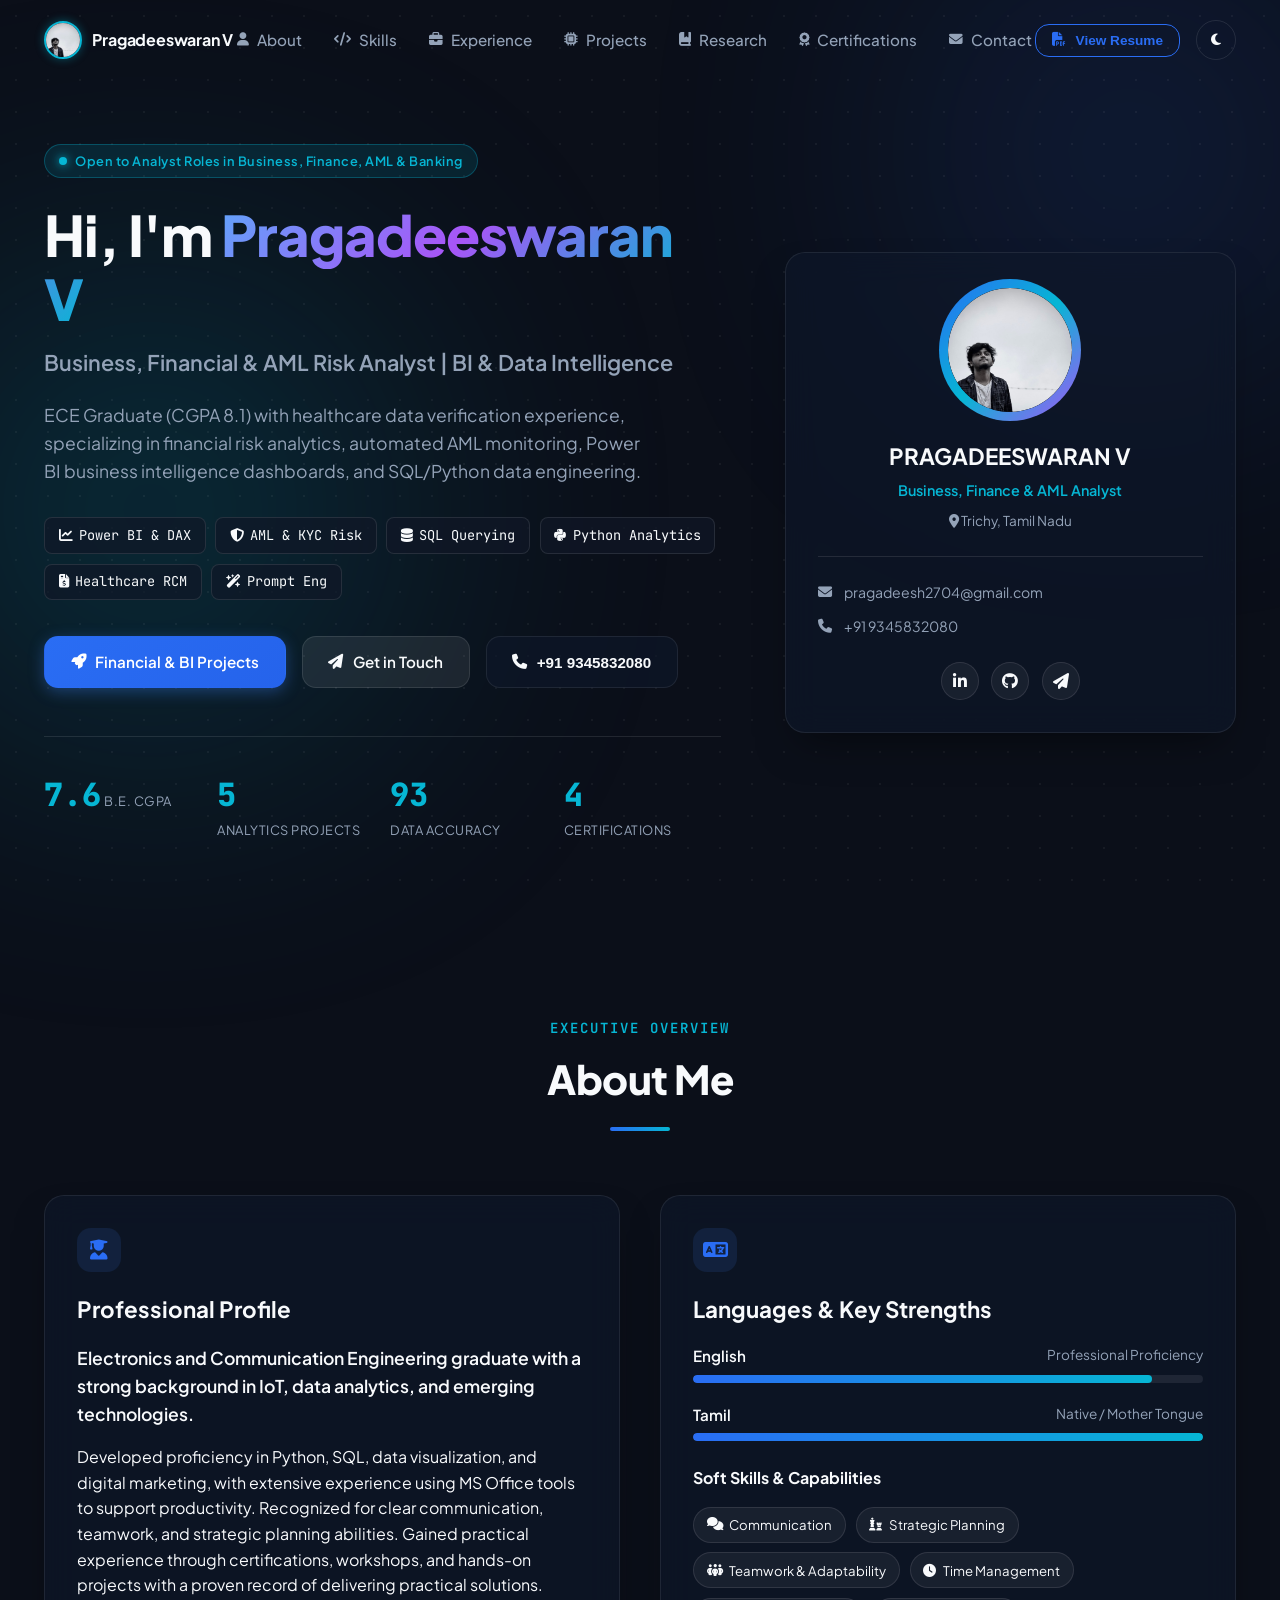
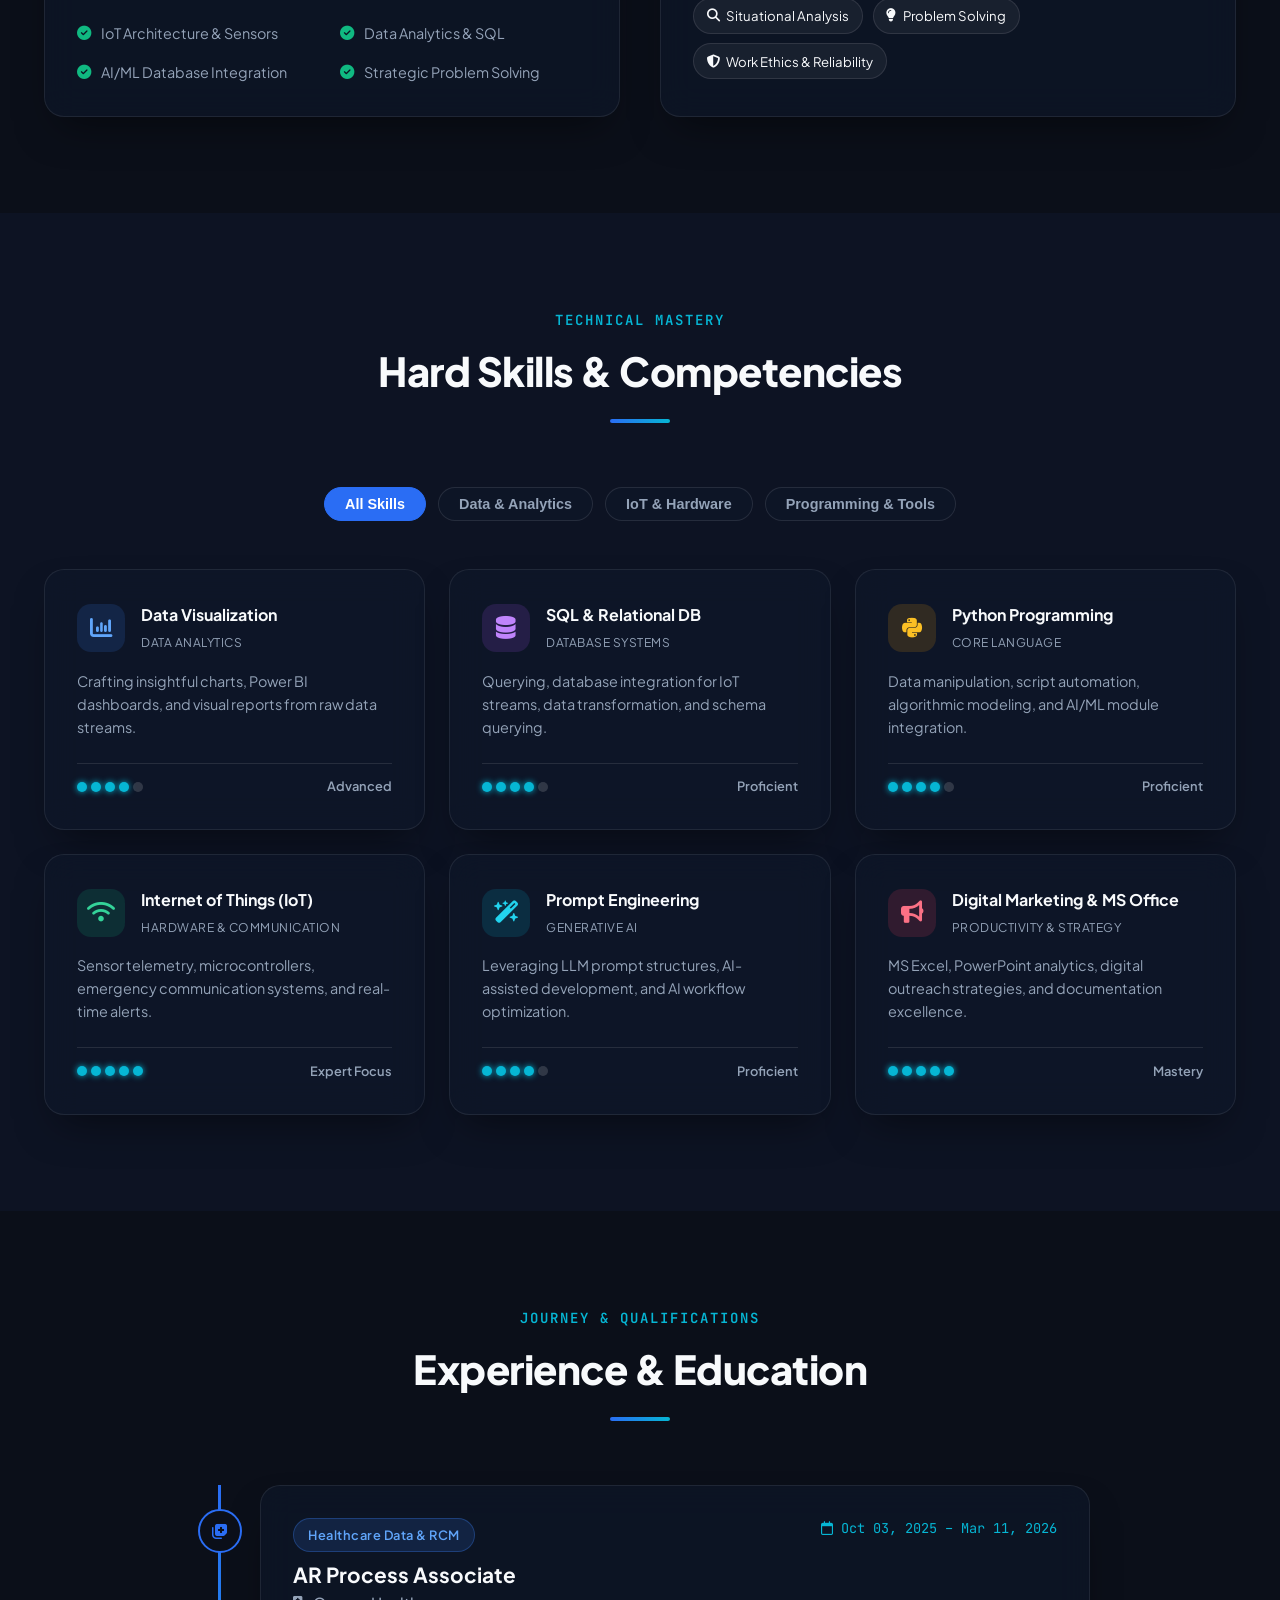
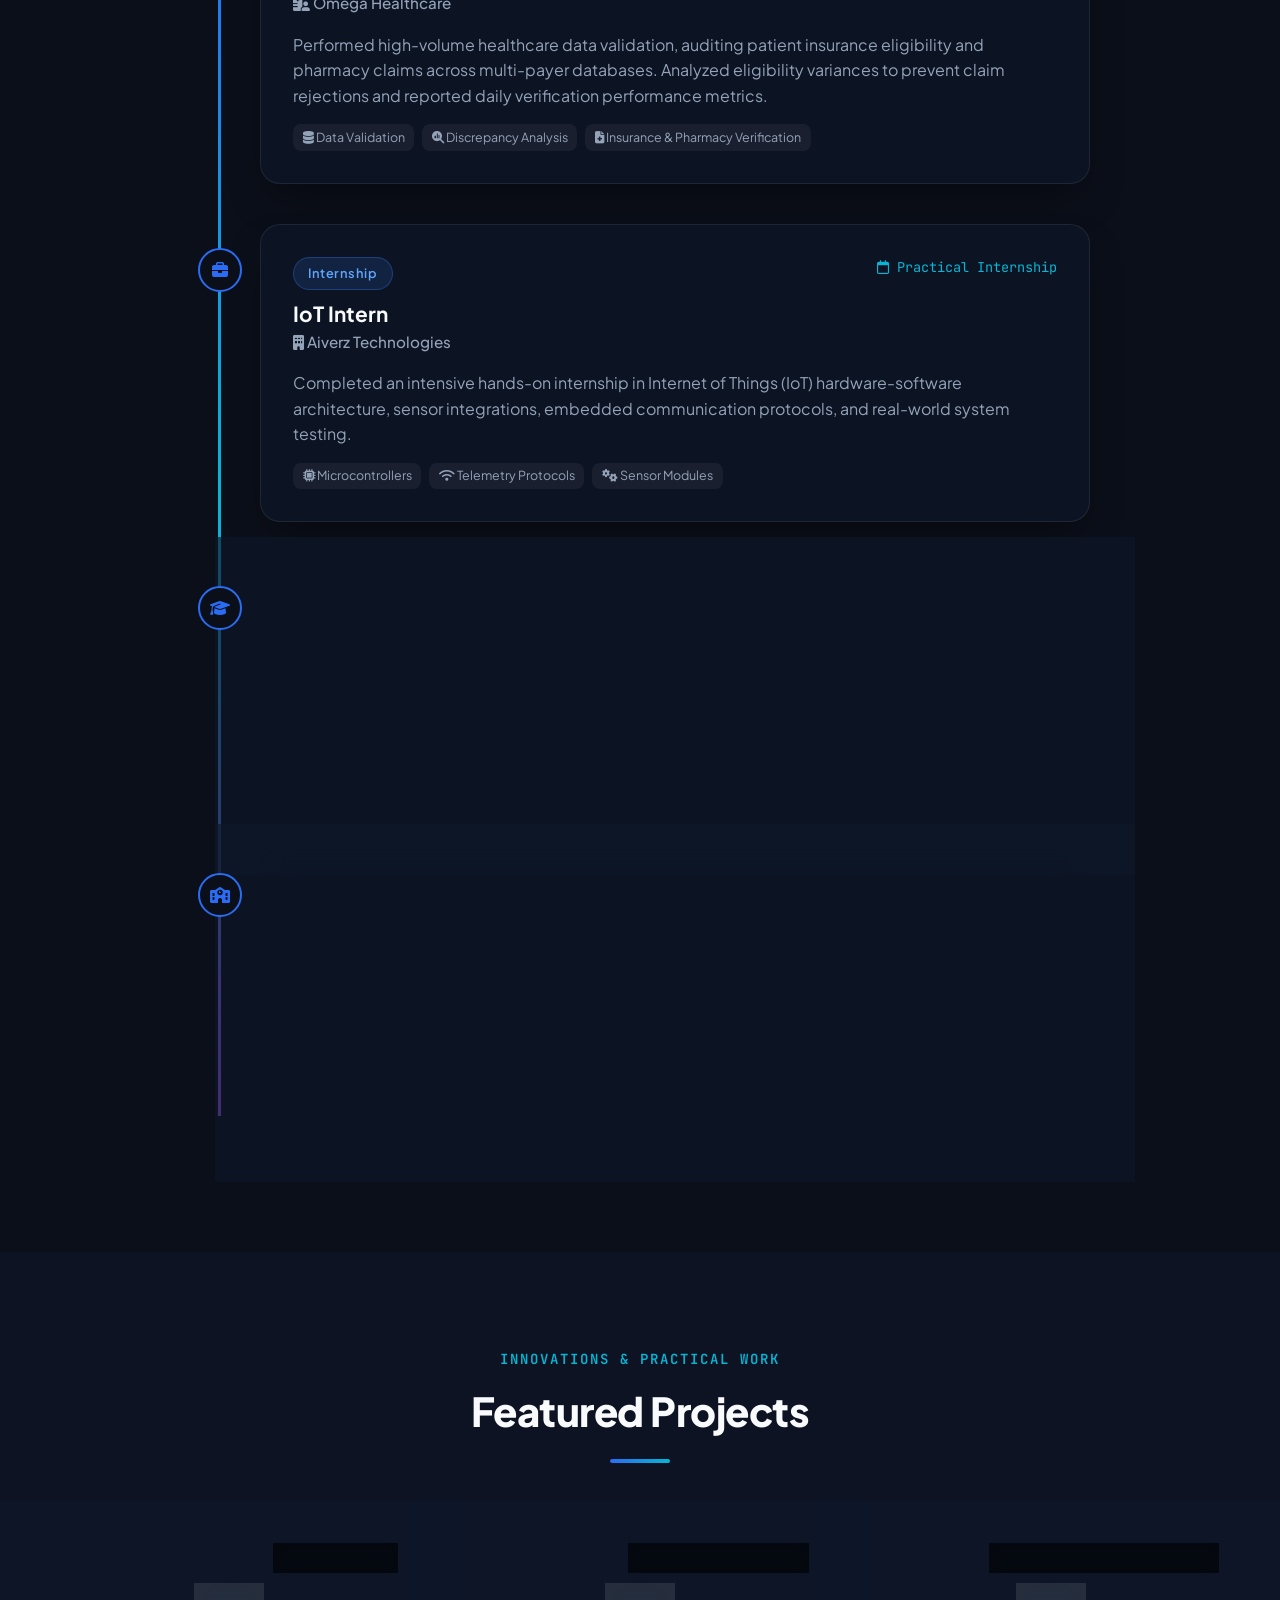
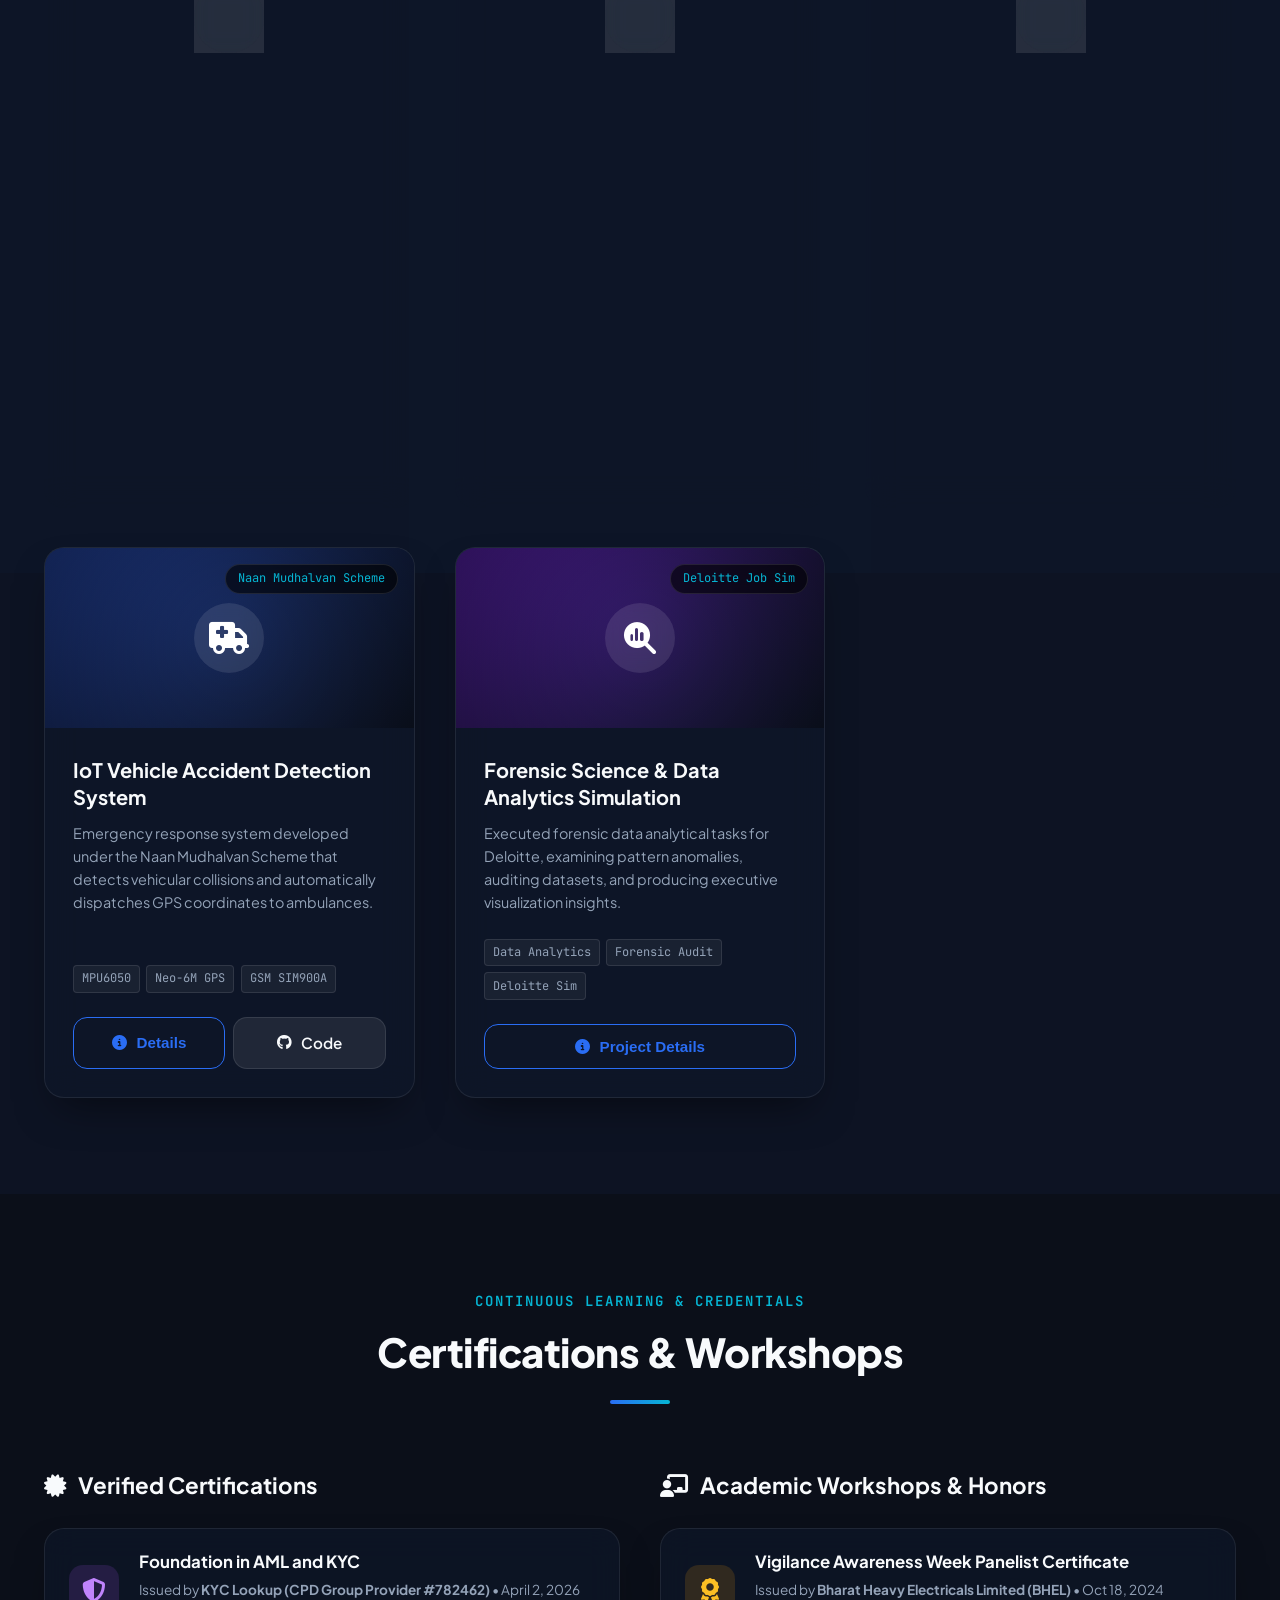
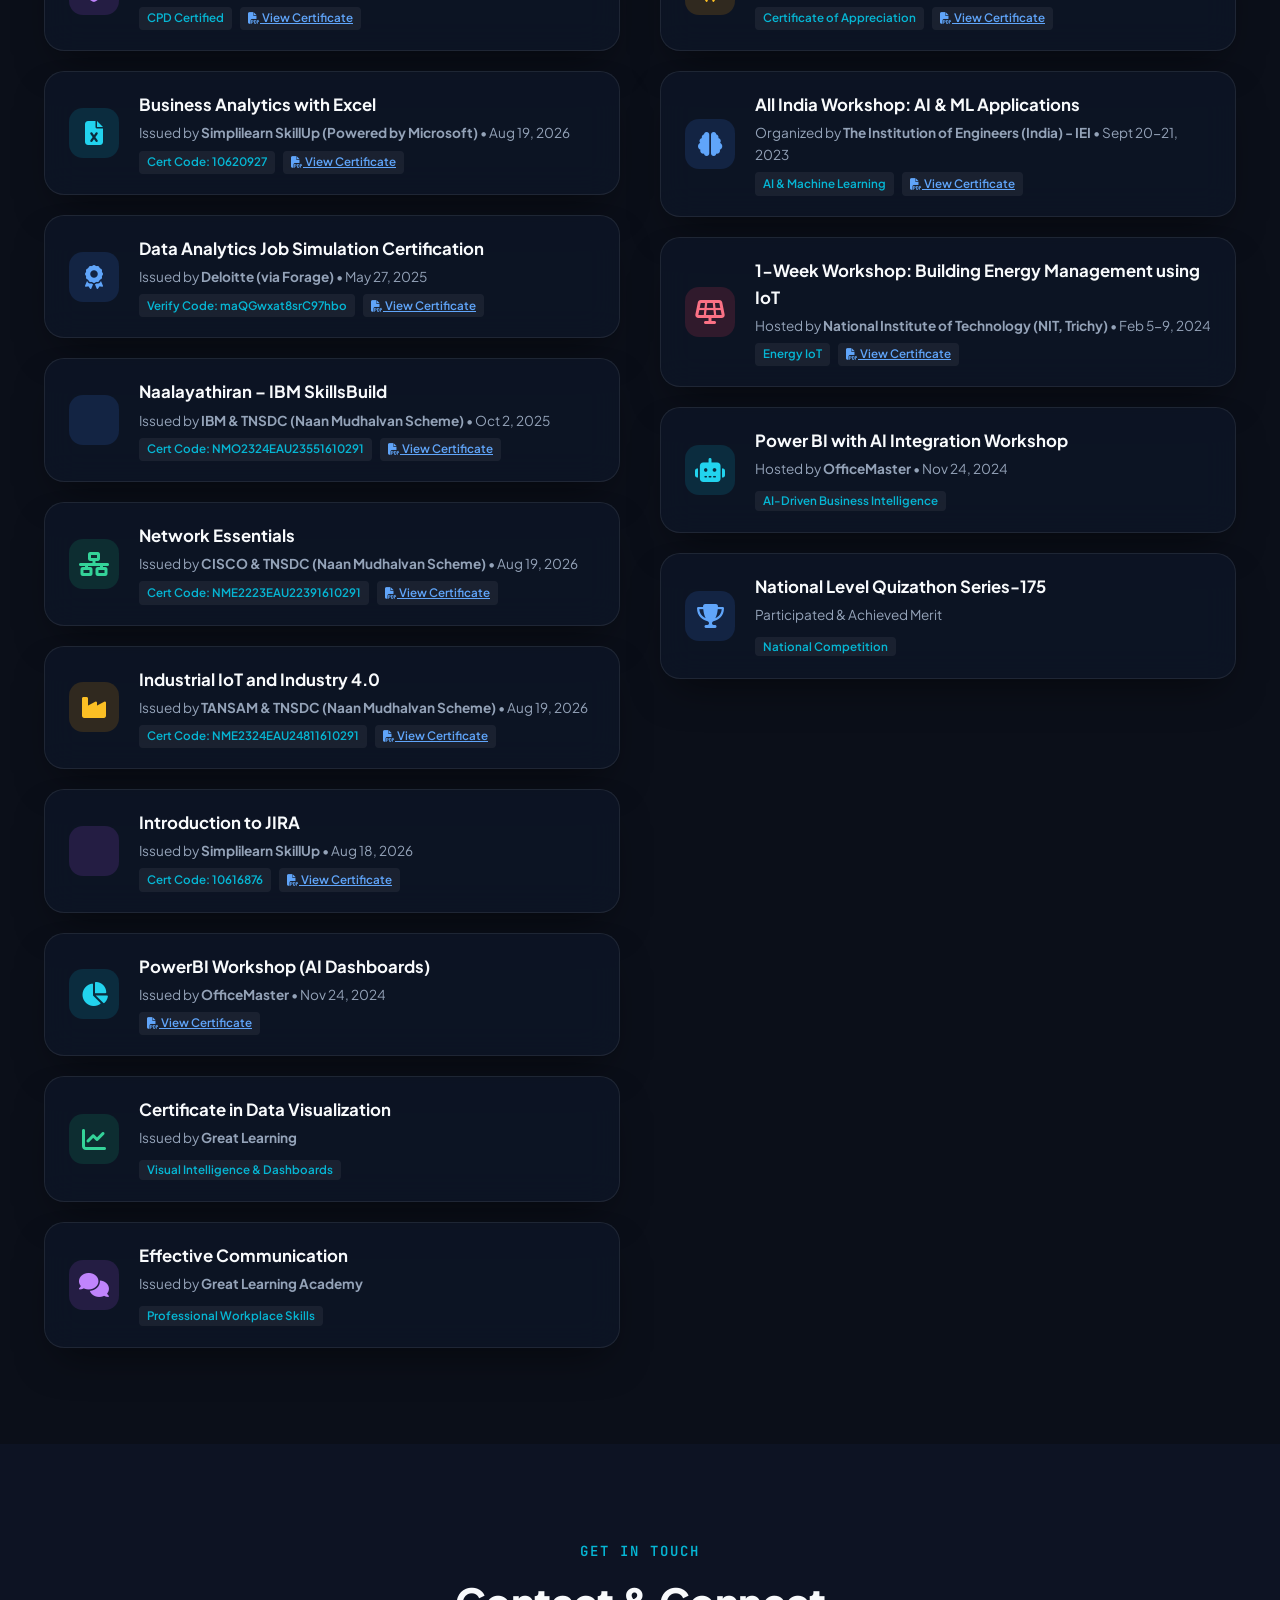
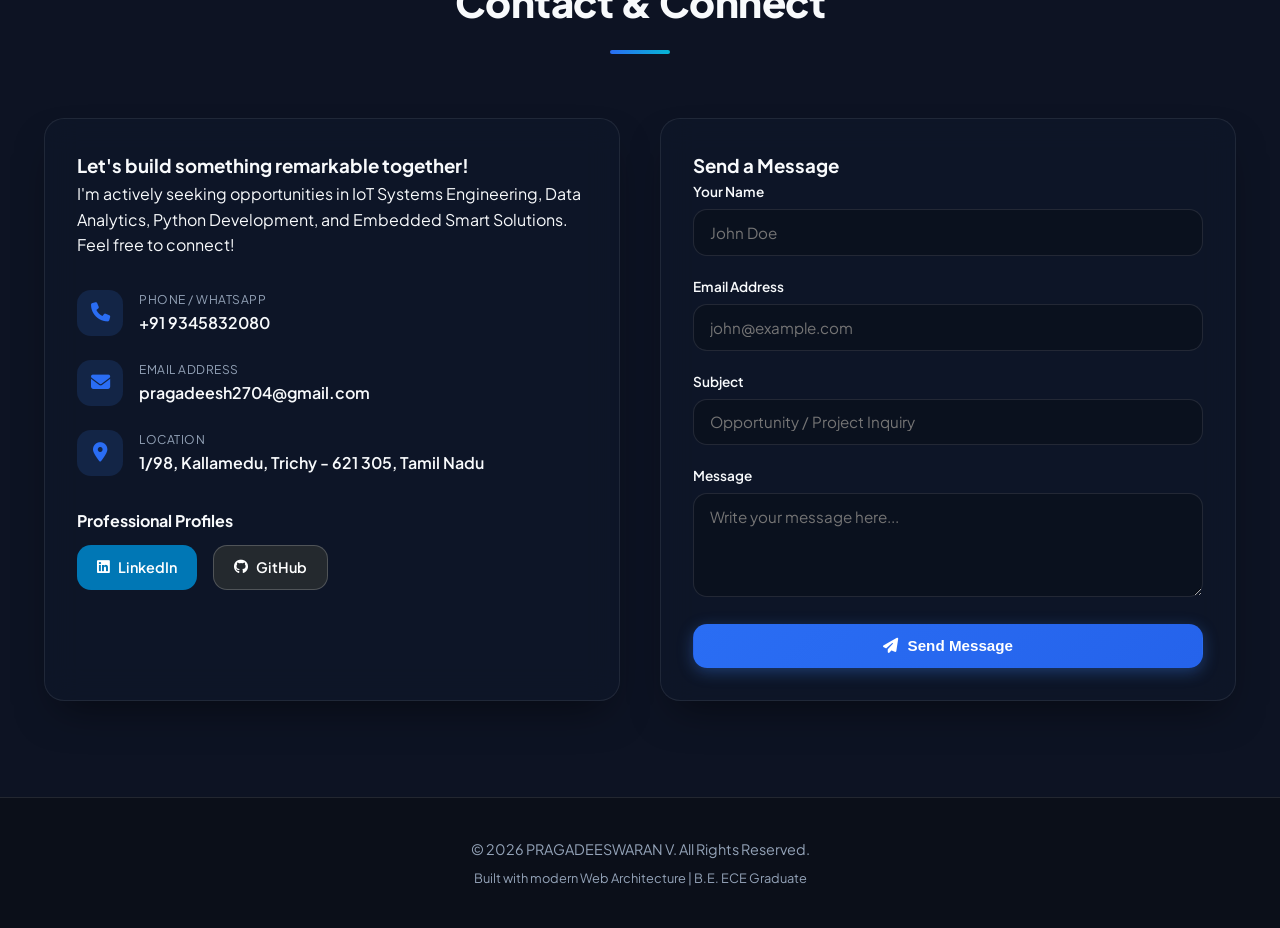
==== index.html @ 43e94b3a "Add files via upload" ====
<!DOCTYPE html>
<html lang="en">
<head>
    <meta charset="UTF-8">
    <meta name="viewport" content="width=device-width, initial-scale=1.0">
    <title>Pragadeeswaran V | ECE & IoT Specialist | Data Analytics Portfolio</title>
    <meta name="description" content="Portfolio of Pragadeeswaran V - Electronics & Communication Engineer specializing in IoT, Data Analytics, Python, and AI/ML solutions.">
    <!-- Google Fonts -->
    <link rel="preconnect" href="https://fonts.googleapis.com">
    <link rel="preconnect" href="https://fonts.gstatic.com" crossorigin>
    <link href="https://fonts.googleapis.com/css2?family=Plus+Jakarta+Sans:ital,wght@0,300;0,400;0,500;0,600;0,700;0,800;1,400&family=JetBrains+Mono:wght@400;500;600&display=swap" rel="stylesheet">
    <!-- FontAwesome Icons -->
    <link rel="stylesheet" href="https://cdnjs.cloudflare.com/ajax/libs/font-awesome/6.4.0/css/all.min.css">
    <link rel="stylesheet" href="style.css">
</head>
<body class="theme-dark">
    <!-- Ambient Background Effects -->
    <div class="bg-glow bg-glow-1"></div>
    <div class="bg-glow bg-glow-2"></div>
    <div class="bg-grid"></div>

    <!-- Navigation Bar -->
    <nav class="navbar" id="navbar">
        <div class="nav-container">
            <a href="#hero" class="nav-logo nav-profile-logo">
                <img src="profile.jpg" alt="PRAGADEESWARAN V" class="nav-avatar-img">
                <span class="nav-profile-name">Pragadeeswaran V</span>
            </a>
            <ul class="nav-links">
                <li><a href="#about" class="nav-link"><i class="fa-solid fa-user"></i> About</a></li>
                <li><a href="#skills" class="nav-link"><i class="fa-solid fa-code"></i> Skills</a></li>
                <li><a href="#experience" class="nav-link"><i class="fa-solid fa-briefcase"></i> Experience</a></li>
                <li><a href="#projects" class="nav-link"><i class="fa-solid fa-microchip"></i> Projects</a></li>
                <li><a href="#publications" class="nav-link"><i class="fa-solid fa-book-bookmark"></i> Research</a></li>
                <li><a href="#certifications" class="nav-link"><i class="fa-solid fa-award"></i> Certifications</a></li>
                <li><a href="#contact" class="nav-link"><i class="fa-solid fa-envelope"></i> Contact</a></li>
            </ul>
            <div class="nav-actions">
                <button class="btn btn-outline btn-sm" id="btn-resume-modal">
                    <i class="fa-solid fa-file-pdf"></i> View Resume
                </button>
                <button class="theme-toggle" id="theme-toggle" title="Toggle Theme">
                    <i class="fa-solid fa-moon"></i>
                </button>
            </div>
            <button class="mobile-menu-btn" id="mobile-menu-btn" aria-label="Toggle Menu">
                <i class="fa-solid fa-bars"></i>
            </button>
        </div>
    </nav>

    <!-- Mobile Drawer -->
    <div class="mobile-drawer" id="mobile-drawer">
        <ul class="mobile-nav-links">
            <li><a href="#about" class="mobile-link">About</a></li>
            <li><a href="#skills" class="mobile-link">Skills</a></li>
            <li><a href="#experience" class="mobile-link">Experience & Education</a></li>
            <li><a href="#projects" class="mobile-link">Projects</a></li>
            <li><a href="#certifications" class="mobile-link">Certifications</a></li>
            <li><a href="#contact" class="mobile-link">Contact</a></li>
        </ul>
    </div>

    <main>
        <!-- Hero Section -->
        <section id="hero" class="hero-section">
            <div class="container hero-container">
                <div class="hero-content">
                    <div class="badge hero-badge">
                        <span class="pulse-dot"></span> Open to Analyst Roles in Business, Finance, AML & Banking
                    </div>
                    <h1 class="hero-title">
                        Hi, I'm <span class="gradient-text">Pragadeeswaran V</span>
                    </h1>
                    <h2 class="hero-subtitle">
                        Business, Financial & AML Risk Analyst | BI & Data Intelligence
                    </h2>
                    <p class="hero-description">
                        ECE Graduate (CGPA 8.1) with healthcare data verification experience, specializing in financial risk analytics, automated AML monitoring, Power BI business intelligence dashboards, and SQL/Python data engineering.
                    </p>
                    
                    <div class="hero-tags">
                        <span class="tag"><i class="fa-solid fa-chart-line"></i> Power BI & DAX</span>
                        <span class="tag"><i class="fa-solid fa-shield-halved"></i> AML & KYC Risk</span>
                        <span class="tag"><i class="fa-solid fa-database"></i> SQL Querying</span>
                        <span class="tag"><i class="fa-brands fa-python"></i> Python Analytics</span>
                        <span class="tag"><i class="fa-solid fa-file-invoice-dollar"></i> Healthcare RCM</span>
                        <span class="tag"><i class="fa-solid fa-wand-magic-sparkles"></i> Prompt Eng</span>
                    </div>

                    <div class="hero-buttons">
                        <a href="#projects" class="btn btn-primary">
                            <i class="fa-solid fa-rocket"></i> Financial & BI Projects
                        </a>
                        <a href="#contact" class="btn btn-secondary">
                            <i class="fa-solid fa-paper-plane"></i> Get in Touch
                        </a>
                        <button class="btn btn-glass" id="btn-quick-contact">
                            <i class="fa-solid fa-phone"></i> +91 9345832080
                        </button>
                    </div>

                    <div class="hero-stats">
                        <div class="stat-item">
                            <span class="stat-number" data-target="8.01" data-decimal="2">8.01</span>
                            <span class="stat-label">B.E. CGPA</span>
                        </div>
                        <div class="stat-card">
                            <span class="stat-number" data-target="5">5+</span>
                            <span class="stat-label">Analytics Projects</span>
                        </div>
                        <div class="stat-card">
                            <span class="stat-number" data-target="98">98%</span>
                            <span class="stat-label">Data Accuracy</span>
                        </div>
                        <div class="stat-card">
                            <span class="stat-number" data-target="4">4+</span>
                            <span class="stat-label">Certifications</span>
                        </div>
                    </div>
                </div>

                <div class="hero-visual">
                    <div class="profile-card-wrapper">
                        <div class="profile-card glass-card">
                            <div class="profile-avatar">
                                <div class="avatar-ring"></div>
                                <div class="avatar-inner">
                                    <img src="profile.jpg" alt="PRAGADEESWARAN V" class="profile-img">
                                </div>
                            </div>
                            <h3 class="profile-name">PRAGADEESWARAN V</h3>
                            <p class="profile-role">Business, Finance & AML Analyst</p>
                            <p class="profile-location"><i class="fa-solid fa-location-dot"></i> Trichy, Tamil Nadu</p>
                            
                            <div class="profile-divider"></div>
                            
                            <div class="profile-contact-list">
                                <a href="mailto:pragadeesh2704@gmail.com" class="profile-contact-item">
                                    <i class="fa-solid fa-envelope"></i> pragadeesh2704@gmail.com
                                </a>
                                <a href="tel:+919345832080" class="profile-contact-item">
                                    <i class="fa-solid fa-phone"></i> +91 9345832080
                                </a>
                            </div>

                            <div class="profile-socials">
                                <a href="https://www.linkedin.com/in/pragadeeswaran-v" target="_blank" class="social-btn" title="LinkedIn"><i class="fa-brands fa-linkedin-in"></i></a>
                                <a href="https://github.com/Pragadeeswaran2704" target="_blank" class="social-btn" title="GitHub"><i class="fa-brands fa-github"></i></a>
                                <a href="mailto:pragadeesh2704@gmail.com" class="social-btn" title="Email"><i class="fa-solid fa-paper-plane"></i></a>
                            </div>
                        </div>
                    </div>
                </div>
            </div>
        </section>

        <!-- About / Executive Summary -->
        <section id="about" class="section">
            <div class="container">
                <div class="section-header">
                    <span class="section-subtitle">Executive Overview</span>
                    <h2 class="section-title">About Me</h2>
                    <div class="section-line"></div>
                </div>

                <div class="grid grid-2 gap-lg">
                    <div class="glass-card about-card">
                        <div class="card-icon"><i class="fa-solid fa-user-graduate"></i></div>
                        <h3>Professional Profile</h3>
                        <p class="lead-text">
                            Electronics and Communication Engineering graduate with a strong background in IoT, data analytics, and emerging technologies.
                        </p>
                        <p>
                            Developed proficiency in Python, SQL, data visualization, and digital marketing, with extensive experience using MS Office tools to support productivity. Recognized for clear communication, teamwork, and strategic planning abilities. Gained practical experience through certifications, workshops, and hands-on projects with a proven record of delivering practical solutions.
                        </p>
                        <div class="highlights-grid">
                            <div class="highlight-item">
                                <i class="fa-solid fa-check-circle"></i>
                                <span>IoT Architecture & Sensors</span>
                            </div>
                            <div class="highlight-item">
                                <i class="fa-solid fa-check-circle"></i>
                                <span>Data Analytics & SQL</span>
                            </div>
                            <div class="highlight-item">
                                <i class="fa-solid fa-check-circle"></i>
                                <span>AI/ML Database Integration</span>
                            </div>
                            <div class="highlight-item">
                                <i class="fa-solid fa-check-circle"></i>
                                <span>Strategic Problem Solving</span>
                            </div>
                        </div>
                    </div>

                    <div class="glass-card languages-card">
                        <div class="card-icon"><i class="fa-solid fa-language"></i></div>
                        <h3>Languages & Key Strengths</h3>
                        
                        <div class="lang-group">
                            <div class="lang-item">
                                <div class="lang-info">
                                    <span class="lang-name">English</span>
                                    <span class="lang-level">Professional Proficiency</span>
                                </div>
                                <div class="progress-bar-bg"><div class="progress-bar-fill" style="width: 90%;"></div></div>
                            </div>
                            <div class="lang-item">
                                <div class="lang-info">
                                    <span class="lang-name">Tamil</span>
                                    <span class="lang-level">Native / Mother Tongue</span>
                                </div>
                                <div class="progress-bar-bg"><div class="progress-bar-fill" style="width: 100%;"></div></div>
                            </div>
                        </div>

                        <h4 class="mt-md">Soft Skills & Capabilities</h4>
                        <div class="soft-skills-cloud">
                            <span class="pill-badge"><i class="fa-solid fa-comments"></i> Communication</span>
                            <span class="pill-badge"><i class="fa-solid fa-chess"></i> Strategic Planning</span>
                            <span class="pill-badge"><i class="fa-solid fa-people-group"></i> Teamwork & Adaptability</span>
                            <span class="pill-badge"><i class="fa-solid fa-clock"></i> Time Management</span>
                            <span class="pill-badge"><i class="fa-solid fa-magnifying-glass"></i> Situational Analysis</span>
                            <span class="pill-badge"><i class="fa-solid fa-lightbulb"></i> Problem Solving</span>
                            <span class="pill-badge"><i class="fa-solid fa-shield-halved"></i> Work Ethics & Reliability</span>
                        </div>
                    </div>
                </div>
            </div>
        </section>

        <!-- Technical Skills Matrix -->
        <section id="skills" class="section bg-section">
            <div class="container">
                <div class="section-header">
                    <span class="section-subtitle">Technical Mastery</span>
                    <h2 class="section-title">Hard Skills & Competencies</h2>
                    <div class="section-line"></div>
                </div>

                <div class="skills-filter-bar">
                    <button class="skill-filter-btn active" data-filter="all">All Skills</button>
                    <button class="skill-filter-btn" data-filter="data">Data & Analytics</button>
                    <button class="skill-filter-btn" data-filter="iot">IoT & Hardware</button>
                    <button class="skill-filter-btn" data-filter="tech">Programming & Tools</button>
                </div>

                <div class="grid grid-3 gap-md" id="skills-grid">
                    <!-- Skill Card 1 -->
                    <div class="glass-card skill-card" data-category="data">
                        <div class="skill-head">
                            <div class="skill-icon icon-blue"><i class="fa-solid fa-chart-column"></i></div>
                            <div>
                                <h4>Data Visualization</h4>
                                <span class="skill-category">Data Analytics</span>
                            </div>
                        </div>
                        <p class="skill-desc">Crafting insightful charts, Power BI dashboards, and visual reports from raw data streams.</p>
                        <div class="skill-level">
                            <div class="level-dots">
                                <span class="dot active"></span><span class="dot active"></span><span class="dot active"></span><span class="dot active"></span><span class="dot"></span>
                            </div>
                            <span class="level-label">Advanced</span>
                        </div>
                    </div>

                    <!-- Skill Card 2 -->
                    <div class="glass-card skill-card" data-category="data">
                        <div class="skill-head">
                            <div class="skill-icon icon-purple"><i class="fa-solid fa-database"></i></div>
                            <div>
                                <h4>SQL & Relational DB</h4>
                                <span class="skill-category">Database Systems</span>
                            </div>
                        </div>
                        <p class="skill-desc">Querying, database integration for IoT streams, data transformation, and schema querying.</p>
                        <div class="skill-level">
                            <div class="level-dots">
                                <span class="dot active"></span><span class="dot active"></span><span class="dot active"></span><span class="dot active"></span><span class="dot"></span>
                            </div>
                            <span class="level-label">Proficient</span>
                        </div>
                    </div>

                    <!-- Skill Card 3 -->
                    <div class="glass-card skill-card" data-category="tech">
                        <div class="skill-head">
                            <div class="skill-icon icon-yellow"><i class="fa-brands fa-python"></i></div>
                            <div>
                                <h4>Python Programming</h4>
                                <span class="skill-category">Core Language</span>
                            </div>
                        </div>
                        <p class="skill-desc">Data manipulation, script automation, algorithmic modeling, and AI/ML module integration.</p>
                        <div class="skill-level">
                            <div class="level-dots">
                                <span class="dot active"></span><span class="dot active"></span><span class="dot active"></span><span class="dot active"></span><span class="dot"></span>
                            </div>
                            <span class="level-label">Proficient</span>
                        </div>
                    </div>

                    <!-- Skill Card 4 -->
                    <div class="glass-card skill-card" data-category="iot">
                        <div class="skill-head">
                            <div class="skill-icon icon-green"><i class="fa-solid fa-wifi"></i></div>
                            <div>
                                <h4>Internet of Things (IoT)</h4>
                                <span class="skill-category">Hardware & Communication</span>
                            </div>
                        </div>
                        <p class="skill-desc">Sensor telemetry, microcontrollers, emergency communication systems, and real-time alerts.</p>
                        <div class="skill-level">
                            <div class="level-dots">
                                <span class="dot active"></span><span class="dot active"></span><span class="dot active"></span><span class="dot active"></span><span class="dot active"></span>
                            </div>
                            <span class="level-label">Expert Focus</span>
                        </div>
                    </div>

                    <!-- Skill Card 5 -->
                    <div class="glass-card skill-card" data-category="tech">
                        <div class="skill-head">
                            <div class="skill-icon icon-cyan"><i class="fa-solid fa-wand-magic-sparkles"></i></div>
                            <div>
                                <h4>Prompt Engineering</h4>
                                <span class="skill-category">Generative AI</span>
                            </div>
                        </div>
                        <p class="skill-desc">Leveraging LLM prompt structures, AI-assisted development, and AI workflow optimization.</p>
                        <div class="skill-level">
                            <div class="level-dots">
                                <span class="dot active"></span><span class="dot active"></span><span class="dot active"></span><span class="dot active"></span><span class="dot"></span>
                            </div>
                            <span class="level-label">Proficient</span>
                        </div>
                    </div>

                    <!-- Skill Card 6 -->
                    <div class="glass-card skill-card" data-category="tech">
                        <div class="skill-head">
                            <div class="skill-icon icon-red"><i class="fa-solid fa-bullhorn"></i></div>
                            <div>
                                <h4>Digital Marketing & MS Office</h4>
                                <span class="skill-category">Productivity & Strategy</span>
                            </div>
                        </div>
                        <p class="skill-desc">MS Excel, PowerPoint analytics, digital outreach strategies, and documentation excellence.</p>
                        <div class="skill-level">
                            <div class="level-dots">
                                <span class="dot active"></span><span class="dot active"></span><span class="dot active"></span><span class="dot active"></span><span class="dot active"></span>
                            </div>
                            <span class="level-label">Mastery</span>
                        </div>
                    </div>
                </div>
            </div>
        </section>

        <!-- Experience & Education Timeline -->
        <section id="experience" class="section">
            <div class="container">
                <div class="section-header">
                    <span class="section-subtitle">Journey & Qualifications</span>
                    <h2 class="section-title">Experience & Education</h2>
                    <div class="section-line"></div>
                </div>

                <div class="timeline-wrapper">
                    <div class="timeline-track"></div>

                    <!-- Timeline Item 0: Omega Healthcare -->
                    <div class="timeline-item">
                        <div class="timeline-dot icon-work"><i class="fa-solid fa-notes-medical"></i></div>
                        <div class="timeline-content glass-card">
                            <div class="timeline-header">
                                <div>
                                    <span class="badge badge-primary">Healthcare Data & RCM</span>
                                    <h3 class="timeline-title">AR Process Associate</h3>
                                    <h4 class="timeline-org"><i class="fa-solid fa-hospital-user"></i> Omega Healthcare</h4>
                                </div>
                                <span class="timeline-date"><i class="fa-regular fa-calendar"></i> Oct 03, 2025 – Mar 11, 2026</span>
                            </div>
                            <p class="timeline-text">
                                Performed high-volume healthcare data validation, auditing patient insurance eligibility and pharmacy claims across multi-payer databases. Analyzed eligibility variances to prevent claim rejections and reported daily verification performance metrics.
                            </p>
                            <div class="timeline-tags">
                                <span><i class="fa-solid fa-database"></i> Data Validation</span>
                                <span><i class="fa-solid fa-magnifying-glass-chart"></i> Discrepancy Analysis</span>
                                <span><i class="fa-solid fa-file-medical"></i> Insurance & Pharmacy Verification</span>
                            </div>
                        </div>
                    </div>

                    <!-- Timeline Item 1 -->
                    <div class="timeline-item">
                        <div class="timeline-dot icon-work"><i class="fa-solid fa-briefcase"></i></div>
                        <div class="timeline-content glass-card">
                            <div class="timeline-header">
                                <div>
                                    <span class="badge badge-primary">Internship</span>
                                    <h3 class="timeline-title">IoT Intern</h3>
                                    <h4 class="timeline-org"><i class="fa-solid fa-building"></i> Aiverz Technologies</h4>
                                </div>
                                <span class="timeline-date"><i class="fa-regular fa-calendar"></i> Practical Internship</span>
                            </div>
                            <p class="timeline-text">
                                Completed an intensive hands-on internship in Internet of Things (IoT) hardware-software architecture, sensor integrations, embedded communication protocols, and real-world system testing.
                            </p>
                            <div class="timeline-tags">
                                <span><i class="fa-solid fa-microchip"></i> Microcontrollers</span>
                                <span><i class="fa-solid fa-wifi"></i> Telemetry Protocols</span>
                                <span><i class="fa-solid fa-gears"></i> Sensor Modules</span>
                            </div>
                        </div>
                    </div>

                    <!-- Timeline Item 2 -->
                    <div class="timeline-item">
                        <div class="timeline-dot icon-edu"><i class="fa-solid fa-graduation-cap"></i></div>
                        <div class="timeline-content glass-card">
                            <div class="timeline-header">
                                <div>
                                    <span class="badge badge-success">B.E. Degree (CGPA 8.1)</span>
                                    <h3 class="timeline-title">B.E. Electronics & Communication Engineering</h3>
                                    <h4 class="timeline-org"><i class="fa-solid fa-university"></i> M.I.E.T. Engineering College, Trichy</h4>
                                </div>
                                <span class="timeline-date"><i class="fa-regular fa-calendar"></i> 2021 – 2025</span>
                            </div>
                            <p class="timeline-text">
                                Graduated with a strong academic standing of <strong>CGPA 8.1</strong>. Specialized in signals & systems, IoT design, digital data analytics, embedded systems, and communication engineering.
                            </p>
                        </div>
                    </div>

                    <!-- Timeline Item 3 -->
                    <div class="timeline-item">
                        <div class="timeline-dot icon-edu"><i class="fa-solid fa-school"></i></div>
                        <div class="timeline-content glass-card">
                            <div class="timeline-header">
                                <div>
                                    <span class="badge badge-info">Secondary Education</span>
                                    <h3 class="timeline-title">Higher Secondary & SSLC</h3>
                                    <h4 class="timeline-org"><i class="fa-solid fa-school-flag"></i> Vidiyal Matric. Hr. Sec. School</h4>
                                </div>
                                <span class="timeline-date"><i class="fa-regular fa-calendar"></i> Schooling</span>
                            </div>
                            <div class="score-grid">
                                <div class="score-box">
                                    <span class="score-val">90%</span>
                                    <span class="score-lbl">SSLC (10th)</span>
                                </div>
                                <div class="score-box">
                                    <span class="score-val">72.6%</span>
                                    <span class="score-lbl">HSC (12th)</span>
                                </div>
                            </div>
                        </div>
                    </div>
                </div>
            </div>
        </section>

        <!-- Featured Projects Section -->
        <section id="projects" class="section bg-section">
            <div class="container">
                <div class="section-header">
                    <span class="section-subtitle">Innovations & Practical Work</span>
                    <h2 class="section-title">Featured Projects</h2>
                    <div class="section-line"></div>
                </div>

                <div class="grid grid-3 gap-lg">
                    <!-- Project 1: Power BI Retail Sales -->
                    <div class="glass-card project-card">
                        <div class="project-banner project-bg-1">
                            <div class="project-overlay"></div>
                            <span class="project-tag">Power BI + DAX</span>
                            <div class="project-icon-wrapper">
                                <i class="fa-solid fa-chart-line"></i>
                            </div>
                        </div>
                        <div class="project-body">
                            <h3 class="project-title">Retail Sales & Business Intelligence Dashboard</h3>
                            <p class="project-desc">
                                Comprehensive Power BI dashboard analyzing retail performance, profit/loss metrics, and customer purchasing behavior using DAX calculations, Power Query ETL, and AI-assisted insights.
                            </p>
                            <div class="project-tech-stack">
                                <span>Power BI</span>
                                <span>DAX</span>
                                <span>Power Query</span>
                                <span>AI Prompt Eng</span>
                            </div>
                            <div style="display: flex; gap: 0.5rem;">
                                <button class="btn btn-outline btn-full btn-project-detail" data-project="4">
                                    <i class="fa-solid fa-circle-info"></i> Details
                                </button>
                                <a href="https://github.com/Pragadeeswaran2704/Retail-Analysis" target="_blank" class="btn btn-secondary btn-full">
                                    <i class="fa-brands fa-github"></i> Code
                                </a>
                            </div>
                        </div>
                    </div>

                    <!-- Project 2: React Financial Risk AML/KYC -->
                    <div class="glass-card project-card">
                        <div class="project-banner project-bg-2">
                            <div class="project-overlay"></div>
                            <span class="project-tag">React + Risk Analytics</span>
                            <div class="project-icon-wrapper">
                                <i class="fa-solid fa-shield-halved"></i>
                            </div>
                        </div>
                        <div class="project-body">
                            <h3 class="project-title">Loan Portfolio Analytics, AML & KYC Risk Dashboard</h3>
                            <p class="project-desc">
                                Financial risk web app simulating lending portfolio monitoring, Non-Performing Loan (NPL) tracking, rule-based AML alert generation, and weighted KYC risk scoring.
                            </p>
                            <div class="project-tech-stack">
                                <span>React.js</span>
                                <span>Recharts</span>
                                <span>AML Monitoring</span>
                                <span>KYC Risk Scoring</span>
                            </div>
                            <div style="display: flex; gap: 0.5rem;">
                                <button class="btn btn-outline btn-full btn-project-detail" data-project="5">
                                    <i class="fa-solid fa-circle-info"></i> Details
                                </button>
                                <a href="https://lending-risk-analytics.vercel.app" target="_blank" class="btn btn-primary btn-full">
                                    <i class="fa-solid fa-arrow-up-right-from-square"></i> Live App
                                </a>
                            </div>
                        </div>
                    </div>

                    <!-- Project 3: IoT Geo Hazard -->
                    <div class="glass-card project-card">
                        <div class="project-banner project-bg-3">
                            <div class="project-overlay"></div>
                            <span class="project-tag">Raspberry Pi 4 + LoRaWAN + AI</span>
                            <div class="project-icon-wrapper">
                                <i class="fa-solid fa-mountain-sun"></i>
                            </div>
                        </div>
                        <div class="project-body">
                            <h3 class="project-title">Smart Geo-Hazard Precaution System (IoT, AI & LoRaWAN)</h3>
                            <p class="project-desc">
                                Solar-powered off-grid landslide warning system built on Raspberry Pi 4, Scikit-learn Random Forest ML (92.86% accuracy), LoRa SX1278 telemetry, and Twilio SMS/SMTP alerts.
                            </p>
                            <div class="project-tech-stack">
                                <span>Raspberry Pi 4</span>
                                <span>Random Forest (92.86%)</span>
                                <span>LoRa SX1278</span>
                                <span>Twilio & SMTP</span>
                            </div>
                            <button class="btn btn-outline btn-full btn-project-detail" data-project="1">
                                <i class="fa-solid fa-circle-info"></i> Project Details
                            </button>
                        </div>
                    </div>

                    <!-- Project 4: Accident Detection -->
                    <div class="glass-card project-card">
                        <div class="project-banner project-bg-1">
                            <div class="project-overlay"></div>
                            <span class="project-tag">Naan Mudhalvan Scheme</span>
                            <div class="project-icon-wrapper">
                                <i class="fa-solid fa-truck-medical"></i>
                            </div>
                        </div>
                        <div class="project-body">
                            <h3 class="project-title">IoT Vehicle Accident Detection System</h3>
                            <p class="project-desc">
                                Emergency response system developed under the Naan Mudhalvan Scheme that detects vehicular collisions and automatically dispatches GPS coordinates to ambulances.
                            </p>
                            <div class="project-tech-stack">
                                <span>MPU6050</span>
                                <span>Neo-6M GPS</span>
                                <span>GSM SIM900A</span>
                            </div>
                            <div style="display: flex; gap: 0.5rem;">
                                <button class="btn btn-outline btn-full btn-project-detail" data-project="2">
                                    <i class="fa-solid fa-circle-info"></i> Details
                                </button>
                                <a href="https://github.com/Pragadeeswaran2704/IoT-Project-" target="_blank" class="btn btn-secondary btn-full">
                                    <i class="fa-brands fa-github"></i> Code
                                </a>
                            </div>
                        </div>
                    </div>

                    <!-- Project 5: Deloitte Job Sim -->
                    <div class="glass-card project-card">
                        <div class="project-banner project-bg-2">
                            <div class="project-overlay"></div>
                            <span class="project-tag">Deloitte Job Sim</span>
                            <div class="project-icon-wrapper">
                                <i class="fa-solid fa-magnifying-glass-chart"></i>
                            </div>
                        </div>
                        <div class="project-body">
                            <h3 class="project-title">Forensic Science & Data Analytics Simulation</h3>
                            <p class="project-desc">
                                Executed forensic data analytical tasks for Deloitte, examining pattern anomalies, auditing datasets, and producing executive visualization insights.
                            </p>
                            <div class="project-tech-stack">
                                <span>Data Analytics</span>
                                <span>Forensic Audit</span>
                                <span>Deloitte Sim</span>
                            </div>
                            <button class="btn btn-outline btn-full btn-project-detail" data-project="3">
                                <i class="fa-solid fa-circle-info"></i> Project Details
                            </button>
                        </div>
                    </div>
                </div>
            </div>
        </section>

        <!-- Certifications & Academic Activities -->
        <section id="certifications" class="section">
            <div class="container">
                <div class="section-header">
                    <span class="section-subtitle">Continuous Learning & Credentials</span>
                    <h2 class="section-title">Certifications & Workshops</h2>
                    <div class="section-line"></div>
                </div>

                <div class="grid grid-2 gap-lg">
                    <!-- Certifications Block -->
                    <div>
                        <h3 class="block-title"><i class="fa-solid fa-certificate"></i> Verified Certifications</h3>
                        <div class="cert-list">
                            <div class="glass-card cert-item">
                                <div class="cert-icon icon-purple"><i class="fa-solid fa-shield-halved"></i></div>
                                <div class="cert-info">
                                    <h4>Foundation in AML and KYC</h4>
                                    <p class="cert-issuer">Issued by <strong>KYC Lookup (CPD Group Provider #782462)</strong> • April 2, 2026</p>
                                    <div style="display: flex; gap: 0.5rem; flex-wrap: wrap; margin-top: 0.4rem;">
                                        <span class="cert-badge">CPD Certified</span>
                                        <a href="aml_kyc_cert.pdf" target="_blank" class="cert-badge" style="color: #60a5fa; text-decoration: underline;"><i class="fa-solid fa-file-pdf"></i> View Certificate</a>
                                    </div>
                                </div>
                            </div>

                            <div class="glass-card cert-item">
                                <div class="cert-icon icon-cyan"><i class="fa-solid fa-file-excel"></i></div>
                                <div class="cert-info">
                                    <h4>Business Analytics with Excel</h4>
                                    <p class="cert-issuer">Issued by <strong>Simplilearn SkillUp (Powered by Microsoft)</strong> • Aug 19, 2026</p>
                                    <div style="display: flex; gap: 0.5rem; flex-wrap: wrap; margin-top: 0.4rem;">
                                        <span class="cert-badge">Cert Code: 10620927</span>
                                        <a href="excel_analytics_certificate.pdf" target="_blank" class="cert-badge" style="color: #60a5fa; text-decoration: underline;"><i class="fa-solid fa-file-pdf"></i> View Certificate</a>
                                    </div>
                                </div>
                            </div>

                            <div class="glass-card cert-item">
                                <div class="cert-icon icon-blue"><i class="fa-solid fa-award"></i></div>
                                <div class="cert-info">
                                    <h4>Data Analytics Job Simulation Certification</h4>
                                    <p class="cert-issuer">Issued by <strong>Deloitte (via Forage)</strong> • May 27, 2025</p>
                                    <div style="display: flex; gap: 0.5rem; flex-wrap: wrap; margin-top: 0.4rem;">
                                        <span class="cert-badge">Verify Code: maQGwxat8srC97hbo</span>
                                        <a href="deloitte_certificate.pdf" target="_blank" class="cert-badge" style="color: #60a5fa; text-decoration: underline;"><i class="fa-solid fa-file-pdf"></i> View Certificate</a>
                                    </div>
                                </div>
                            </div>

                            <div class="glass-card cert-item">
                                <div class="cert-icon icon-blue"><i class="fa-brands fa-ibm"></i></div>
                                <div class="cert-info">
                                    <h4>Naalayathiran – IBM SkillsBuild</h4>
                                    <p class="cert-issuer">Issued by <strong>IBM & TNSDC (Naan Mudhalvan Scheme)</strong> • Oct 2, 2025</p>
                                    <div style="display: flex; gap: 0.5rem; flex-wrap: wrap; margin-top: 0.4rem;">
                                        <span class="cert-badge">Cert Code: NMO2324EAU23551610291</span>
                                        <a href="ibm_skillsbuild_cert.pdf" target="_blank" class="cert-badge" style="color: #60a5fa; text-decoration: underline;"><i class="fa-solid fa-file-pdf"></i> View Certificate</a>
                                    </div>
                                </div>
                            </div>

                            <div class="glass-card cert-item">
                                <div class="cert-icon icon-green"><i class="fa-solid fa-network-wired"></i></div>
                                <div class="cert-info">
                                    <h4>Network Essentials</h4>
                                    <p class="cert-issuer">Issued by <strong>CISCO & TNSDC (Naan Mudhalvan Scheme)</strong> • Aug 19, 2026</p>
                                    <div style="display: flex; gap: 0.5rem; flex-wrap: wrap; margin-top: 0.4rem;">
                                        <span class="cert-badge">Cert Code: NME2223EAU22391610291</span>
                                        <a href="cisco_network_cert.pdf" target="_blank" class="cert-badge" style="color: #60a5fa; text-decoration: underline;"><i class="fa-solid fa-file-pdf"></i> View Certificate</a>
                                    </div>
                                </div>
                            </div>

                            <div class="glass-card cert-item">
                                <div class="cert-icon icon-yellow"><i class="fa-solid fa-industry"></i></div>
                                <div class="cert-info">
                                    <h4>Industrial IoT and Industry 4.0</h4>
                                    <p class="cert-issuer">Issued by <strong>TANSAM & TNSDC (Naan Mudhalvan Scheme)</strong> • Aug 19, 2026</p>
                                    <div style="display: flex; gap: 0.5rem; flex-wrap: wrap; margin-top: 0.4rem;">
                                        <span class="cert-badge">Cert Code: NME2324EAU24811610291</span>
                                        <a href="tansam_iiot_cert.pdf" target="_blank" class="cert-badge" style="color: #60a5fa; text-decoration: underline;"><i class="fa-solid fa-file-pdf"></i> View Certificate</a>
                                    </div>
                                </div>
                            </div>

                            <div class="glass-card cert-item">
                                <div class="cert-icon icon-purple"><i class="fa-solid fa-kanban"></i></div>
                                <div class="cert-info">
                                    <h4>Introduction to JIRA</h4>
                                    <p class="cert-issuer">Issued by <strong>Simplilearn SkillUp</strong> • Aug 18, 2026</p>
                                    <div style="display: flex; gap: 0.5rem; flex-wrap: wrap; margin-top: 0.4rem;">
                                        <span class="cert-badge">Cert Code: 10616876</span>
                                        <a href="jira_certificate.pdf" target="_blank" class="cert-badge" style="color: #60a5fa; text-decoration: underline;"><i class="fa-solid fa-file-pdf"></i> View Certificate</a>
                                    </div>
                                </div>
                            </div>

                            <div class="glass-card cert-item">
                                <div class="cert-icon icon-cyan"><i class="fa-solid fa-chart-pie"></i></div>
                                <div class="cert-info">
                                    <h4>PowerBI Workshop (AI Dashboards)</h4>
                                    <p class="cert-issuer">Issued by <strong>OfficeMaster</strong> • Nov 24, 2024</p>
                                    <div style="display: flex; gap: 0.5rem; flex-wrap: wrap; margin-top: 0.4rem;">
                                        <a href="officemaster_powerbi_cert.pdf" target="_blank" class="cert-badge" style="color: #60a5fa; text-decoration: underline;"><i class="fa-solid fa-file-pdf"></i> View Certificate</a>
                                    </div>
                                </div>
                            </div>

                            <div class="glass-card cert-item">
                                <div class="cert-icon icon-green"><i class="fa-solid fa-chart-line"></i></div>
                                <div class="cert-info">
                                    <h4>Certificate in Data Visualization</h4>
                                    <p class="cert-issuer">Issued by <strong>Great Learning</strong></p>
                                    <span class="cert-badge">Visual Intelligence & Dashboards</span>
                                </div>
                            </div>

                            <div class="glass-card cert-item">
                                <div class="cert-icon icon-purple"><i class="fa-solid fa-comments"></i></div>
                                <div class="cert-info">
                                    <h4>Effective Communication</h4>
                                    <p class="cert-issuer">Issued by <strong>Great Learning Academy</strong></p>
                                    <span class="cert-badge">Professional Workplace Skills</span>
                                </div>
                            </div>
                        </div>
                    </div>

                    <!-- Academic Activities & Workshops -->
                    <div>
                        <h3 class="block-title"><i class="fa-solid fa-chalkboard-user"></i> Academic Workshops & Honors</h3>
                        <div class="cert-list">
                            <div class="glass-card cert-item">
                                <div class="cert-icon icon-yellow"><i class="fa-solid fa-award"></i></div>
                                <div class="cert-info">
                                    <h4>Vigilance Awareness Week Panelist Certificate</h4>
                                    <p class="cert-issuer">Issued by <strong>Bharat Heavy Electricals Limited (BHEL)</strong> • Oct 18, 2024</p>
                                    <div style="display: flex; gap: 0.5rem; flex-wrap: wrap; margin-top: 0.4rem;">
                                        <span class="cert-badge">Certificate of Appreciation</span>
                                        <a href="academic_and_conference_certificates.pdf" target="_blank" class="cert-badge" style="color: #60a5fa; text-decoration: underline;"><i class="fa-solid fa-file-pdf"></i> View Certificate</a>
                                    </div>
                                </div>
                            </div>

                            <div class="glass-card cert-item">
                                <div class="cert-icon icon-blue"><i class="fa-solid fa-brain"></i></div>
                                <div class="cert-info">
                                    <h4>All India Workshop: AI & ML Applications</h4>
                                    <p class="cert-issuer">Organized by <strong>The Institution of Engineers (India) - IEI</strong> • Sept 20-21, 2023</p>
                                    <div style="display: flex; gap: 0.5rem; flex-wrap: wrap; margin-top: 0.4rem;">
                                        <span class="cert-badge">AI & Machine Learning</span>
                                        <a href="academic_and_conference_certificates.pdf" target="_blank" class="cert-badge" style="color: #60a5fa; text-decoration: underline;"><i class="fa-solid fa-file-pdf"></i> View Certificate</a>
                                    </div>
                                </div>
                            </div>

                            <div class="glass-card cert-item">
                                <div class="cert-icon icon-red"><i class="fa-solid fa-solar-panel"></i></div>
                                <div class="cert-info">
                                    <h4>1-Week Workshop: Building Energy Management using IoT</h4>
                                    <p class="cert-issuer">Hosted by <strong>National Institute of Technology (NIT, Trichy)</strong> • Feb 5-9, 2024</p>
                                    <div style="display: flex; gap: 0.5rem; flex-wrap: wrap; margin-top: 0.4rem;">
                                        <span class="cert-badge">Energy IoT</span>
                                        <a href="academic_and_conference_certificates.pdf" target="_blank" class="cert-badge" style="color: #60a5fa; text-decoration: underline;"><i class="fa-solid fa-file-pdf"></i> View Certificate</a>
                                    </div>
                                </div>
                            </div>

                            <div class="glass-card cert-item">
                                <div class="cert-icon icon-cyan"><i class="fa-solid fa-robot"></i></div>
                                <div class="cert-info">
                                    <h4>Power BI with AI Integration Workshop</h4>
                                    <p class="cert-issuer">Hosted by <strong>OfficeMaster</strong> • Nov 24, 2024</p>
                                    <span class="cert-badge">AI-Driven Business Intelligence</span>
                                </div>
                            </div>

                            <div class="glass-card cert-item">
                                <div class="cert-icon icon-blue"><i class="fa-solid fa-trophy"></i></div>
                                <div class="cert-info">
                                    <h4>National Level Quizathon Series-175</h4>
                                    <p class="cert-issuer">Participated & Achieved Merit</p>
                                    <span class="cert-badge">National Competition</span>
                                </div>
                            </div>
                        </div>
                    </div>
                </div>
            </div>
        </section>

        <!-- Contact Section -->
        <section id="contact" class="section bg-section">
            <div class="container">
                <div class="section-header">
                    <span class="section-subtitle">Get in Touch</span>
                    <h2 class="section-title">Contact & Connect</h2>
                    <div class="section-line"></div>
                </div>

                <div class="grid grid-2 gap-lg">
                    <div class="glass-card contact-info-card">
                        <h3>Let's build something remarkable together!</h3>
                        <p class="mb-lg">
                            I'm actively seeking opportunities in IoT Systems Engineering, Data Analytics, Python Development, and Embedded Smart Solutions. Feel free to connect!
                        </p>

                        <div class="contact-details">
                            <div class="contact-detail-item">
                                <div class="c-icon"><i class="fa-solid fa-phone"></i></div>
                                <div>
                                    <span class="c-label">Phone / WhatsApp</span>
                                    <a href="tel:+919345832080" class="c-value">+91 9345832080</a>
                                </div>
                            </div>

                            <div class="contact-detail-item">
                                <div class="c-icon"><i class="fa-solid fa-envelope"></i></div>
                                <div>
                                    <span class="c-label">Email Address</span>
                                    <a href="mailto:pragadeesh2704@gmail.com" class="c-value">pragadeesh2704@gmail.com</a>
                                </div>
                            </div>

                            <div class="contact-detail-item">
                                <div class="c-icon"><i class="fa-solid fa-location-dot"></i></div>
                                <div>
                                    <span class="c-label">Location</span>
                                    <span class="c-value">1/98, Kallamedu, Trichy - 621 305, Tamil Nadu</span>
                                </div>
                            </div>
                        </div>

                        <div class="social-links-wrapper">
                            <h4>Professional Profiles</h4>
                            <div class="social-pills">
                                <a href="https://www.linkedin.com/in/pragadeeswaran-v" target="_blank" class="social-pill linkedin">
                                    <i class="fa-brands fa-linkedin"></i> LinkedIn
                                </a>
                                <a href="https://github.com/Pragadeeswaran2704" target="_blank" class="social-pill github">
                                    <i class="fa-brands fa-github"></i> GitHub
                                </a>
                            </div>
                        </div>
                    </div>

                    <div class="glass-card contact-form-card">
                        <h3>Send a Message</h3>
                        <form id="contact-form" action="https://api.web3forms.com/submit" method="POST">
                            <input type="hidden" name="access_key" value="YOUR_WEB3FORMS_ACCESS_KEY">
                            <div class="form-group">
                                <label for="name">Your Name</label>
                                <input type="text" name="name" id="name" required placeholder="John Doe">
                            </div>
                            <div class="form-group">
                                <label for="email">Email Address</label>
                                <input type="email" name="email" id="email" required placeholder="john@example.com">
                            </div>
                            <div class="form-group">
                                <label for="subject">Subject</label>
                                <input type="text" name="subject" id="subject" required placeholder="Opportunity / Project Inquiry">
                            </div>
                            <div class="form-group">
                                <label for="message">Message</label>
                                <textarea name="message" id="message" rows="4" required placeholder="Write your message here..."></textarea>
                            </div>
                            <button type="submit" class="btn btn-primary btn-full">
                                <i class="fa-solid fa-paper-plane"></i> Send Message
                            </button>
                        </form>
                    </div>
                </div>
            </div>
        </section>
    </main>

    <!-- Footer -->
    <footer class="footer">
        <div class="container footer-container">
            <p>&copy; 2026 PRAGADEESWARAN V. All Rights Reserved.</p>
            <p class="footer-credit">Built with modern Web Architecture | B.E. ECE Graduate</p>
        </div>
    </footer>

    <!-- Resume Modal -->
    <div class="modal" id="resume-modal">
        <div class="modal-backdrop" id="modal-backdrop"></div>
        <div class="modal-content glass-card">
            <button class="modal-close" id="modal-close"><i class="fa-solid fa-xmark"></i></button>
            <div class="modal-header">
                <h2><i class="fa-solid fa-file-pdf"></i> Resume Preview - PRAGADEESWARAN V</h2>
                <div class="modal-actions">
                    <button class="btn btn-sm btn-primary" onclick="window.print()"><i class="fa-solid fa-print"></i> Print / Save PDF</button>
                </div>
            </div>
            <div class="modal-body printable-resume">
                <div class="resume-paper">
                    <div class="resume-header">
                        <h1>PRAGADEESWARAN V</h1>
                        <p class="resume-address">1/98, Kallamedu, Trichy-621 305.</p>
                        <p class="resume-contacts">
                            <span><i class="fa-solid fa-phone"></i> +91 9345832080</span> | 
                            <span><i class="fa-solid fa-envelope"></i> pragadeesh2704@gmail.com</span> | 
                            <span><i class="fa-solid fa-globe"></i> <a href="https://pragadeeswaran-v.vercel.app/" target="_blank" style="color: inherit; text-decoration: underline; font-weight: 600;">Portfolio</a></span> | 
                            <span><i class="fa-brands fa-linkedin"></i> <a href="https://www.linkedin.com/in/pragadeeswaran-v" target="_blank" style="color: inherit; text-decoration: underline; font-weight: 600;">LinkedIn</a></span> | 
                            <span><i class="fa-brands fa-github"></i> <a href="https://github.com/Pragadeeswaran2704" target="_blank" style="color: inherit; text-decoration: underline; font-weight: 600;">GitHub</a></span>
                        </p>
                    </div>

                    <div class="resume-section">
                        <h3>EXECUTIVE SUMMARY</h3>
                        <p>Electronics and Communication Engineering graduate with a strong background in IoT, data analytics, and emerging technologies. Developed proficiency in Python, SQL, data visualization, and digital marketing, with extensive experience using MS Office tools to support productivity. Recognized for clear communication, teamwork, and strategic planning abilities. Gained practical experience through certifications, workshops, and hands-on projects, with a proven record of delivering practical solutions and contributing effectively in dynamic, growth-oriented environments.</p>
                    </div>

                    <div class="resume-two-col">
                        <div class="resume-col">
                            <div class="resume-section">
                                <h3>HARD SKILLS</h3>
                                <ul>
                                    <li>Data Visualization</li>
                                    <li>SQL</li>
                                    <li>MS Office Suite</li>
                                    <li>Digital Marketing</li>
                                    <li>Python</li>
                                    <li>Internet of Things</li>
                                    <li>Prompt Engineering</li>
                                </ul>
                            </div>

                            <div class="resume-section">
                                <h3>ACADEMIC BACKGROUND</h3>
                                <p><strong>Vidiyal Matric. Hr. Sec. School</strong><br>SSLC - 90% | HSC - 72.6%</p>
                                <p><strong>M.I.E.T. ENGINEERING COLLEGE (2021-2025)</strong><br>B.E. (Electronics and Communication Engineering)<br>CGPA – 8.01 / 10</p>
                            </div>

                            <div class="resume-section">
                                <h3>EXPERIENCE</h3>
                                <p><strong>AR Process Associate (Data & Insurance Verification)</strong> | Omega Healthcare<br><em>Oct 03, 2025 – Mar 11, 2026</em></p>
                                <ul>
                                    <li>Executed high-volume healthcare data validation, auditing patient insurance coverage and pharmacy claims across multi-payer databases.</li>
                                    <li>Analyzed eligibility discrepancies and claim variance patterns to minimize claim rejections and ensure data integrity.</li>
                                </ul>
                                <p><strong>IoT Systems Intern</strong> | Aiverz Technologies (2024)</p>
                                <ul>
                                    <li>Completed an Internship on Internet of Things hardware-software telemetry and microcontroller systems.</li>
                                </ul>
                                <div class="resume-section">
                                <h3>CERTIFICATIONS & WORKSHOPS</h3>
                                <ul>
                                    <li><strong>Business Analytics with Excel</strong> – Simplilearn (Microsoft) | Code: 10620927 (Aug 2026)</li>
                                    <li><strong>Introduction to JIRA</strong> – Simplilearn SkillUp | Code: 10616876 (Aug 2026)</li>
                                    <li><strong>Data Analytics Job Simulation</strong> – Deloitte (via Forage, May 2025)</li>
                                    <li><strong>Certificate in Data Visualization</strong> – Great Learning</li>
                                    <li><strong>Certificate in Effective Communication</strong> – Great Learning Academy</li>
                                    <li><strong>Power BI with AI Integration Workshop</strong> – Office Master</li>
                                </ul>
                            </div>        </div>
                        </div>

                        <div class="resume-col">
                            <div class="resume-section">
                                <h3>SOFT SKILLS</h3>
                                <ul>
                                    <li>Communication</li>
                                    <li>Strategic Planning</li>
                                    <li>Teamwork & Adaptability</li>
                                    <li>Time Management</li>
                                    <li>Situational Analysis</li>
                                    <li>Problem Solving</li>
                                    <li>Work Ethics & Reliability</li>
                                </ul>
                            </div>

                            <div class="resume-section">
                                <h3>PROJECTS</h3>
                                <ol>
                                    <li>Completed practical tasks in: Data Analysis Forensic Science by Deloitte.</li>
                                    <li>An IoT based vehicle accident detection system to communicate ambulance, hospitals or any emergency under the Naan Mudhalvan Scheme.</li>
                                    <li>IoT based Smart Geo-Hazard Precaution system using AIML with database integration.</li>
                                </ol>
                            </div>

                            <div class="resume-section">
                                <h3>ACADEMIC ACTIVITIES</h3>
                                <ul>
                                    <li>Attended a one-week workshop on "Building Energy Management using IoT" at NIT, Trichy.</li>
                                    <li>Attended a workshop on Power BI with AI integration by Office Master.</li>
                                    <li>Participated in National level Quizathon series-175.</li>
                                </ul>
                            </div>

                            <div class="resume-section">
                                <h3>LANGUAGES</h3>
                                <ul>
                                    <li>Tamil</li>
                                    <li>English</li>
                                </ul>
                            </div>
                        </div>
                    </div>
                </div>
            </div>
        </div>
    </section>

    <!-- Research & Publications Section -->
    <section id="publications" class="section">
        <div class="container">
            <div class="section-header">
                <span class="section-subtitle">Academic & Conference Research</span>
                <h2 class="section-title">Research Publications</h2>
                <div class="section-line"></div>
            </div>

            <div class="grid grid-1 gap-lg">
                <div class="glass-card" style="padding: 1.8rem; border-left: 4px solid var(--accent-cyan);">
                    <div style="display: flex; justify-content: space-between; align-items: flex-start; flex-wrap: wrap; gap: 0.5rem; margin-bottom: 0.75rem;">
                        <h3 style="font-size: 1.15rem; color: var(--text-main); font-weight: 700;">
                            <i class="fa-solid fa-book-bookmark" style="color: var(--accent-cyan); margin-right: 0.5rem;"></i>
                            Smart Geo-Hazard Precaution System using IoT and LoRaWAN
                        </h3>
                        <span class="project-tag" style="background: rgba(6, 182, 212, 0.15); color: var(--accent-cyan);">International Publication</span>
                    </div>
                    <p style="color: var(--text-muted); font-size: 0.95rem; margin-bottom: 1rem; line-height: 1.6;">
                        Published in the proceedings of the <strong>United International Conference on Technologies, Research, Product Developments and Space Science (UICONTRPDS-25)</strong>, in collaboration with <strong>ISRO Space Tutor Centre</strong> & <strong>SEGi University & Colleges, Malaysia</strong>.
                    </p>
                    <div style="display: flex; gap: 0.75rem; flex-wrap: wrap; align-items: center;">
                        <span class="cert-badge">ISBN: 978-8192098401</span>
                        <span class="cert-badge">Paper ID: UICON25064</span>
                        <span class="cert-badge">Date: May 28, 2025</span>
                        <a href="academic_and_conference_certificates.pdf" target="_blank" class="cert-badge" style="color: #60a5fa; text-decoration: underline;"><i class="fa-solid fa-file-pdf"></i> View Conference Certificate</a>
                    </div>
                </div>

                <div class="glass-card" style="padding: 1.8rem; border-left: 4px solid #60a5fa;">
                    <div style="display: flex; justify-content: space-between; align-items: flex-start; flex-wrap: wrap; gap: 0.5rem; margin-bottom: 0.75rem;">
                        <h3 style="font-size: 1.15rem; color: var(--text-main); font-weight: 700;">
                            <i class="fa-solid fa-microphone-lines" style="color: #60a5fa; margin-right: 0.5rem;"></i>
                            Air Quality and Emergency Safety in Public Restrooms using IoT
                        </h3>
                        <span class="project-tag" style="background: rgba(96, 165, 250, 0.15); color: #60a5fa;">National Conference</span>
                    </div>
                    <p style="color: var(--text-muted); font-size: 0.95rem; margin-bottom: 1rem; line-height: 1.6;">
                        Presented research paper at the <strong>7th National Conference on Emerging Trends in Communication and Networking (ETCAN'24)</strong>, Kongunadu College of Engineering and Technology.
                    </p>
                    <div style="display: flex; gap: 0.75rem; flex-wrap: wrap; align-items: center;">
                        <span class="cert-badge">Date: April 06, 2024</span>
                        <a href="academic_and_conference_certificates.pdf" target="_blank" class="cert-badge" style="color: #60a5fa; text-decoration: underline;"><i class="fa-solid fa-file-pdf"></i> View Certificate</a>
                    </div>
                </div>
            </div>
        </div>
    </section>

    <!-- Project Detail Modal -->
    <div class="modal" id="project-modal">
        <div class="modal-backdrop" id="p-modal-backdrop"></div>
        <div class="modal-content glass-card">
            <button class="modal-close" id="p-modal-close"><i class="fa-solid fa-xmark"></i></button>
            <div class="modal-body" id="project-modal-body">
                <!-- Injected dynamically -->
            </div>
        </div>
    </div>

    <script src="app.js"></script>
</body>
</html>
---- style.css ----
/* ==========================================================================
   Design System & Custom Properties
   ========================================================================== */
:root {
    /* Color Palette */
    --primary-hue: 220;
    --primary: hsl(var(--primary-hue), 90%, 56%);
    --primary-hover: hsl(var(--primary-hue), 90%, 64%);
    --primary-glow: rgba(59, 130, 246, 0.35);

    --accent-cyan: #06b6d4;
    --accent-purple: #a855f7;
    --accent-emerald: #10b981;
    --accent-amber: #f59e0b;
    --accent-rose: #f43f5e;

    /* Dark Mode Defaults */
    --bg-dark: #0b0f19;
    --bg-card: rgba(17, 24, 39, 0.7);
    --bg-card-hover: rgba(30, 41, 59, 0.8);
    --bg-section-alt: rgba(15, 23, 42, 0.6);
    --border-color: rgba(255, 255, 255, 0.1);
    --border-color-glow: rgba(59, 130, 246, 0.4);

    --text-main: #f8fafc;
    --text-muted: #94a3b8;
    --text-dim: #64748b;

    /* Glassmorphism Effects */
    --glass-bg: rgba(15, 23, 42, 0.65);
    --glass-border: 1px solid rgba(255, 255, 255, 0.08);
    --glass-blur: blur(16px);
    --glass-shadow: 0 20px 40px -15px rgba(0, 0, 0, 0.5);

    /* Typography */
    --font-sans: 'Plus Jakarta Sans', -apple-system, BlinkMacSystemFont, sans-serif;
    --font-mono: 'JetBrains Mono', monospace;

    /* Spacing & Layout */
    --container-max: 1240px;
    --radius-sm: 8px;
    --radius-md: 14px;
    --radius-lg: 20px;
    --radius-full: 9999px;

    /* Transitions */
    --transition-fast: 0.2s cubic-bezier(0.4, 0, 0.2, 1);
    --transition-normal: 0.35s cubic-bezier(0.4, 0, 0.2, 1);
}

/* Light Theme Variables */
body.theme-light {
    --bg-dark: #f8fafc;
    --bg-card: rgba(255, 255, 255, 0.85);
    --bg-card-hover: rgba(255, 255, 255, 0.98);
    --bg-section-alt: #f1f5f9;
    --border-color: rgba(0, 0, 0, 0.08);
    --border-color-glow: rgba(37, 99, 235, 0.3);

    --text-main: #0f172a;
    --text-muted: #475569;
    --text-dim: #64748b;

    --glass-bg: rgba(255, 255, 255, 0.75);
    --glass-border: 1px solid rgba(0, 0, 0, 0.08);
    --glass-shadow: 0 20px 40px -15px rgba(0, 0, 0, 0.08);
}

/* Reset & Core Setup */
*, *::before, *::after {
    box-sizing: border-box;
    margin: 0;
    padding: 0;
}

html {
    scroll-behavior: smooth;
    font-size: 16px;
}

body {
    font-family: var(--font-sans);
    background-color: var(--bg-dark);
    color: var(--text-main);
    line-height: 1.6;
    overflow-x: hidden;
    transition: background-color var(--transition-normal), color var(--transition-normal);
}

/* Background Ambient Glows */
.bg-glow {
    position: fixed;
    border-radius: 50%;
    filter: blur(140px);
    z-index: -2;
    pointer-events: none;
    opacity: 0.4;
}

.bg-glow-1 {
    width: 500px;
    height: 500px;
    background: radial-gradient(circle, var(--primary) 0%, rgba(168, 85, 247, 0) 70%);
    top: -100px;
    right: -100px;
}

.bg-glow-2 {
    width: 600px;
    height: 600px;
    background: radial-gradient(circle, var(--accent-cyan) 0%, rgba(6, 182, 212, 0) 70%);
    bottom: 10%;
    left: -150px;
}

.bg-grid {
    position: fixed;
    inset: 0;
    background-image: radial-gradient(rgba(255, 255, 255, 0.05) 1px, transparent 1px);
    background-size: 32px 32px;
    z-index: -1;
    pointer-events: none;
}

body.theme-light .bg-grid {
    background-image: radial-gradient(rgba(0, 0, 0, 0.04) 1px, transparent 1px);
}

/* Common Layout Utilities */
.container {
    max-width: var(--container-max);
    margin: 0 auto;
    padding: 0 1.5rem;
}

.section {
    padding: 6rem 0;
    position: relative;
}

.bg-section {
    background-color: var(--bg-section-alt);
}

.grid {
    display: grid;
}

.grid-2 { grid-template-columns: repeat(2, 1fr); }
.grid-3 { grid-template-columns: repeat(3, 1fr); }
.grid-4 { grid-template-columns: repeat(4, 1fr); }

.gap-sm { gap: 1rem; }
.gap-md { gap: 1.5rem; }
.gap-lg { gap: 2.5rem; }

.mt-md { margin-top: 1.5rem; }
.mb-lg { margin-bottom: 2rem; }

/* Section Header */
.section-header {
    text-align: center;
    max-width: 700px;
    margin: 0 auto 4rem auto;
}

.section-subtitle {
    font-family: var(--font-mono);
    font-size: 0.875rem;
    color: var(--accent-cyan);
    text-transform: uppercase;
    letter-spacing: 2px;
    font-weight: 600;
    display: block;
    margin-bottom: 0.5rem;
}

.section-title {
    font-size: 2.5rem;
    font-weight: 800;
    letter-spacing: -0.5px;
    color: var(--text-main);
}

.section-line {
    width: 60px;
    height: 4px;
    background: linear-gradient(90deg, var(--primary), var(--accent-cyan));
    margin: 1rem auto 0 auto;
    border-radius: var(--radius-full);
}

/* Glassmorphism Card */
.glass-card {
    background: var(--glass-bg);
    backdrop-filter: var(--glass-blur);
    -webkit-backdrop-filter: var(--glass-blur);
    border: var(--glass-border);
    border-radius: var(--radius-lg);
    box-shadow: var(--glass-shadow);
    padding: 2rem;
    transition: transform var(--transition-normal), border-color var(--transition-normal), box-shadow var(--transition-normal);
}

.glass-card:hover {
    border-color: var(--border-color-glow);
    transform: translateY(-4px);
}

/* Typography Helpers */
.gradient-text {
    background: linear-gradient(135deg, #60a5fa 0%, #a855f7 50%, #06b6d4 100%);
    -webkit-background-clip: text;
    -webkit-text-fill-color: transparent;
}

/* Navigation Bar */
.navbar {
    position: fixed;
    top: 0;
    left: 0;
    right: 0;
    z-index: 100;
    padding: 1.25rem 0;
    transition: padding var(--transition-fast), background var(--transition-fast);
}

.navbar.scrolled {
    padding: 0.75rem 0;
    background: var(--glass-bg);
    backdrop-filter: var(--glass-blur);
    border-bottom: var(--glass-border);
}

.nav-container {
    max-width: var(--container-max);
    margin: 0 auto;
    padding: 0 1.5rem;
    display: flex;
    align-items: center;
    justify-content: space-between;
}

.nav-logo {
    font-family: var(--font-sans);
    font-size: 1.1rem;
    font-weight: 700;
    color: var(--text-main);
    text-decoration: none;
    display: flex;
    align-items: center;
    gap: 0.65rem;
}

.nav-avatar-img {
    width: 38px;
    height: 38px;
    border-radius: 50%;
    object-fit: cover;
    object-position: center top;
    border: 2px solid var(--accent-cyan);
    box-shadow: 0 0 10px rgba(6, 182, 212, 0.4);
    transition: transform var(--transition-fast), box-shadow var(--transition-fast);
}

.nav-avatar-img:hover {
    transform: scale(1.08);
    box-shadow: 0 0 15px rgba(6, 182, 212, 0.7);
}

.nav-profile-name {
    font-size: 1rem;
    font-weight: 700;
    color: var(--text-main);
    letter-spacing: -0.2px;
}

.logo-accent {
    color: var(--accent-cyan);
}

.nav-links {
    display: flex;
    list-style: none;
    gap: 2rem;
}

.nav-link {
    color: var(--text-muted);
    text-decoration: none;
    font-size: 0.95rem;
    font-weight: 500;
    transition: color var(--transition-fast);
    display: flex;
    align-items: center;
    gap: 0.5rem;
}

.nav-link i {
    font-size: 0.85rem;
}

.nav-link:hover, .nav-link.active {
    color: var(--primary);
}

.nav-actions {
    display: flex;
    align-items: center;
    gap: 1rem;
}

.theme-toggle {
    background: transparent;
    border: var(--border-color) 1px solid;
    color: var(--text-main);
    width: 40px;
    height: 40px;
    border-radius: 50%;
    cursor: pointer;
    display: flex;
    align-items: center;
    justify-content: center;
    transition: all var(--transition-fast);
}

.theme-toggle:hover {
    border-color: var(--primary);
    color: var(--primary);
    transform: rotate(15deg);
}

.mobile-menu-btn {
    display: none;
    background: none;
    border: none;
    color: var(--text-main);
    font-size: 1.5rem;
    cursor: pointer;
}

/* Mobile Drawer */
.mobile-drawer {
    position: fixed;
    top: 70px;
    left: 0;
    right: 0;
    background: var(--bg-dark);
    border-bottom: var(--border-color) 1px solid;
    padding: 1.5rem;
    display: none;
    z-index: 99;
}

.mobile-drawer.open {
    display: block;
}

.mobile-nav-links {
    list-style: none;
    display: flex;
    flex-direction: column;
    gap: 1rem;
}

.mobile-link {
    color: var(--text-main);
    text-decoration: none;
    font-size: 1.1rem;
    font-weight: 600;

}

/* Buttons */
.btn {
    display: inline-flex;
    align-items: center;
    justify-content: center;
    gap: 0.6rem;
    padding: 0.8rem 1.6rem;
    border-radius: var(--radius-md);
    font-weight: 600;
    font-size: 0.95rem;
    cursor: pointer;
    text-decoration: none;
    transition: all var(--transition-fast);
    border: 1px solid transparent;
}

.btn-sm {
    padding: 0.5rem 1rem;
    font-size: 0.85rem;
}

.btn-full {
    width: 100%;
}

.btn-primary {
    background: linear-gradient(135deg, var(--primary) 0%, #2563eb 100%);
    color: #ffffff;
    box-shadow: 0 4px 15px var(--primary-glow);
}

.btn-primary:hover {
    transform: translateY(-2px);
    box-shadow: 0 8px 25px var(--primary-glow);
}

.btn-secondary {
    background: rgba(255, 255, 255, 0.08);
    color: var(--text-main);
    border: var(--border-color) 1px solid;
}

.btn-secondary:hover {
    background: rgba(255, 255, 255, 0.15);
    border-color: var(--text-muted);
}

.btn-outline {
    background: transparent;
    border: var(--primary) 1px solid;
    color: var(--primary);
}

.btn-outline:hover {
    background: var(--primary);
    color: #ffffff;
}

.btn-glass {
    background: var(--glass-bg);
    border: var(--glass-border);
    color: var(--text-main);
}

/* Badge System */
.badge {
    display: inline-flex;
    align-items: center;
    gap: 0.5rem;
    padding: 0.35rem 0.9rem;
    border-radius: var(--radius-full);
    font-size: 0.8rem;
    font-weight: 600;
    letter-spacing: 0.5px;
}

.hero-badge {
    background: rgba(6, 182, 212, 0.12);
    border: 1px solid rgba(6, 182, 212, 0.3);
    color: var(--accent-cyan);
    margin-bottom: 1.5rem;
}

.pulse-dot {
    width: 8px;
    height: 8px;
    background-color: var(--accent-cyan);
    border-radius: 50%;
    box-shadow: 0 0 10px var(--accent-cyan);
    animation: pulse 1.8s infinite;
}

@keyframes pulse {
    0% { transform: scale(0.95); box-shadow: 0 0 0 0 rgba(6, 182, 212, 0.7); }
    70% { transform: scale(1); box-shadow: 0 0 0 10px rgba(6, 182, 212, 0); }
    100% { transform: scale(0.95); box-shadow: 0 0 0 0 rgba(6, 182, 212, 0); }
}

.badge-primary { background: rgba(59, 130, 246, 0.15); color: #60a5fa; border: 1px solid rgba(59, 130, 246, 0.3); }
.badge-success { background: rgba(16, 185, 129, 0.15); color: #34d399; border: 1px solid rgba(16, 185, 129, 0.3); }
.badge-info { background: rgba(168, 85, 247, 0.15); color: #c084fc; border: 1px solid rgba(168, 85, 247, 0.3); }
.badge-warning { background: rgba(245, 158, 11, 0.15); color: #fbbf24; border: 1px solid rgba(245, 158, 11, 0.3); }

/* Hero Section */
.hero-section {
    padding-top: 9rem;
    padding-bottom: 5rem;
    min-height: 90vh;
    display: flex;
    align-items: center;
}

.hero-container {
    display: grid;
    grid-template-columns: 1.2fr 0.8fr;
    gap: 4rem;
    align-items: center;
}

.hero-title {
    font-size: 3.5rem;
    font-weight: 800;
    line-height: 1.15;
    letter-spacing: -1px;
    margin-bottom: 1rem;
}

.hero-subtitle {
    font-size: 1.35rem;
    color: var(--text-muted);
    font-weight: 600;
    margin-bottom: 1.25rem;
}

.hero-description {
    font-size: 1.1rem;
    color: var(--text-muted);
    margin-bottom: 2rem;
    max-width: 600px;
}

.hero-tags {
    display: flex;
    flex-wrap: wrap;
    gap: 0.6rem;
    margin-bottom: 2.25rem;
}

.tag {
    background: var(--bg-card);
    border: var(--border-color) 1px solid;
    padding: 0.4rem 0.85rem;
    border-radius: var(--radius-sm);
    font-size: 0.85rem;
    font-family: var(--font-mono);
    color: var(--text-main);
    display: inline-flex;
    align-items: center;
    gap: 0.4rem;
}

.hero-buttons {
    display: flex;
    flex-wrap: wrap;
    gap: 1rem;
    margin-bottom: 3rem;
}

.hero-stats {
    display: grid;
    grid-template-columns: repeat(4, 1fr);
    gap: 1rem;
    padding-top: 2rem;
    border-top: var(--border-color) 1px solid;
}

.stat-card {
    display: flex;
    flex-direction: column;
}

.stat-number {
    font-size: 2rem;
    font-weight: 800;
    color: var(--accent-cyan);
    font-family: var(--font-mono);
}

.stat-label {
    font-size: 0.8rem;
    color: var(--text-muted);
    text-transform: uppercase;
    letter-spacing: 0.5px;
}

/* Profile Visual Card */
.profile-card {
    text-align: center;
    position: relative;
    overflow: hidden;
}

.profile-avatar {
    position: relative;
    width: 130px;
    height: 130px;
    margin: 0 auto 1.5rem auto;
}

.avatar-ring {
    position: absolute;
    inset: -6px;
    border-radius: 50%;
    background: linear-gradient(135deg, var(--primary), var(--accent-cyan), var(--accent-purple));
    animation: rotate 6s linear infinite;
}

@keyframes rotate {
    100% { transform: rotate(360deg); }
}

.avatar-inner {
    position: absolute;
    inset: 3px;
    background: var(--bg-dark);
    border-radius: 50%;
    display: flex;
    align-items: center;
    justify-content: center;
    z-index: 1;
    overflow: hidden;
}

.profile-img {
    width: 100%;
    height: 100%;
    object-fit: cover;
    object-position: center top;
    border-radius: 50%;
}

.avatar-initials {
    font-size: 2.5rem;
    font-weight: 800;
    font-family: var(--font-mono);
    background: linear-gradient(135deg, var(--primary), var(--accent-cyan));
    -webkit-background-clip: text;
    -webkit-text-fill-color: transparent;
}

.profile-name {
    font-size: 1.4rem;
    font-weight: 700;
    margin-bottom: 0.25rem;
}

.profile-role {
    font-size: 0.9rem;
    color: var(--accent-cyan);
    font-weight: 600;
    margin-bottom: 0.5rem;
}

.profile-location {
    font-size: 0.85rem;
    color: var(--text-muted);
}

.profile-divider {
    height: 1px;
    background: var(--border-color);
    margin: 1.5rem 0;
}

.profile-contact-list {
    display: flex;
    flex-direction: column;
    gap: 0.75rem;
    margin-bottom: 1.5rem;
    text-align: left;
}

.profile-contact-item {
    color: var(--text-muted);
    text-decoration: none;
    font-size: 0.88rem;
    display: flex;
    align-items: center;
    gap: 0.75rem;
    transition: color var(--transition-fast);
}

.profile-contact-item:hover {
    color: var(--primary);
}

.profile-socials {
    display: flex;
    justify-content: center;
    gap: 0.8rem;
}

.social-btn {
    width: 38px;
    height: 38px;
    border-radius: 50%;
    background: rgba(255, 255, 255, 0.05);
    border: var(--border-color) 1px solid;
    color: var(--text-main);
    display: flex;
    align-items: center;
    justify-content: center;
    text-decoration: none;
    transition: all var(--transition-fast);
}

.social-btn:hover {
    background: var(--primary);
    border-color: var(--primary);
    color: #ffffff;
    transform: translateY(-3px);
}

/* About Section Card */
.about-card h3, .languages-card h3 {
    font-size: 1.4rem;
    margin-bottom: 1rem;
}

.card-icon {
    width: 44px;
    height: 44px;
    border-radius: var(--radius-md);
    background: rgba(59, 130, 246, 0.12);
    color: var(--primary);
    display: flex;
    align-items: center;
    justify-content: center;
    font-size: 1.25rem;
    margin-bottom: 1.25rem;
}

.lead-text {
    font-size: 1.1rem;
    font-weight: 600;
    color: var(--text-main);
    margin-bottom: 1rem;
}

.highlights-grid {
    display: grid;
    grid-template-columns: repeat(2, 1fr);
    gap: 1rem;
    margin-top: 1.5rem;
}

.highlight-item {
    display: flex;
    align-items: center;
    gap: 0.6rem;
    font-size: 0.9rem;
    color: var(--text-muted);
}

.highlight-item i {
    color: var(--accent-emerald);
}

/* Languages Progress */
.lang-group {
    display: flex;
    flex-direction: column;
    gap: 1.25rem;
}

.lang-info {
    display: flex;
    justify-content: space-between;
    font-size: 0.95rem;
    margin-bottom: 0.4rem;
}

.lang-name { font-weight: 600; }
.lang-level { color: var(--text-muted); font-size: 0.85rem; }

.progress-bar-bg {
    width: 100%;
    height: 8px;
    background: rgba(255, 255, 255, 0.08);
    border-radius: var(--radius-full);
    overflow: hidden;
}

.progress-bar-fill {
    height: 100%;
    background: linear-gradient(90deg, var(--primary), var(--accent-cyan));
    border-radius: var(--radius-full);
}

.soft-skills-cloud {
    display: flex;
    flex-wrap: wrap;
    gap: 0.6rem;
    margin-top: 1rem;
}

.pill-badge {
    background: rgba(255, 255, 255, 0.05);
    border: var(--border-color) 1px solid;
    padding: 0.4rem 0.8rem;
    border-radius: var(--radius-full);
    font-size: 0.825rem;
    color: var(--text-main);
    display: inline-flex;
    align-items: center;
    gap: 0.4rem;
}

/* Skills Section & Filter */
.skills-filter-bar {
    display: flex;
    justify-content: center;
    gap: 0.75rem;
    margin-bottom: 3rem;
    flex-wrap: wrap;
}

.skill-filter-btn {
    background: var(--glass-bg);
    border: var(--border-color) 1px solid;
    color: var(--text-muted);
    padding: 0.5rem 1.25rem;
    border-radius: var(--radius-full);
    font-size: 0.9rem;
    font-weight: 600;
    cursor: pointer;
    transition: all var(--transition-fast);
}

.skill-filter-btn:hover, .skill-filter-btn.active {
    background: var(--primary);
    color: #ffffff;
    border-color: var(--primary);
}

.skill-card {
    display: flex;
    flex-direction: column;
    justify-content: space-between;
}

.skill-head {
    display: flex;
    align-items: center;
    gap: 1rem;
    margin-bottom: 1rem;
}

.skill-icon {
    width: 48px;
    height: 48px;
    border-radius: var(--radius-md);
    display: flex;
    align-items: center;
    justify-content: center;
    font-size: 1.4rem;
}

.icon-blue { background: rgba(59, 130, 246, 0.15); color: #60a5fa; }
.icon-purple { background: rgba(168, 85, 247, 0.15); color: #c084fc; }
.icon-yellow { background: rgba(245, 158, 11, 0.15); color: #fbbf24; }
.icon-green { background: rgba(16, 185, 129, 0.15); color: #34d399; }
.icon-cyan { background: rgba(6, 182, 212, 0.15); color: #22d3ee; }
.icon-red { background: rgba(244, 63, 94, 0.15); color: #fb7185; }

.skill-category {
    font-size: 0.75rem;
    color: var(--text-muted);
    text-transform: uppercase;
    letter-spacing: 0.5px;
}

.skill-desc {
    font-size: 0.9rem;
    color: var(--text-muted);
    margin-bottom: 1.5rem;
}

.skill-level {
    display: flex;
    align-items: center;
    justify-content: space-between;
    padding-top: 0.8rem;
    border-top: var(--border-color) 1px solid;
}

.level-dots {
    display: flex;
    gap: 4px;
}

.level-dots .dot {
    width: 10px;
    height: 10px;
    border-radius: 50%;
    background: rgba(255, 255, 255, 0.15);
}

.level-dots .dot.active {
    background: var(--accent-cyan);
    box-shadow: 0 0 6px var(--accent-cyan);
}

.level-label {
    font-size: 0.8rem;
    font-weight: 600;
    color: var(--text-muted);
}

/* Timeline Layout */
.timeline-wrapper {
    position: relative;
    max-width: 900px;
    margin: 0 auto;
}

.timeline-track {
    position: absolute;
    top: 0;
    bottom: 0;
    left: 28px;
    width: 3px;
    background: linear-gradient(180deg, var(--primary) 0%, var(--accent-cyan) 50%, var(--accent-purple) 100%);
}

.timeline-item {
    position: relative;
    padding-left: 70px;
    margin-bottom: 2.5rem;
}

.timeline-dot {
    position: absolute;
    left: 8px;
    top: 24px;
    width: 44px;
    height: 44px;
    border-radius: 50%;
    background: var(--bg-dark);
    border: 2px solid var(--primary);
    display: flex;
    align-items: center;
    justify-content: center;
    color: var(--primary);
    z-index: 2;
}

.timeline-header {
    display: flex;
    justify-content: space-between;
    align-items: flex-start;
    margin-bottom: 1rem;
    flex-wrap: wrap;
    gap: 0.5rem;
}

.timeline-title {
    font-size: 1.3rem;
    font-weight: 700;
    margin-top: 0.4rem;
}

.timeline-org {
    font-size: 0.95rem;
    color: var(--text-muted);
    font-weight: 500;
}

.timeline-date {
    font-family: var(--font-mono);
    font-size: 0.85rem;
    color: var(--accent-cyan);
}

.timeline-text {
    color: var(--text-muted);
    margin-bottom: 1rem;
}

.timeline-tags {
    display: flex;
    gap: 0.5rem;
    flex-wrap: wrap;
}

.timeline-tags span {
    font-size: 0.78rem;
    background: rgba(255, 255, 255, 0.05);
    padding: 0.2rem 0.6rem;
    border-radius: var(--radius-sm);
    color: var(--text-muted);
}

.score-grid {
    display: flex;
    gap: 1.5rem;
    margin-top: 1rem;
}

.score-box {
    background: rgba(255, 255, 255, 0.05);
    border: var(--border-color) 1px solid;
    padding: 0.75rem 1.25rem;
    border-radius: var(--radius-md);
    text-align: center;
}

.score-val {
    font-size: 1.4rem;
    font-weight: 800;
    color: var(--accent-cyan);
    display: block;
}

.score-lbl {
    font-size: 0.75rem;
    color: var(--text-muted);
}

/* Projects Cards */
.project-card {
    padding: 0;
    overflow: hidden;
    display: flex;
    flex-direction: column;
}

.project-banner {
    height: 180px;
    position: relative;
    display: flex;
    align-items: center;
    justify-content: center;
}

.project-bg-1 { background: linear-gradient(135deg, #1e3a8a 0%, #0f172a 100%); }
.project-bg-2 { background: linear-gradient(135deg, #4c1d95 0%, #0f172a 100%); }
.project-bg-3 { background: linear-gradient(135deg, #065f46 0%, #0f172a 100%); }

.project-overlay {
    position: absolute;
    inset: 0;
    background: radial-gradient(circle at center, transparent 0%, rgba(0,0,0,0.4) 100%);
}

.project-tag {
    position: absolute;
    top: 1rem;
    right: 1rem;
    background: rgba(0, 0, 0, 0.6);
    backdrop-filter: blur(8px);
    color: var(--accent-cyan);
    font-size: 0.75rem;
    font-family: var(--font-mono);
    padding: 0.25rem 0.75rem;
    border-radius: var(--radius-full);
    border: 1px solid rgba(255,255,255,0.1);
}

.project-icon-wrapper {
    width: 70px;
    height: 70px;
    border-radius: 50%;
    background: rgba(255, 255, 255, 0.1);
    backdrop-filter: blur(10px);
    display: flex;
    align-items: center;
    justify-content: center;
    font-size: 2rem;
    color: #ffffff;
    z-index: 1;
}

.project-body {
    padding: 1.75rem;
    display: flex;
    flex-direction: column;
    flex-grow: 1;
}

.project-title {
    font-size: 1.25rem;
    font-weight: 700;
    margin-bottom: 0.75rem;
    line-height: 1.35;
}

.project-desc {
    font-size: 0.9rem;
    color: var(--text-muted);
    margin-bottom: 1.5rem;
    flex-grow: 1;
}

.project-tech-stack {
    display: flex;
    flex-wrap: wrap;
    gap: 0.4rem;
    margin-bottom: 1.5rem;
}

.project-tech-stack span {
    font-size: 0.75rem;
    font-family: var(--font-mono);
    background: rgba(255, 255, 255, 0.05);
    border: var(--border-color) 1px solid;
    padding: 0.2rem 0.5rem;
    border-radius: 4px;
    color: var(--text-muted);
}

/* Certifications & Workshops List */
.block-title {
    font-size: 1.4rem;
    margin-bottom: 1.5rem;
    display: flex;
    align-items: center;
    gap: 0.75rem;
}

.cert-list {
    display: flex;
    flex-direction: column;
    gap: 1.25rem;
}

.cert-item {
    display: flex;
    align-items: center;
    gap: 1.25rem;
    padding: 1.25rem 1.5rem;
}

.cert-icon {
    width: 50px;
    height: 50px;
    border-radius: var(--radius-md);
    display: flex;
    align-items: center;
    justify-content: center;
    font-size: 1.5rem;
    flex-shrink: 0;
}

.cert-info h4 {
    font-size: 1.05rem;
    font-weight: 700;
    margin-bottom: 0.2rem;
}

.cert-issuer {
    font-size: 0.85rem;
    color: var(--text-muted);
    margin-bottom: 0.4rem;
}

.cert-badge {
    font-size: 0.725rem;
    font-weight: 600;
    background: rgba(255, 255, 255, 0.06);
    padding: 0.15rem 0.5rem;
    border-radius: 4px;
    color: var(--accent-cyan);
}

/* Contact Details */
.contact-details {
    display: flex;
    flex-direction: column;
    gap: 1.5rem;
    margin-bottom: 2rem;
}

.contact-detail-item {
    display: flex;
    align-items: center;
    gap: 1rem;
}

.c-icon {
    width: 46px;
    height: 46px;
    border-radius: var(--radius-md);
    background: rgba(59, 130, 246, 0.15);
    color: var(--primary);
    display: flex;
    align-items: center;
    justify-content: center;
    font-size: 1.2rem;
}

.c-label {
    display: block;
    font-size: 0.75rem;
    text-transform: uppercase;
    color: var(--text-muted);
    letter-spacing: 0.5px;
}

.c-value {
    font-size: 1rem;
    font-weight: 600;
    color: var(--text-main);
    text-decoration: none;
}

.c-value:hover {
    color: var(--primary);
}

.social-pills {
    display: flex;
    gap: 1rem;
    margin-top: 0.75rem;
}

.social-pill {
    padding: 0.6rem 1.25rem;
    border-radius: var(--radius-md);
    text-decoration: none;
    font-weight: 600;
    font-size: 0.9rem;
    display: inline-flex;
    align-items: center;
    gap: 0.5rem;
    transition: transform var(--transition-fast);
}

.social-pill.linkedin { background: #0077b5; color: #ffffff; }
.social-pill.github { background: #24292e; color: #ffffff; border: 1px solid rgba(255,255,255,0.2); }

.social-pill:hover { transform: translateY(-2px); }

/* Contact Form */
.form-group {
    margin-bottom: 1.25rem;
}

.form-group label {
    display: block;
    font-size: 0.85rem;
    font-weight: 600;
    margin-bottom: 0.4rem;
    color: var(--text-main);
}

.form-group input, .form-group textarea {
    width: 100%;
    padding: 0.8rem 1rem;
    border-radius: var(--radius-md);
    background: rgba(0, 0, 0, 0.2);
    border: var(--border-color) 1px solid;
    color: var(--text-main);
    font-family: inherit;
    font-size: 0.95rem;
    transition: border-color var(--transition-fast);
}

body.theme-light .form-group input, body.theme-light .form-group textarea {
    background: rgba(255, 255, 255, 0.9);
}

.form-group input:focus, .form-group textarea:focus {
    outline: none;
    border-color: var(--primary);
}

/* Footer */
.footer {
    padding: 2.5rem 0;
    border-top: var(--border-color) 1px solid;
    text-align: center;
    font-size: 0.9rem;
    color: var(--text-muted);
}

.footer-credit {
    font-size: 0.8rem;
    margin-top: 0.4rem;
}

/* Modal Windows */
.modal {
    position: fixed;
    inset: 0;
    z-index: 1000;
    display: flex;
    align-items: center;
    justify-content: center;
    padding: 1.5rem;
    opacity: 0;
    pointer-events: none;
    transition: opacity var(--transition-normal);
}

.modal.active {
    opacity: 1;
    pointer-events: auto;
}

.modal-backdrop {
    position: absolute;
    inset: 0;
    background: rgba(0, 0, 0, 0.75);
    backdrop-filter: blur(8px);
}

.modal-content {
    position: relative;
    width: 100%;
    max-width: 900px;
    max-height: 90vh;
    overflow-y: auto;
    z-index: 2;
    background: var(--bg-dark);
    padding: 2.5rem;
}

.modal-close {
    position: absolute;
    top: 1.5rem;
    right: 1.5rem;
    background: none;
    border: none;
    font-size: 1.5rem;
    color: var(--text-muted);
    cursor: pointer;
}

.modal-header {
    display: flex;
    justify-content: space-between;
    align-items: center;
    margin-bottom: 1.5rem;
    padding-bottom: 1rem;
    border-bottom: var(--border-color) 1px solid;
}

.modal-header h2 {
    font-size: 1.5rem;
    display: flex;
    align-items: center;
    gap: 0.6rem;
}

/* Printable Resume Styling inside Modal */
.resume-paper {
    background: #ffffff;
    color: #111827;
    padding: 2.5rem;
    border-radius: var(--radius-md);
    box-shadow: 0 10px 30px rgba(0,0,0,0.3);
    font-size: 0.9rem;
    line-height: 1.5;
}

.resume-header {
    text-align: center;
    border-bottom: 2px solid #111827;
    padding-bottom: 1rem;
    margin-bottom: 1.5rem;
}

.resume-header h1 {
    font-size: 2rem;
    font-weight: 800;
    letter-spacing: 1px;
}

.resume-address, .resume-contacts {
    font-size: 0.85rem;
    color: #4b5563;
}

.resume-section {
    margin-bottom: 1.25rem;
}

.resume-section h3 {
    font-size: 1rem;
    border-bottom: 1px solid #d1d5db;
    padding-bottom: 0.25rem;
    margin-bottom: 0.5rem;
    letter-spacing: 0.5px;
    color: #111827;
}

.resume-section ul, .resume-section ol {
    padding-left: 1.25rem;
}

.resume-two-col {
    display: grid;
    grid-template-columns: 1fr 1fr;
    gap: 1.5rem;
}

/* Responsive Media Queries */
@media (max-width: 1024px) {
    .hero-container {
        grid-template-columns: 1fr;
        text-align: center;
    }

    .hero-description {
        margin: 0 auto 2rem auto;
    }

    .hero-tags, .hero-buttons {
        justify-content: center;
    }

    .hero-stats {
        grid-template-columns: repeat(2, 1fr);
    }

    .grid-3, .grid-4 {
        grid-template-columns: repeat(2, 1fr);
    }
}

@media (max-width: 768px) {
    .nav-links, .nav-actions .btn {
        display: none;
    }

    .mobile-menu-btn {
        display: block;
    }

    .hero-title {
        font-size: 2.5rem;
    }

    .grid-2, .grid-3 {
        grid-template-columns: 1fr;
    }

    .resume-two-col {
        grid-template-columns: 1fr;
    }

    .timeline-track {
        left: 20px;
    }

    .timeline-item {
        padding-left: 55px;
    }

    .timeline-dot {
        left: 0;
        width: 36px;
        height: 36px;
        font-size: 0.9rem;
    }
}
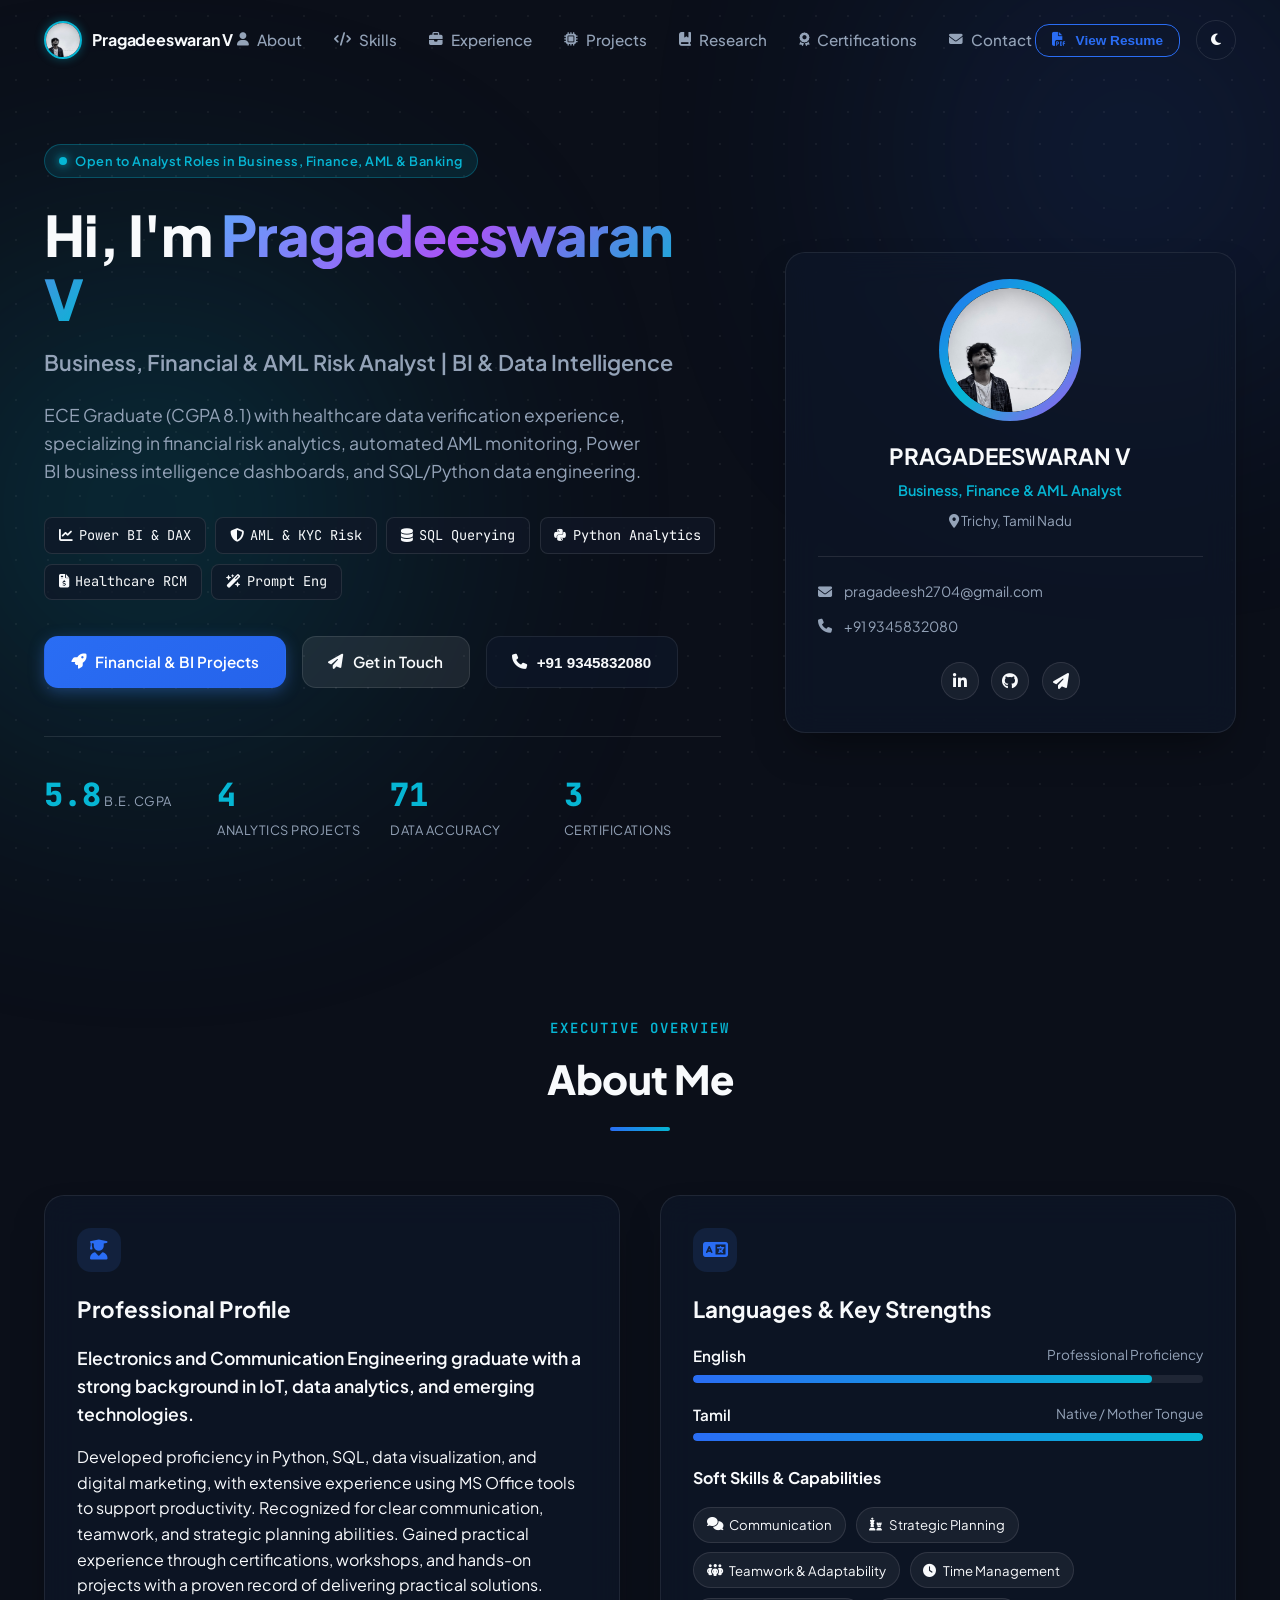
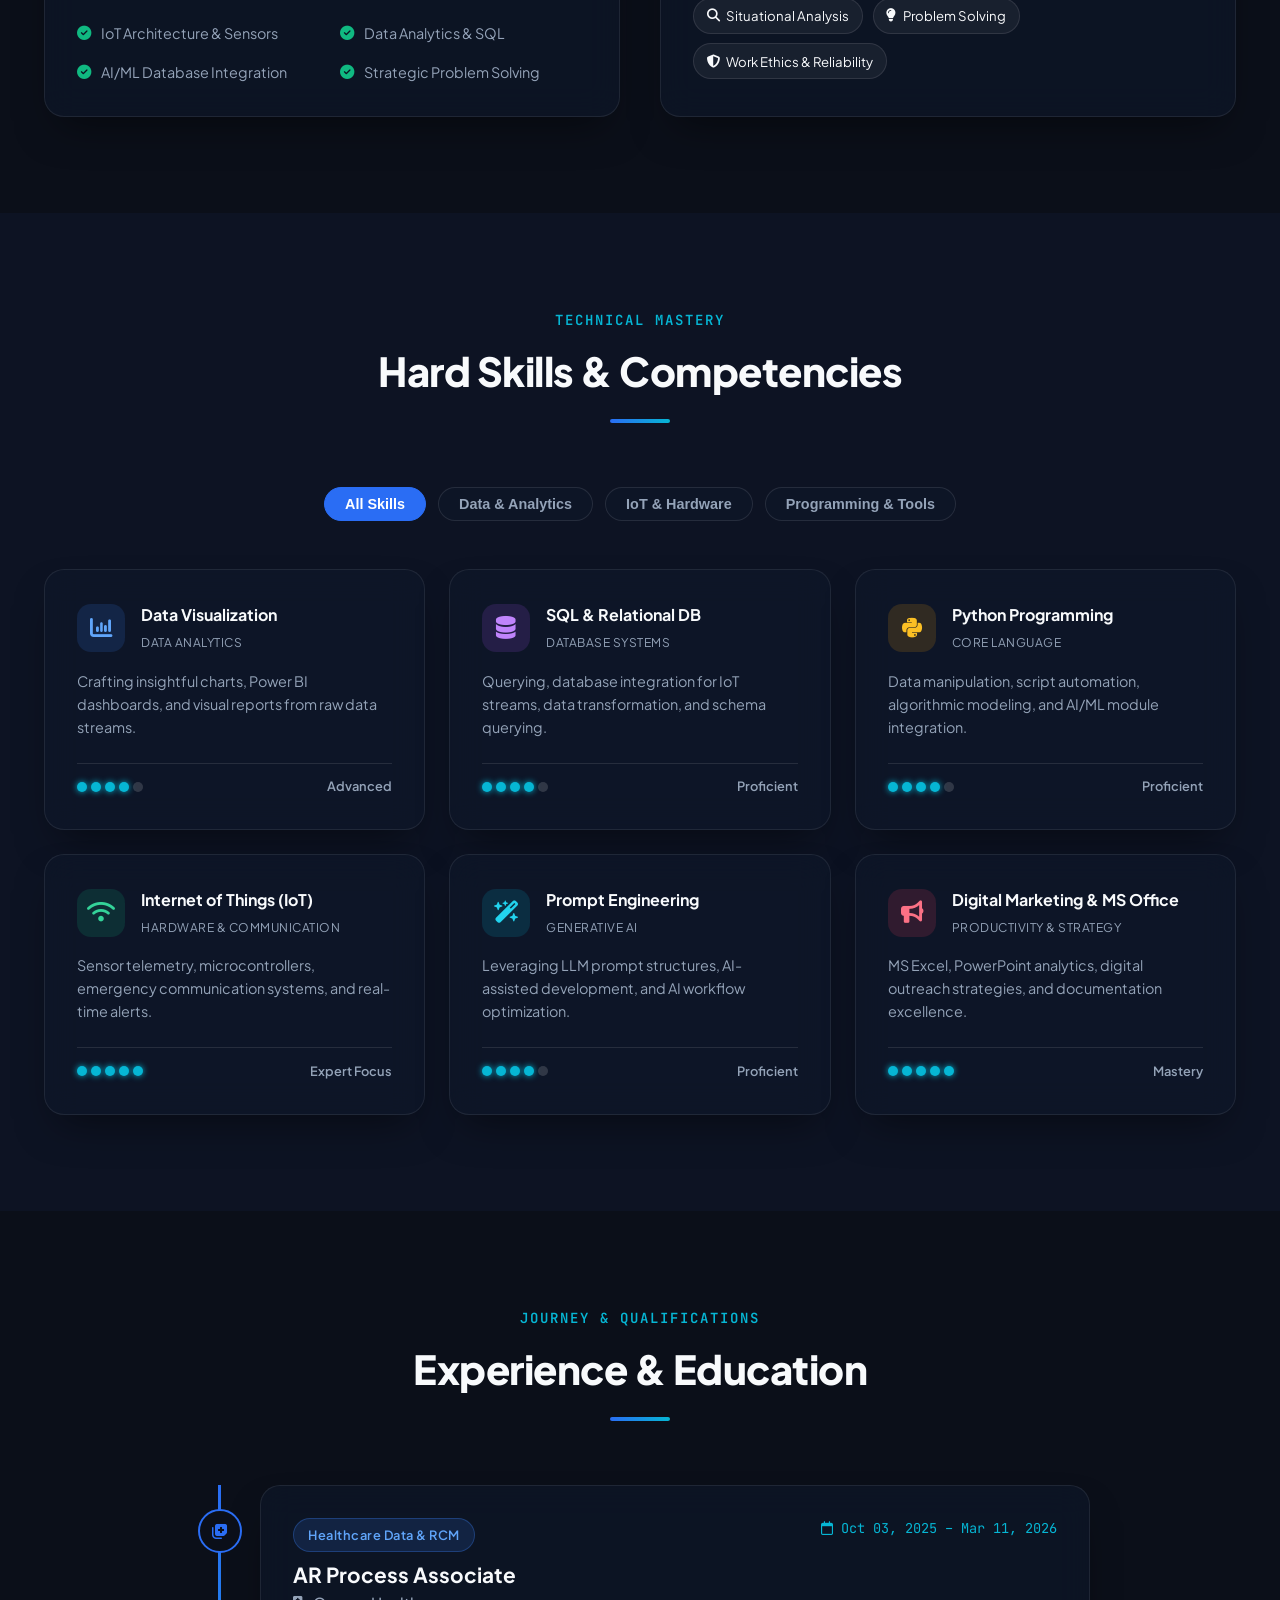
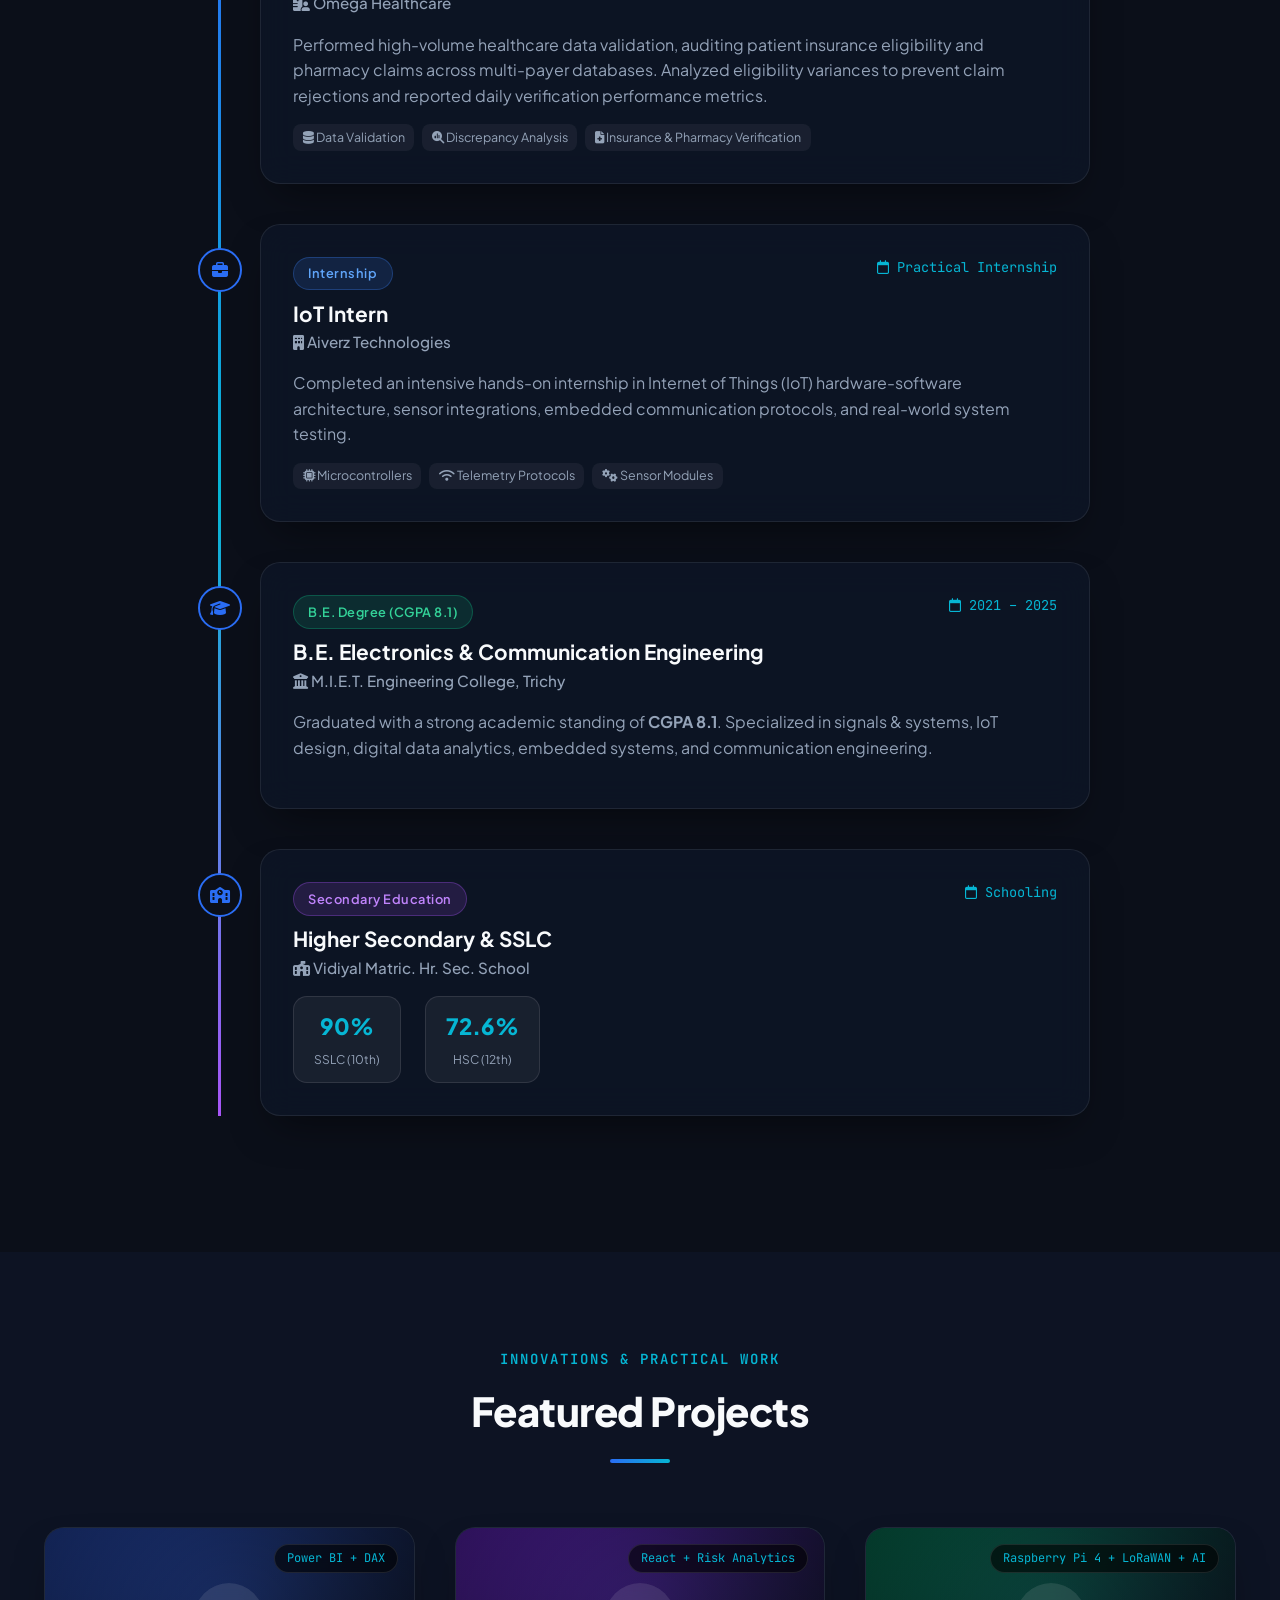
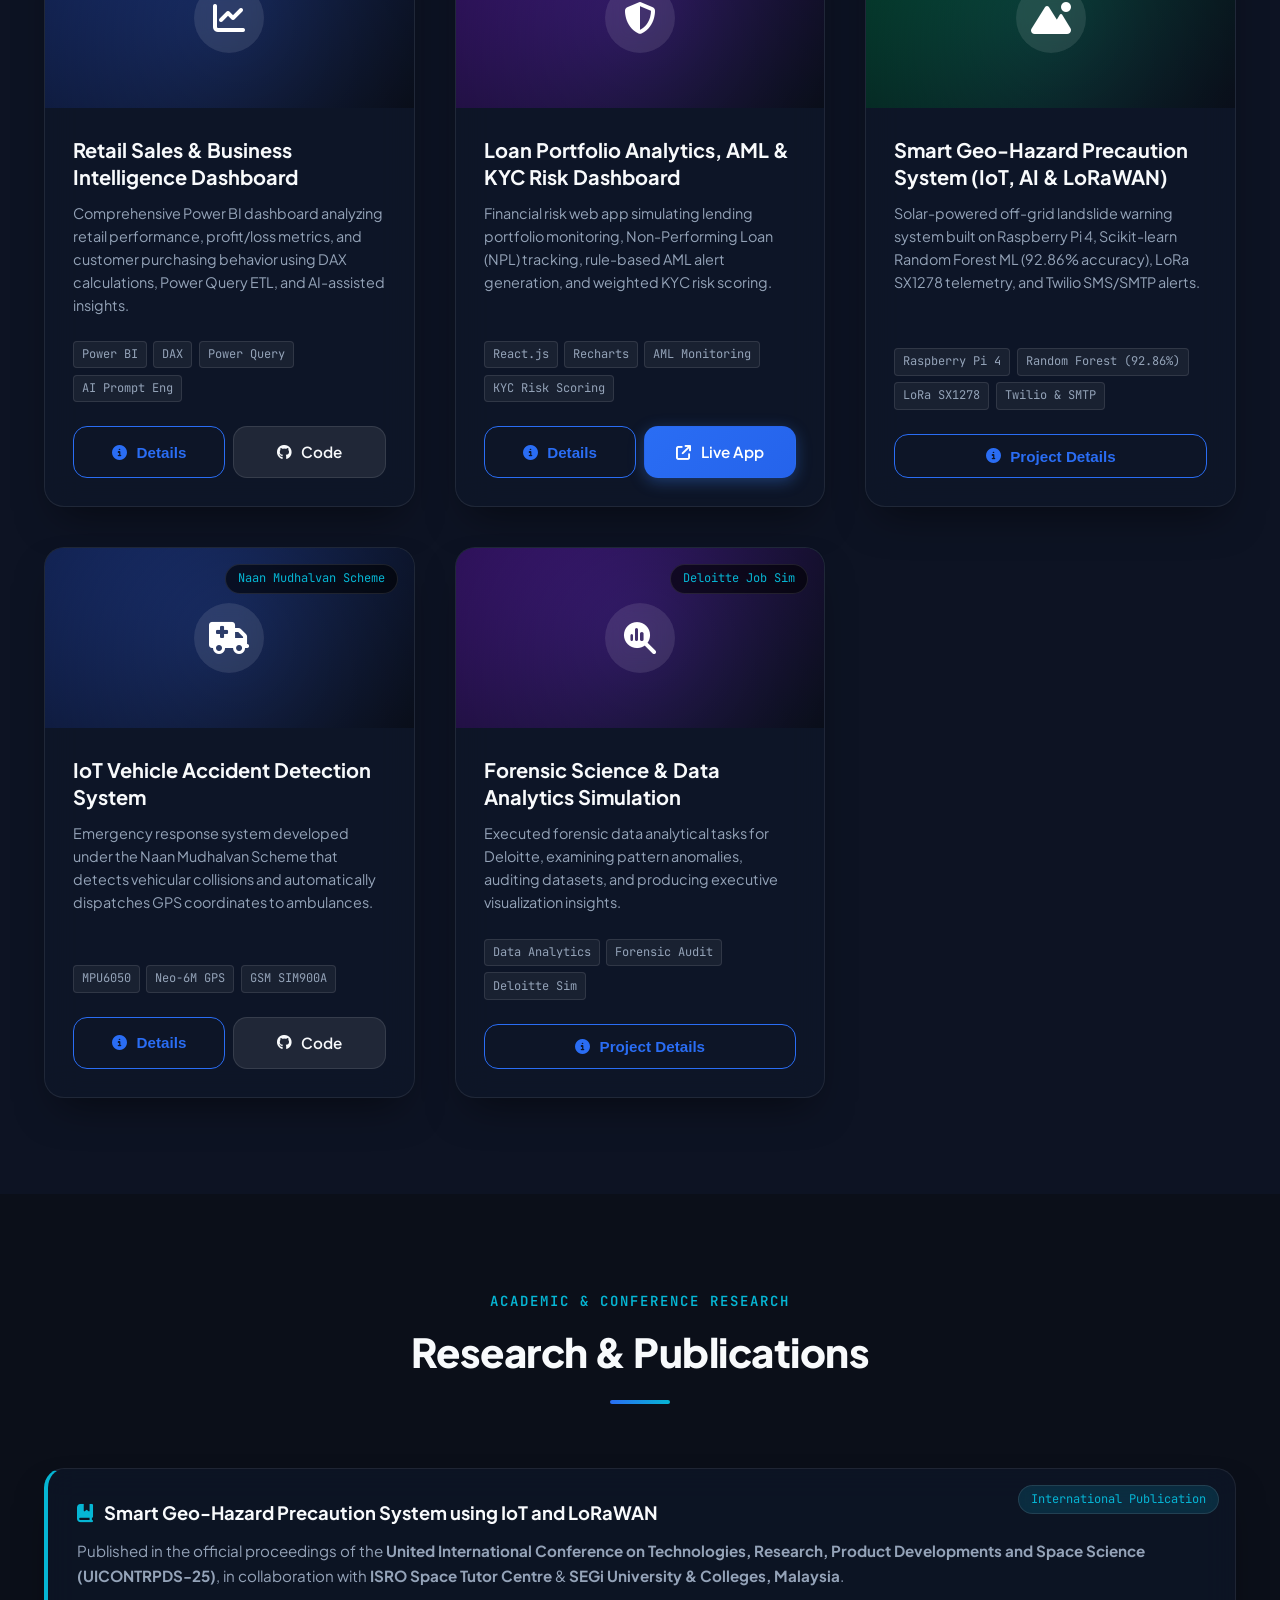
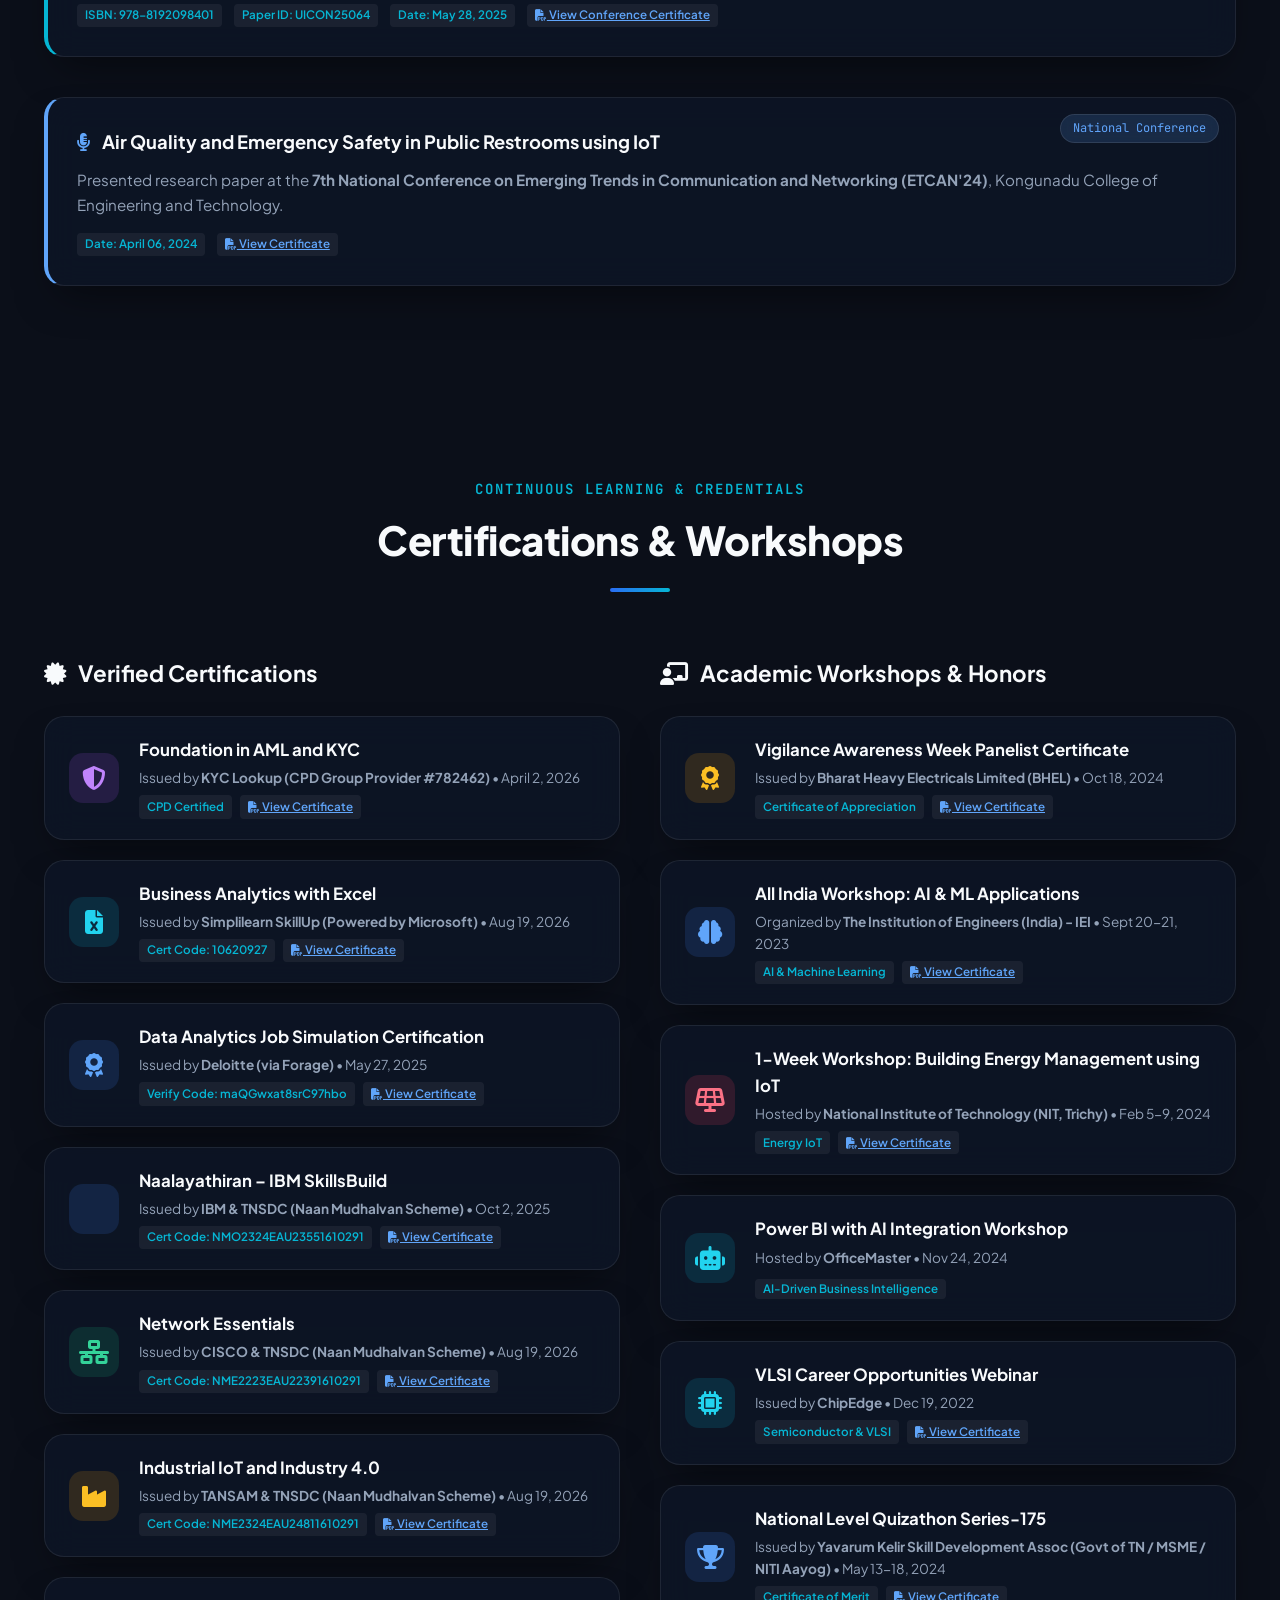
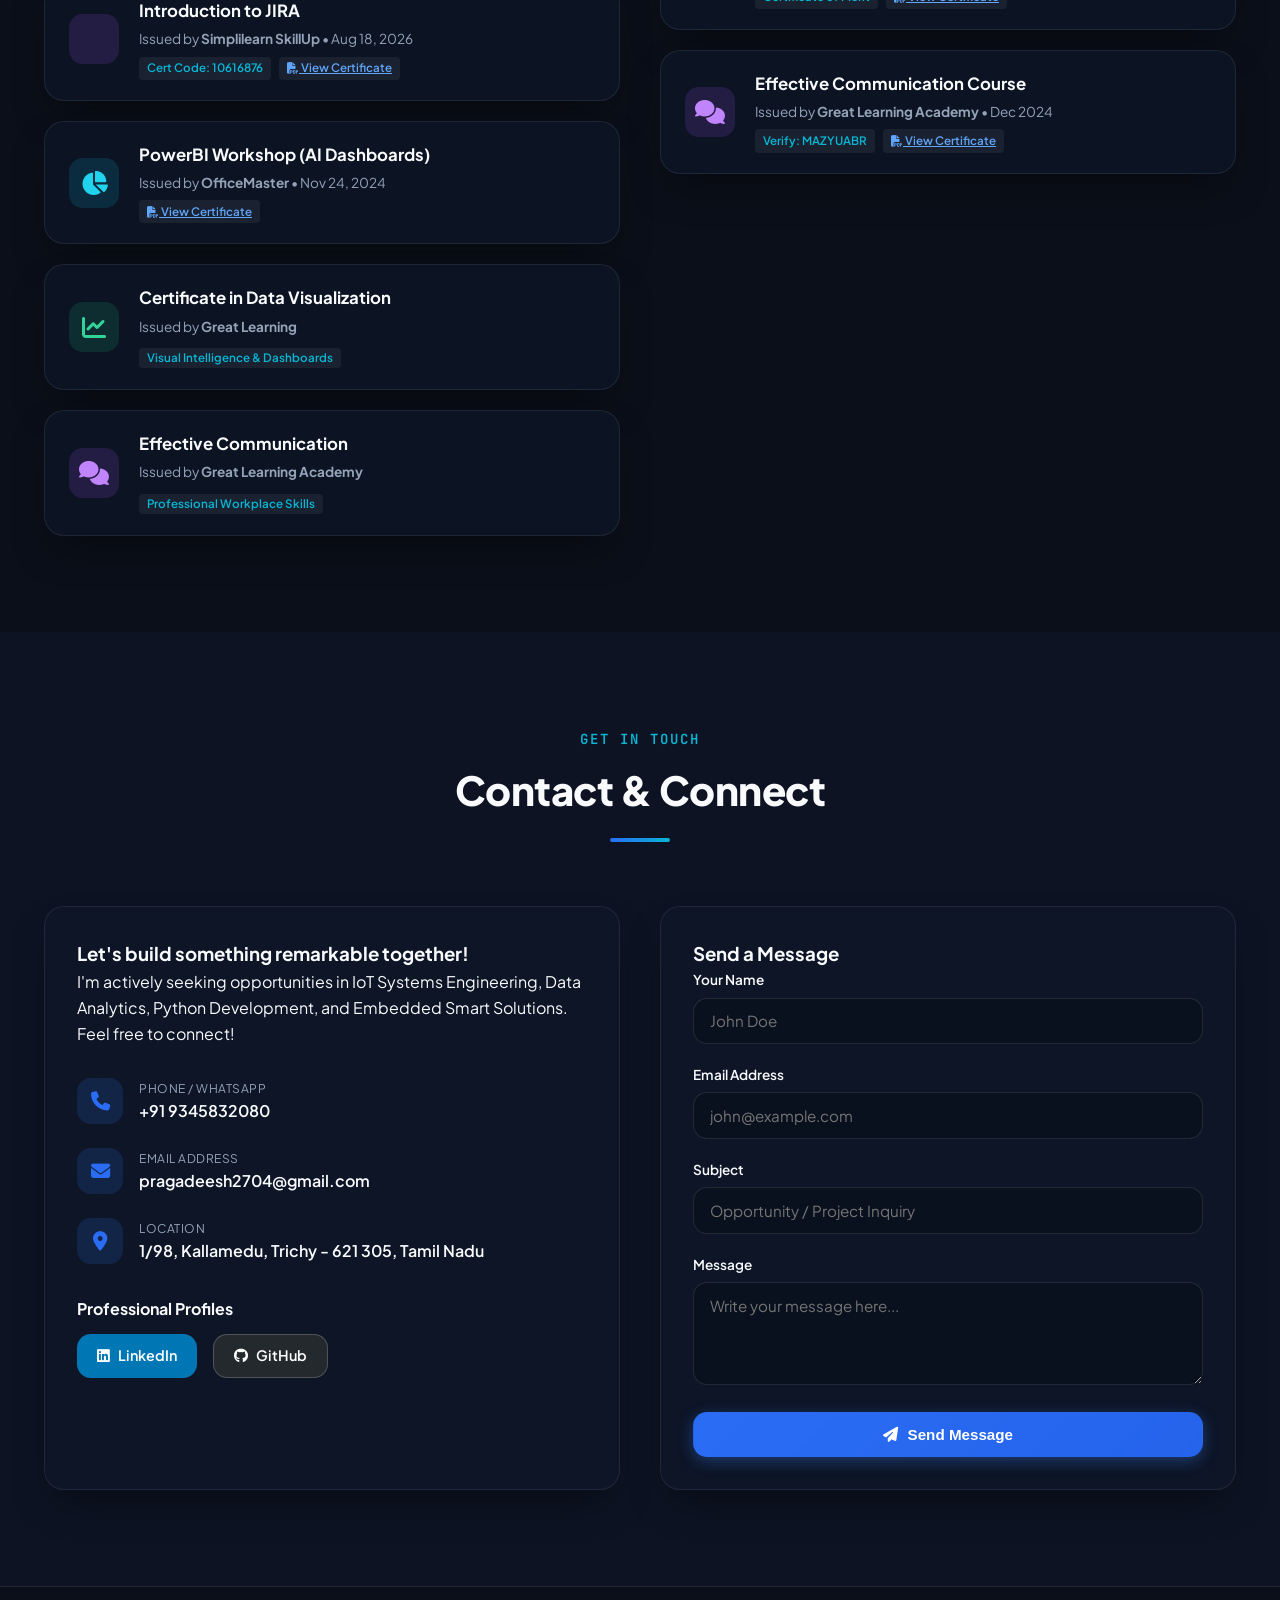
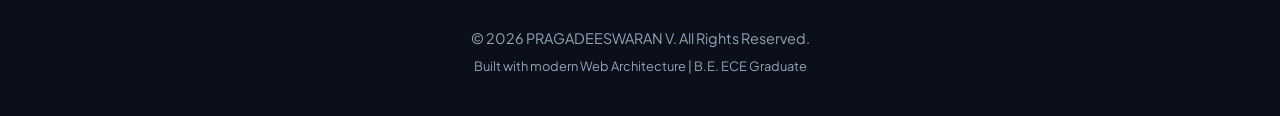
==== commit 1a38d548: "Add files via upload" ====
--- a/index.html
+++ b/index.html
@@ -618,6 +618,55 @@
             </div>
         </section>
 
+        <!-- Research & Publications Section -->
+        <section id="publications" class="section">
+            <div class="container">
+                <div class="section-header">
+                    <span class="section-subtitle">Academic & Conference Research</span>
+                    <h2 class="section-title">Research & Publications</h2>
+                    <div class="section-line"></div>
+                </div>
+
+                <div class="grid grid-1 gap-lg">
+                    <div class="glass-card" style="padding: 1.8rem; border-left: 4px solid var(--accent-cyan);">
+                        <div style="display: flex; justify-content: space-between; align-items: flex-start; flex-wrap: wrap; gap: 0.5rem; margin-bottom: 0.75rem;">
+                            <h3 style="font-size: 1.15rem; color: var(--text-main); font-weight: 700;">
+                                <i class="fa-solid fa-book-bookmark" style="color: var(--accent-cyan); margin-right: 0.5rem;"></i>
+                                Smart Geo-Hazard Precaution System using IoT and LoRaWAN
+                            </h3>
+                            <span class="project-tag" style="background: rgba(6, 182, 212, 0.15); color: var(--accent-cyan);">International Publication</span>
+                        </div>
+                        <p style="color: var(--text-muted); font-size: 0.95rem; margin-bottom: 1rem; line-height: 1.6;">
+                            Published in the official proceedings of the <strong>United International Conference on Technologies, Research, Product Developments and Space Science (UICONTRPDS-25)</strong>, in collaboration with <strong>ISRO Space Tutor Centre</strong> & <strong>SEGi University & Colleges, Malaysia</strong>.
+                        </p>
+                        <div style="display: flex; gap: 0.75rem; flex-wrap: wrap; align-items: center;">
+                            <span class="cert-badge">ISBN: 978-8192098401</span>
+                            <span class="cert-badge">Paper ID: UICON25064</span>
+                            <span class="cert-badge">Date: May 28, 2025</span>
+                            <a href="academic_and_conference_certificates.pdf" target="_blank" class="cert-badge" style="color: #60a5fa; text-decoration: underline;"><i class="fa-solid fa-file-pdf"></i> View Conference Certificate</a>
+                        </div>
+                    </div>
+
+                    <div class="glass-card" style="padding: 1.8rem; border-left: 4px solid #60a5fa;">
+                        <div style="display: flex; justify-content: space-between; align-items: flex-start; flex-wrap: wrap; gap: 0.5rem; margin-bottom: 0.75rem;">
+                            <h3 style="font-size: 1.15rem; color: var(--text-main); font-weight: 700;">
+                                <i class="fa-solid fa-microphone-lines" style="color: #60a5fa; margin-right: 0.5rem;"></i>
+                                Air Quality and Emergency Safety in Public Restrooms using IoT
+                            </h3>
+                            <span class="project-tag" style="background: rgba(96, 165, 250, 0.15); color: #60a5fa;">National Conference</span>
+                        </div>
+                        <p style="color: var(--text-muted); font-size: 0.95rem; margin-bottom: 1rem; line-height: 1.6;">
+                            Presented research paper at the <strong>7th National Conference on Emerging Trends in Communication and Networking (ETCAN'24)</strong>, Kongunadu College of Engineering and Technology.
+                        </p>
+                        <div style="display: flex; gap: 0.75rem; flex-wrap: wrap; align-items: center;">
+                            <span class="cert-badge">Date: April 06, 2024</span>
+                            <a href="academic_and_conference_certificates.pdf" target="_blank" class="cert-badge" style="color: #60a5fa; text-decoration: underline;"><i class="fa-solid fa-file-pdf"></i> View Certificate</a>
+                        </div>
+                    </div>
+                </div>
+            </div>
+        </section>
+
         <!-- Certifications & Academic Activities -->
         <section id="certifications" class="section">
             <div class="container">
@@ -797,11 +846,38 @@
                             </div>
 
                             <div class="glass-card cert-item">
+                                <div class="cert-icon icon-cyan"><i class="fa-solid fa-microchip"></i></div>
+                                <div class="cert-info">
+                                    <h4>VLSI Career Opportunities Webinar</h4>
+                                    <p class="cert-issuer">Issued by <strong>ChipEdge</strong> • Dec 19, 2022</p>
+                                    <div style="display: flex; gap: 0.5rem; flex-wrap: wrap; margin-top: 0.4rem;">
+                                        <span class="cert-badge">Semiconductor & VLSI</span>
+                                        <a href="chipedge_vlsi_cert.pdf" target="_blank" class="cert-badge" style="color: #60a5fa; text-decoration: underline;"><i class="fa-solid fa-file-pdf"></i> View Certificate</a>
+                                    </div>
+                                </div>
+                            </div>
+
+                            <div class="glass-card cert-item">
                                 <div class="cert-icon icon-blue"><i class="fa-solid fa-trophy"></i></div>
                                 <div class="cert-info">
                                     <h4>National Level Quizathon Series-175</h4>
-                                    <p class="cert-issuer">Participated & Achieved Merit</p>
-                                    <span class="cert-badge">National Competition</span>
+                                    <p class="cert-issuer">Issued by <strong>Yavarum Kelir Skill Development Assoc (Govt of TN / MSME / NITI Aayog)</strong> • May 13-18, 2024</p>
+                                    <div style="display: flex; gap: 0.5rem; flex-wrap: wrap; margin-top: 0.4rem;">
+                                        <span class="cert-badge">Certificate of Merit</span>
+                                        <a href="quizathon_cert.pdf" target="_blank" class="cert-badge" style="color: #60a5fa; text-decoration: underline;"><i class="fa-solid fa-file-pdf"></i> View Certificate</a>
+                                    </div>
+                                </div>
+                            </div>
+
+                            <div class="glass-card cert-item">
+                                <div class="cert-icon icon-purple"><i class="fa-solid fa-comments"></i></div>
+                                <div class="cert-info">
+                                    <h4>Effective Communication Course</h4>
+                                    <p class="cert-issuer">Issued by <strong>Great Learning Academy</strong> • Dec 2024</p>
+                                    <div style="display: flex; gap: 0.5rem; flex-wrap: wrap; margin-top: 0.4rem;">
+                                        <span class="cert-badge">Verify: MAZYUABR</span>
+                                        <a href="great_learning_communication_cert.pdf" target="_blank" class="cert-badge" style="color: #60a5fa; text-decoration: underline;"><i class="fa-solid fa-file-pdf"></i> View Certificate</a>
+                                    </div>
                                 </div>
                             </div>
                         </div>
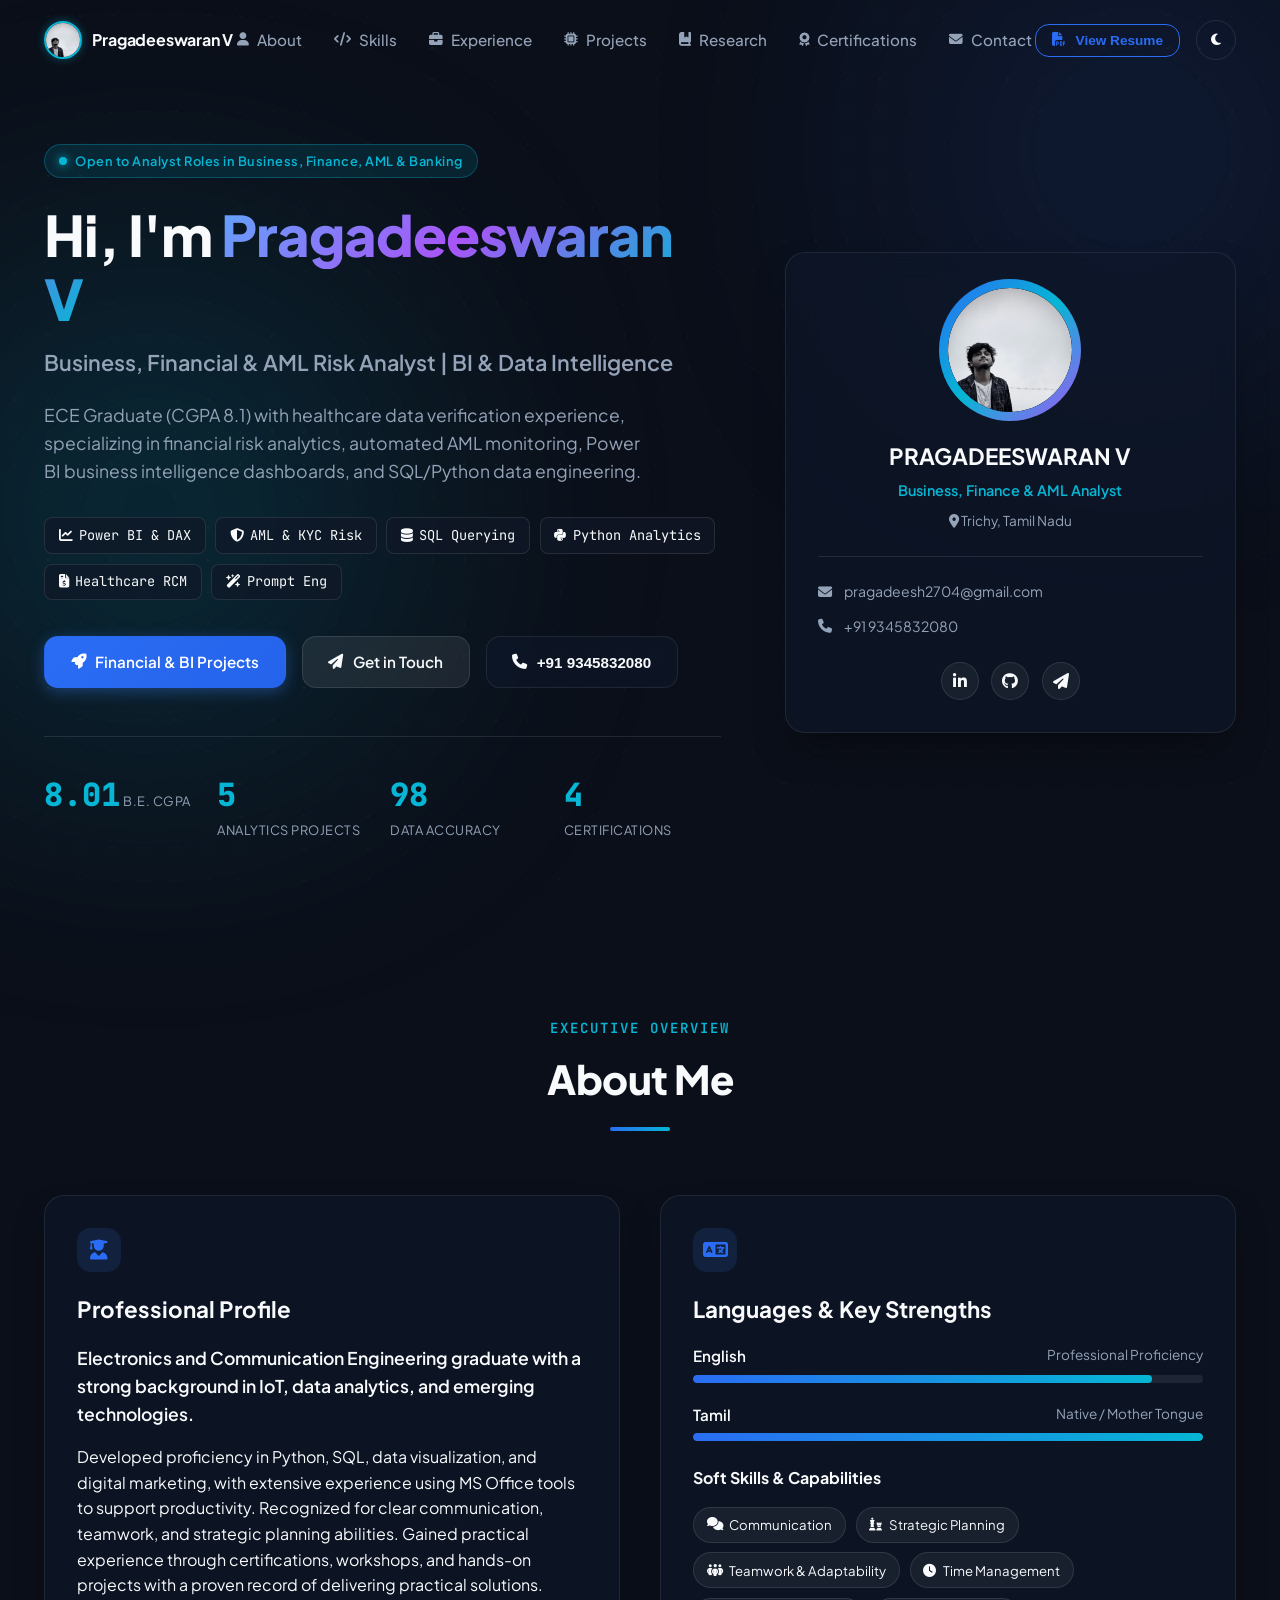
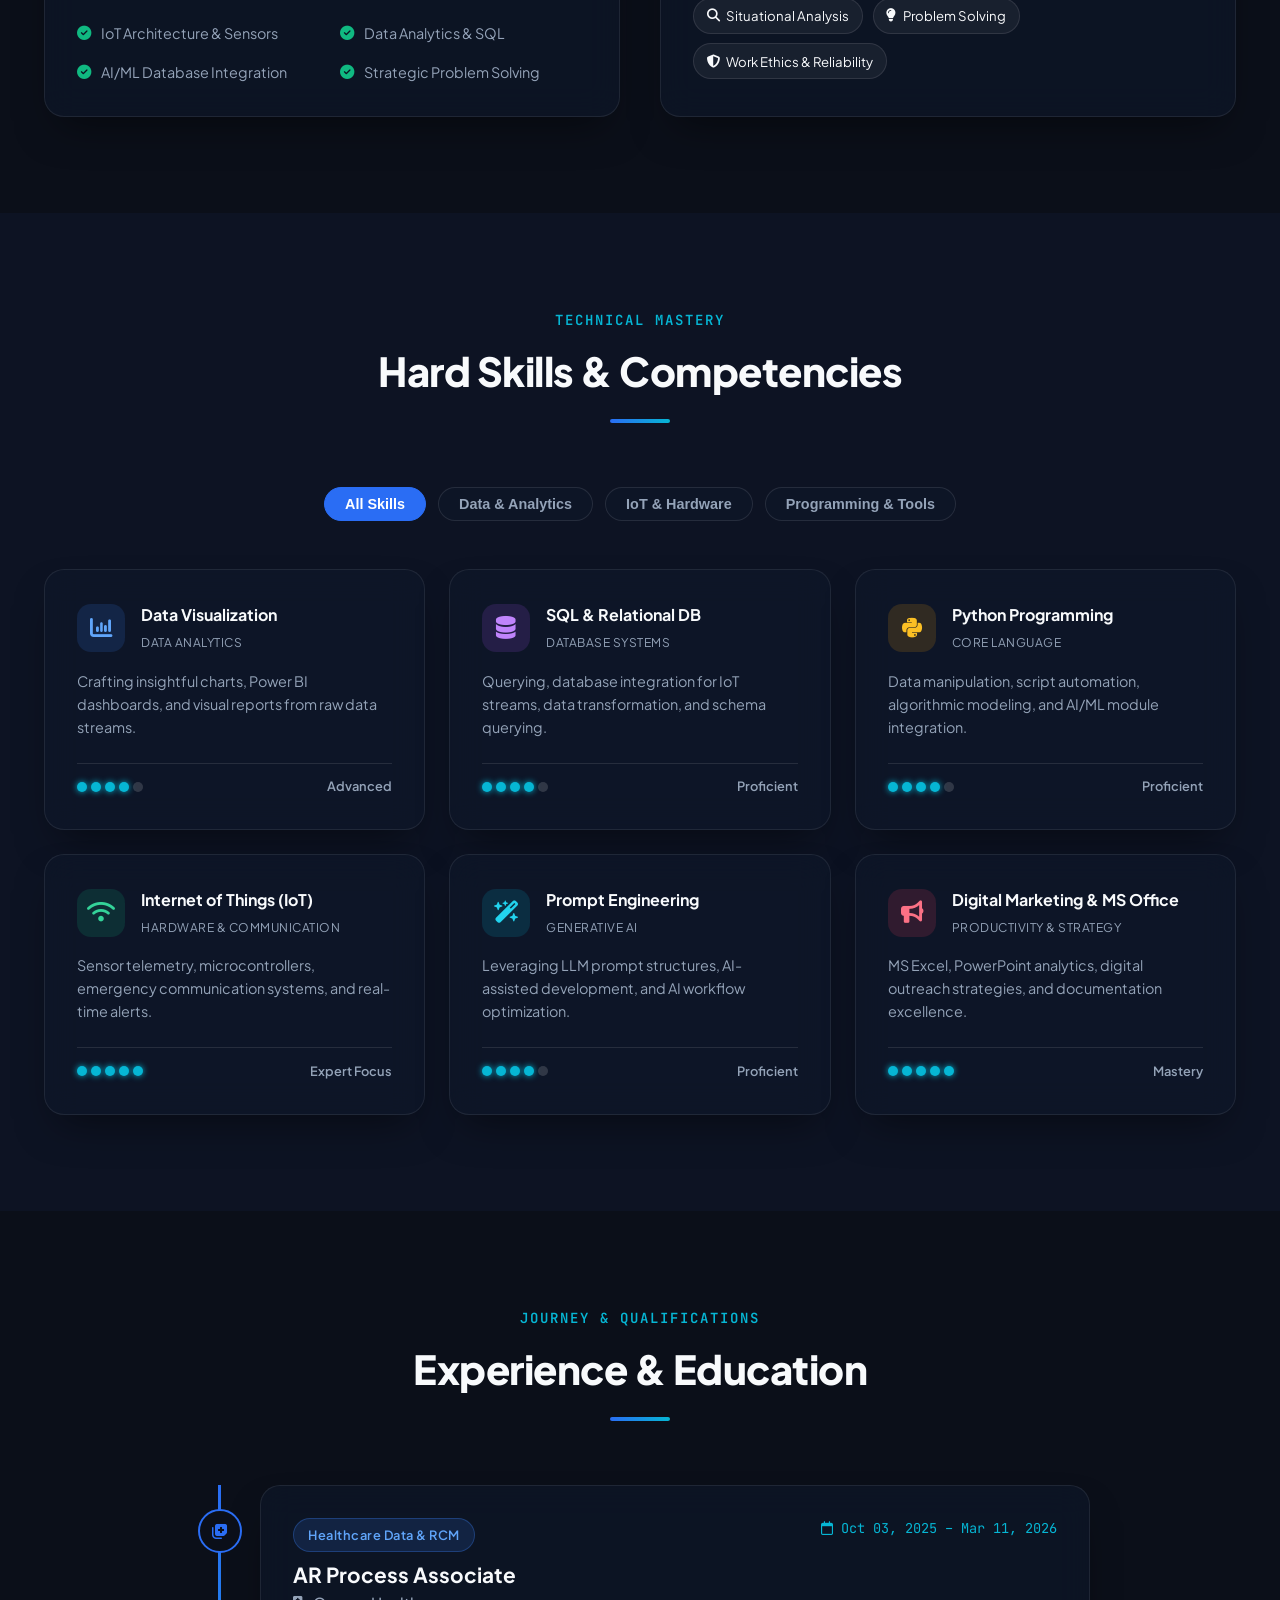
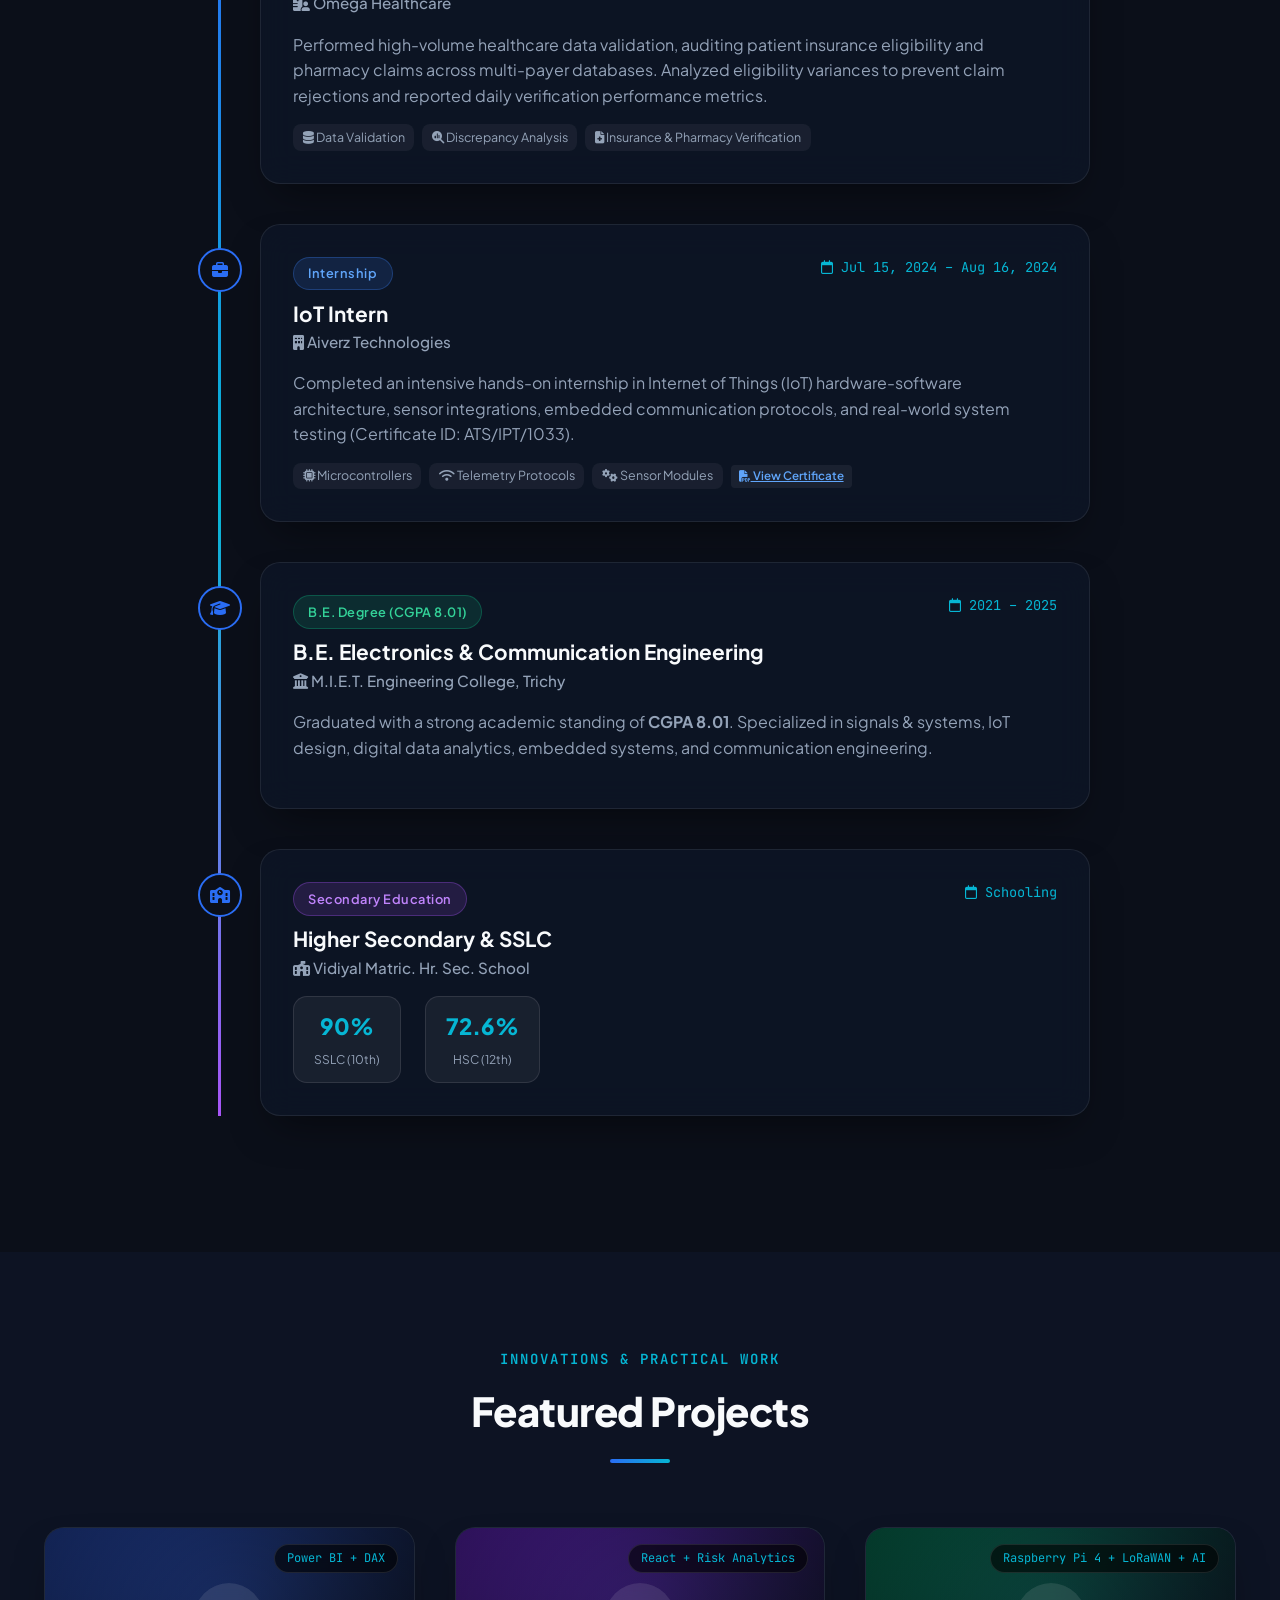
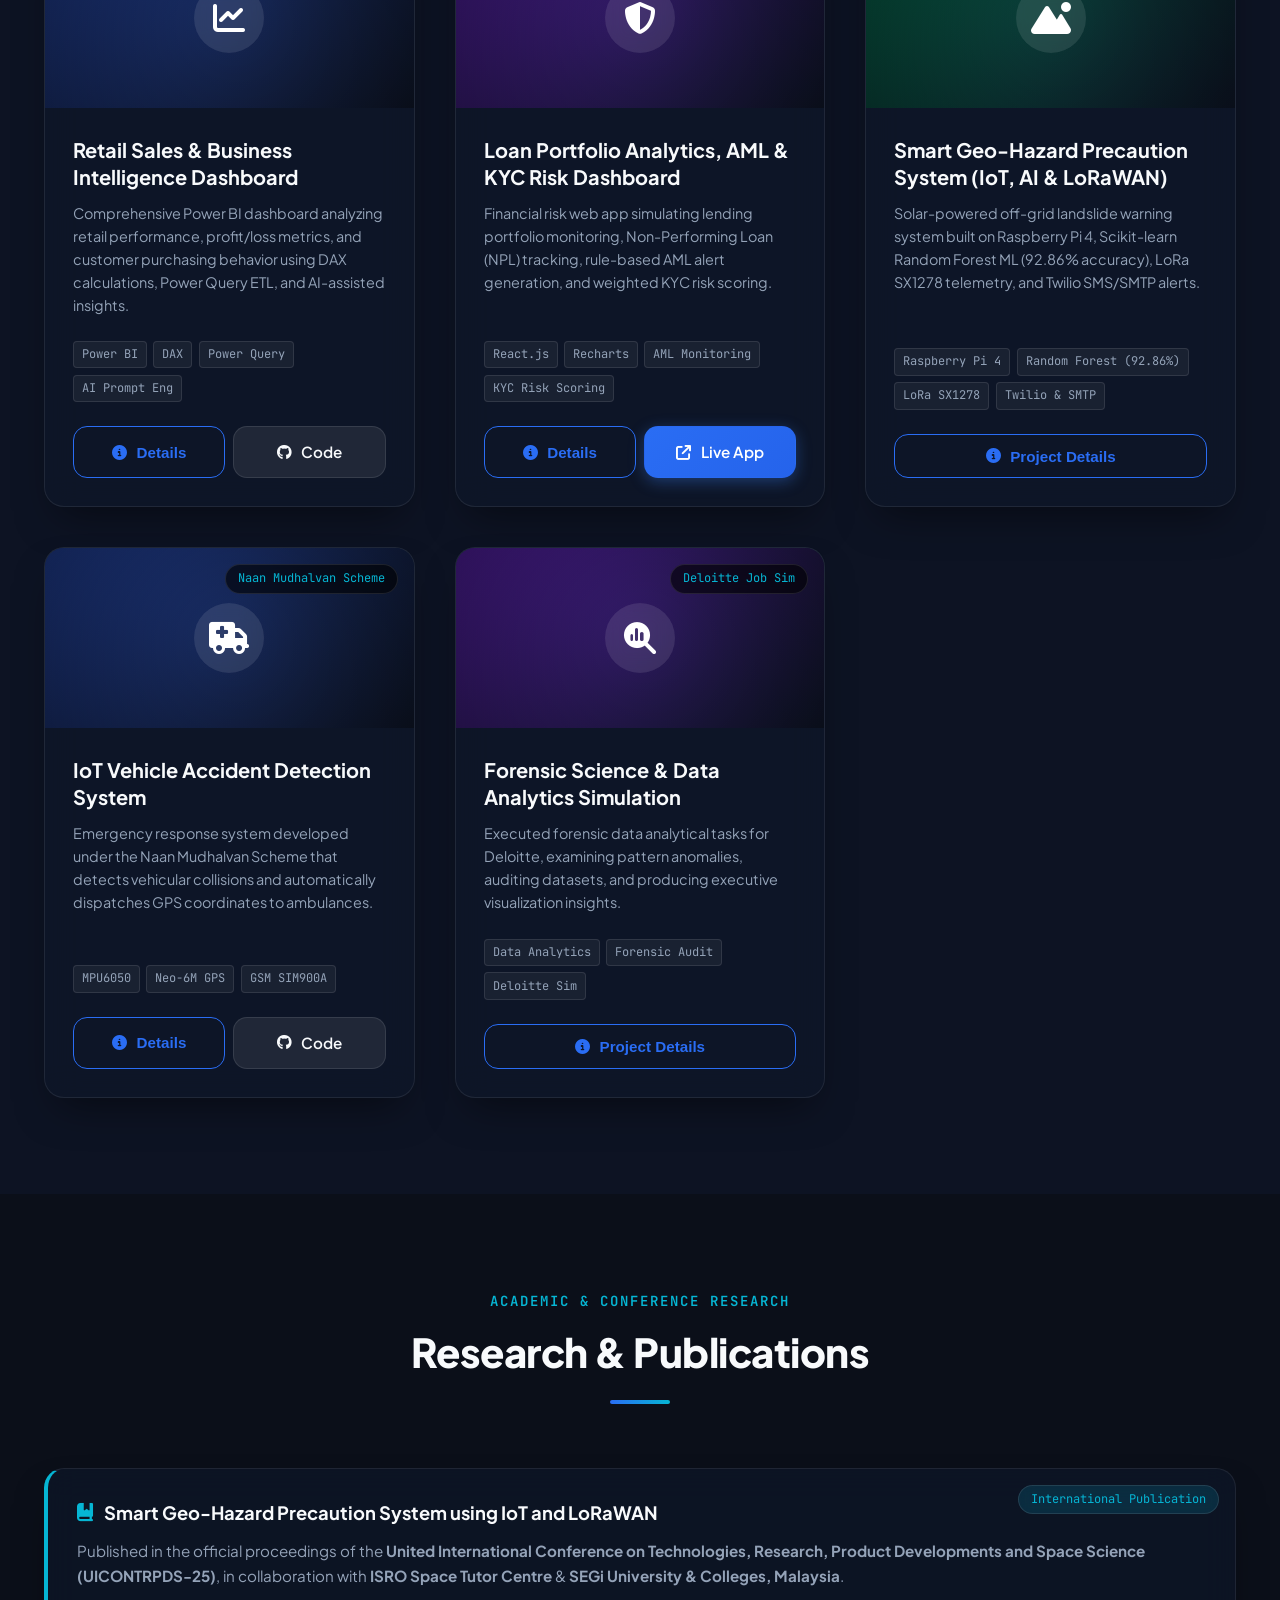
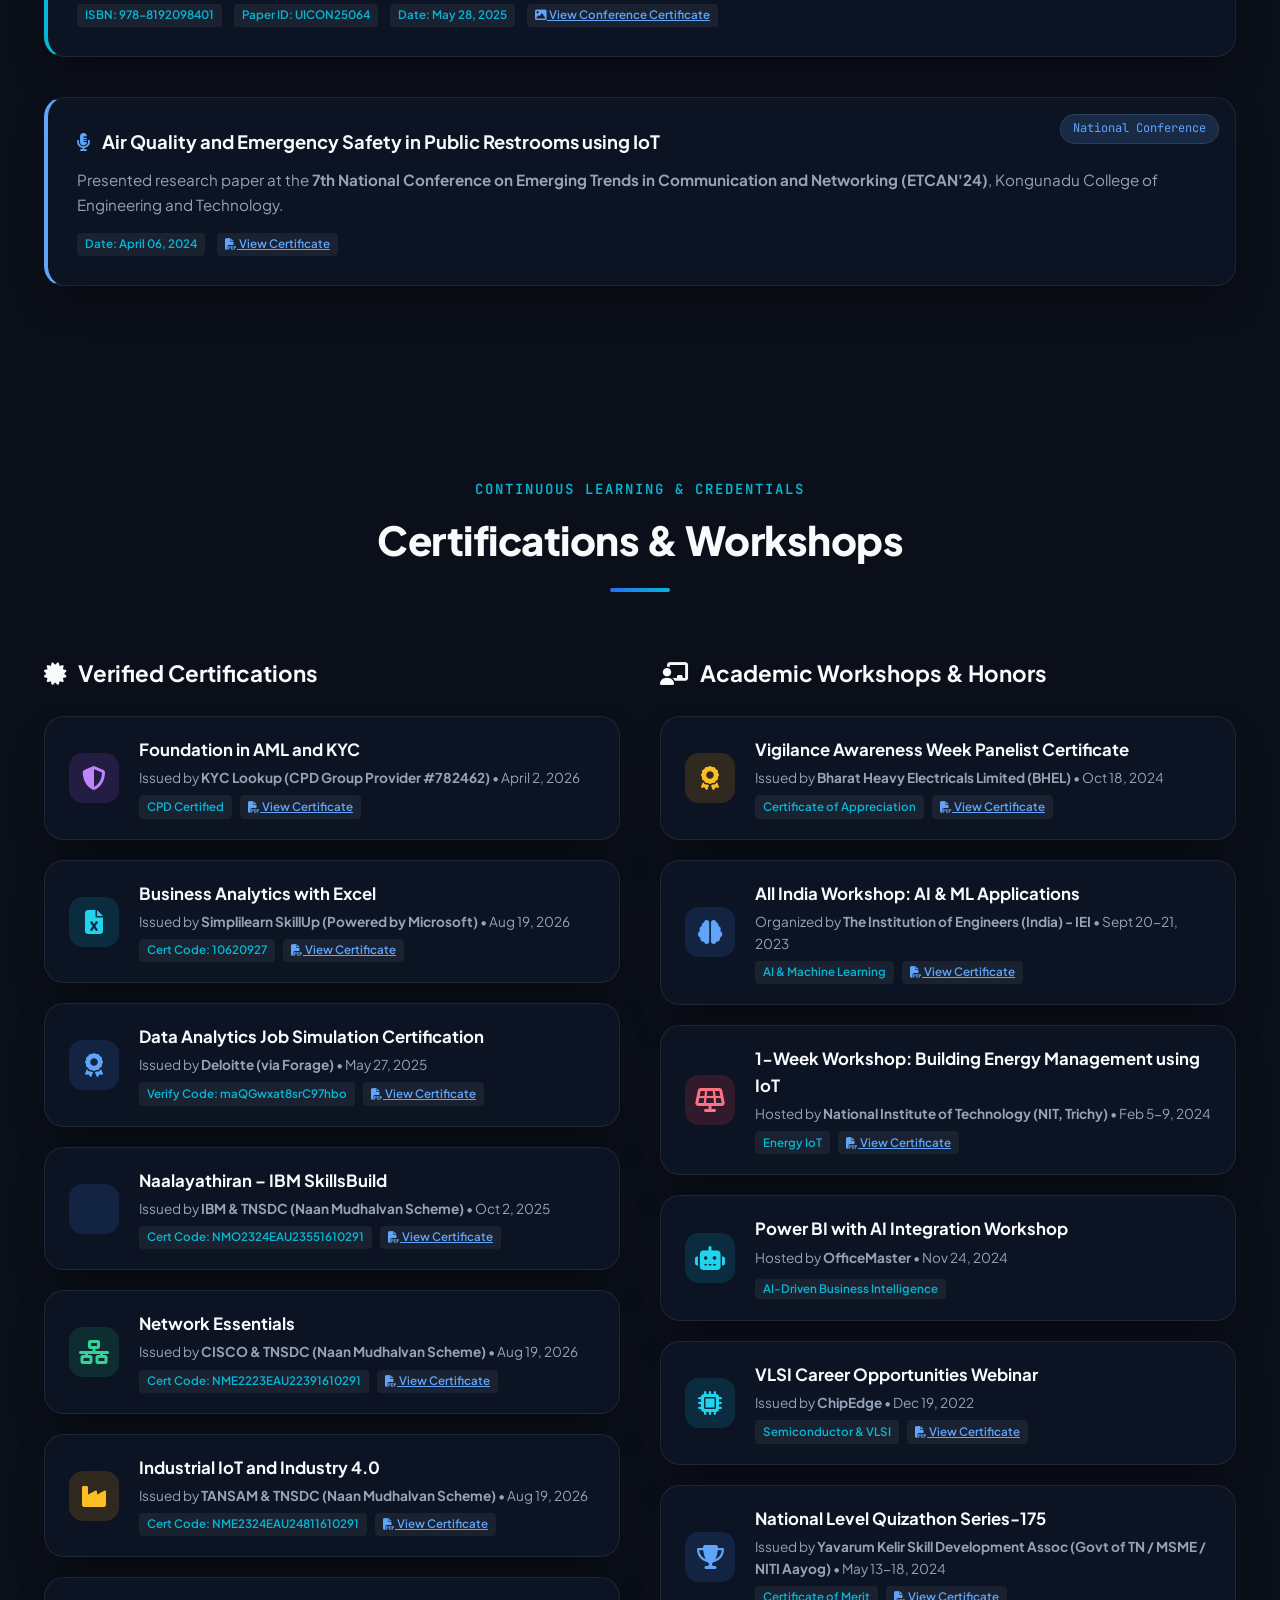
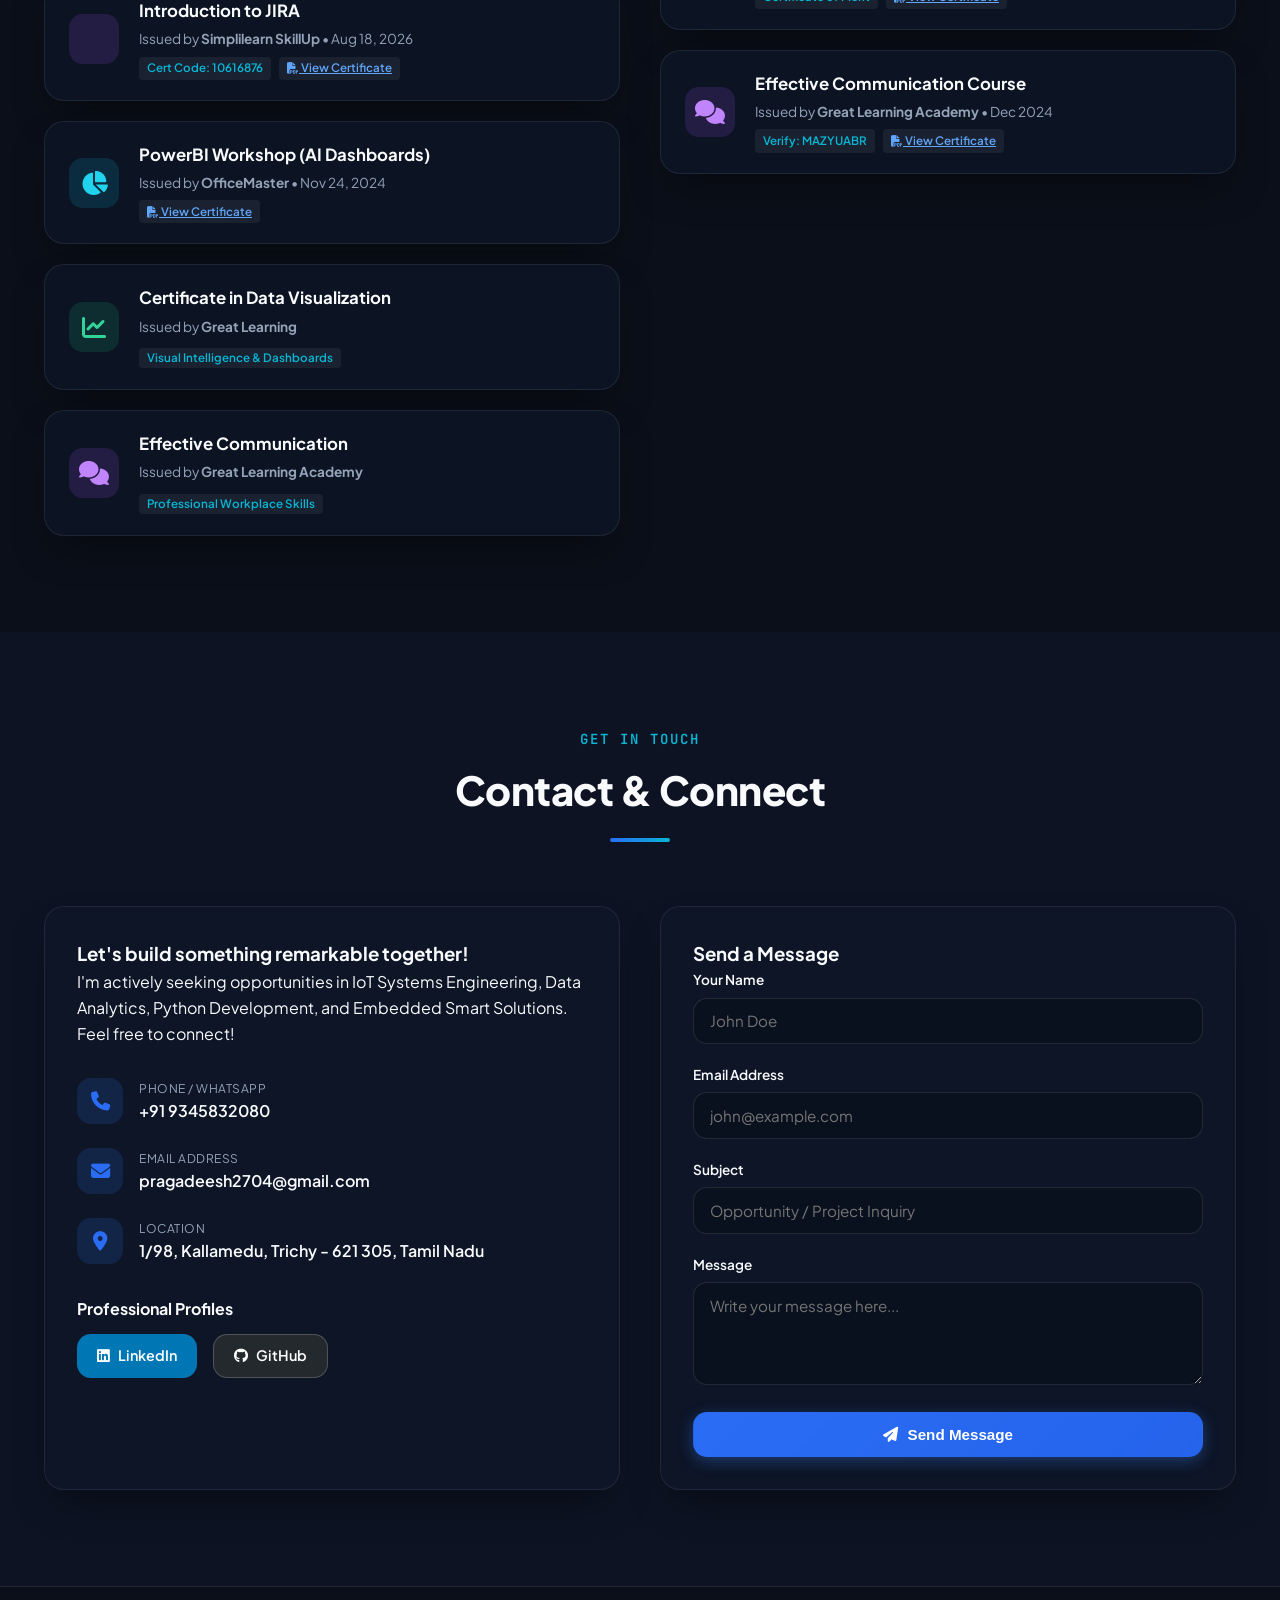
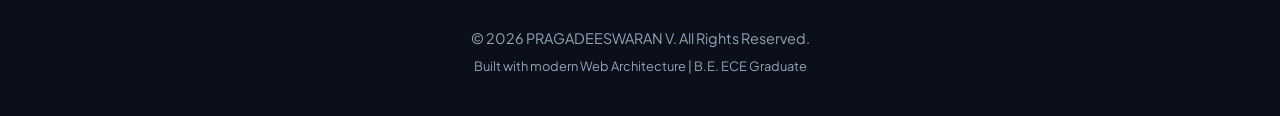
==== commit 795b405d: "Add files via upload" ====
--- a/index.html
+++ b/index.html
@@ -403,15 +403,16 @@
                                     <h3 class="timeline-title">IoT Intern</h3>
                                     <h4 class="timeline-org"><i class="fa-solid fa-building"></i> Aiverz Technologies</h4>
                                 </div>
-                                <span class="timeline-date"><i class="fa-regular fa-calendar"></i> Practical Internship</span>
+                                <span class="timeline-date"><i class="fa-regular fa-calendar"></i> Jul 15, 2024 – Aug 16, 2024</span>
                             </div>
                             <p class="timeline-text">
-                                Completed an intensive hands-on internship in Internet of Things (IoT) hardware-software architecture, sensor integrations, embedded communication protocols, and real-world system testing.
+                                Completed an intensive hands-on internship in Internet of Things (IoT) hardware-software architecture, sensor integrations, embedded communication protocols, and real-world system testing (Certificate ID: ATS/IPT/1033).
                             </p>
-                            <div class="timeline-tags">
+                            <div class="timeline-tags" style="display: flex; gap: 0.5rem; flex-wrap: wrap; align-items: center;">
                                 <span><i class="fa-solid fa-microchip"></i> Microcontrollers</span>
                                 <span><i class="fa-solid fa-wifi"></i> Telemetry Protocols</span>
                                 <span><i class="fa-solid fa-gears"></i> Sensor Modules</span>
+                                <a href="academic_and_conference_certificates.pdf" target="_blank" class="cert-badge" style="color: #60a5fa; text-decoration: underline;"><i class="fa-solid fa-file-pdf"></i> View Certificate</a>
                             </div>
                         </div>
                     </div>
@@ -422,14 +423,14 @@
                         <div class="timeline-content glass-card">
                             <div class="timeline-header">
                                 <div>
-                                    <span class="badge badge-success">B.E. Degree (CGPA 8.1)</span>
+                                    <span class="badge badge-success">B.E. Degree (CGPA 8.01)</span>
                                     <h3 class="timeline-title">B.E. Electronics & Communication Engineering</h3>
                                     <h4 class="timeline-org"><i class="fa-solid fa-university"></i> M.I.E.T. Engineering College, Trichy</h4>
                                 </div>
                                 <span class="timeline-date"><i class="fa-regular fa-calendar"></i> 2021 – 2025</span>
                             </div>
                             <p class="timeline-text">
-                                Graduated with a strong academic standing of <strong>CGPA 8.1</strong>. Specialized in signals & systems, IoT design, digital data analytics, embedded systems, and communication engineering.
+                                Graduated with a strong academic standing of <strong>CGPA 8.01</strong>. Specialized in signals & systems, IoT design, digital data analytics, embedded systems, and communication engineering.
                             </p>
                         </div>
                     </div>
@@ -643,7 +644,7 @@
                             <span class="cert-badge">ISBN: 978-8192098401</span>
                             <span class="cert-badge">Paper ID: UICON25064</span>
                             <span class="cert-badge">Date: May 28, 2025</span>
-                            <a href="academic_and_conference_certificates.pdf" target="_blank" class="cert-badge" style="color: #60a5fa; text-decoration: underline;"><i class="fa-solid fa-file-pdf"></i> View Conference Certificate</a>
+                            <a href="isro_segi_publication_cert.jpg" target="_blank" class="cert-badge" style="color: #60a5fa; text-decoration: underline;"><i class="fa-solid fa-image"></i> View Conference Certificate</a>
                         </div>
                     </div>
 
@@ -982,172 +983,20 @@
     <!-- Resume Modal -->
     <div class="modal" id="resume-modal">
         <div class="modal-backdrop" id="modal-backdrop"></div>
-        <div class="modal-content glass-card">
+        <div class="modal-content glass-card" style="max-width: 920px; width: 95%;">
             <button class="modal-close" id="modal-close"><i class="fa-solid fa-xmark"></i></button>
-            <div class="modal-header">
-                <h2><i class="fa-solid fa-file-pdf"></i> Resume Preview - PRAGADEESWARAN V</h2>
-                <div class="modal-actions">
-                    <button class="btn btn-sm btn-primary" onclick="window.print()"><i class="fa-solid fa-print"></i> Print / Save PDF</button>
-                </div>
-            </div>
-            <div class="modal-body printable-resume">
-                <div class="resume-paper">
-                    <div class="resume-header">
-                        <h1>PRAGADEESWARAN V</h1>
-                        <p class="resume-address">1/98, Kallamedu, Trichy-621 305.</p>
-                        <p class="resume-contacts">
-                            <span><i class="fa-solid fa-phone"></i> +91 9345832080</span> | 
-                            <span><i class="fa-solid fa-envelope"></i> pragadeesh2704@gmail.com</span> | 
-                            <span><i class="fa-solid fa-globe"></i> <a href="https://pragadeeswaran-v.vercel.app/" target="_blank" style="color: inherit; text-decoration: underline; font-weight: 600;">Portfolio</a></span> | 
-                            <span><i class="fa-brands fa-linkedin"></i> <a href="https://www.linkedin.com/in/pragadeeswaran-v" target="_blank" style="color: inherit; text-decoration: underline; font-weight: 600;">LinkedIn</a></span> | 
-                            <span><i class="fa-brands fa-github"></i> <a href="https://github.com/Pragadeeswaran2704" target="_blank" style="color: inherit; text-decoration: underline; font-weight: 600;">GitHub</a></span>
-                        </p>
-                    </div>
-
-                    <div class="resume-section">
-                        <h3>EXECUTIVE SUMMARY</h3>
-                        <p>Electronics and Communication Engineering graduate with a strong background in IoT, data analytics, and emerging technologies. Developed proficiency in Python, SQL, data visualization, and digital marketing, with extensive experience using MS Office tools to support productivity. Recognized for clear communication, teamwork, and strategic planning abilities. Gained practical experience through certifications, workshops, and hands-on projects, with a proven record of delivering practical solutions and contributing effectively in dynamic, growth-oriented environments.</p>
-                    </div>
-
-                    <div class="resume-two-col">
-                        <div class="resume-col">
-                            <div class="resume-section">
-                                <h3>HARD SKILLS</h3>
-                                <ul>
-                                    <li>Data Visualization</li>
-                                    <li>SQL</li>
-                                    <li>MS Office Suite</li>
-                                    <li>Digital Marketing</li>
-                                    <li>Python</li>
-                                    <li>Internet of Things</li>
-                                    <li>Prompt Engineering</li>
-                                </ul>
-                            </div>
-
-                            <div class="resume-section">
-                                <h3>ACADEMIC BACKGROUND</h3>
-                                <p><strong>Vidiyal Matric. Hr. Sec. School</strong><br>SSLC - 90% | HSC - 72.6%</p>
-                                <p><strong>M.I.E.T. ENGINEERING COLLEGE (2021-2025)</strong><br>B.E. (Electronics and Communication Engineering)<br>CGPA – 8.01 / 10</p>
-                            </div>
-
-                            <div class="resume-section">
-                                <h3>EXPERIENCE</h3>
-                                <p><strong>AR Process Associate (Data & Insurance Verification)</strong> | Omega Healthcare<br><em>Oct 03, 2025 – Mar 11, 2026</em></p>
-                                <ul>
-                                    <li>Executed high-volume healthcare data validation, auditing patient insurance coverage and pharmacy claims across multi-payer databases.</li>
-                                    <li>Analyzed eligibility discrepancies and claim variance patterns to minimize claim rejections and ensure data integrity.</li>
-                                </ul>
-                                <p><strong>IoT Systems Intern</strong> | Aiverz Technologies (2024)</p>
-                                <ul>
-                                    <li>Completed an Internship on Internet of Things hardware-software telemetry and microcontroller systems.</li>
-                                </ul>
-                                <div class="resume-section">
-                                <h3>CERTIFICATIONS & WORKSHOPS</h3>
-                                <ul>
-                                    <li><strong>Business Analytics with Excel</strong> – Simplilearn (Microsoft) | Code: 10620927 (Aug 2026)</li>
-                                    <li><strong>Introduction to JIRA</strong> – Simplilearn SkillUp | Code: 10616876 (Aug 2026)</li>
-                                    <li><strong>Data Analytics Job Simulation</strong> – Deloitte (via Forage, May 2025)</li>
-                                    <li><strong>Certificate in Data Visualization</strong> – Great Learning</li>
-                                    <li><strong>Certificate in Effective Communication</strong> – Great Learning Academy</li>
-                                    <li><strong>Power BI with AI Integration Workshop</strong> – Office Master</li>
-                                </ul>
-                            </div>        </div>
-                        </div>
-
-                        <div class="resume-col">
-                            <div class="resume-section">
-                                <h3>SOFT SKILLS</h3>
-                                <ul>
-                                    <li>Communication</li>
-                                    <li>Strategic Planning</li>
-                                    <li>Teamwork & Adaptability</li>
-                                    <li>Time Management</li>
-                                    <li>Situational Analysis</li>
-                                    <li>Problem Solving</li>
-                                    <li>Work Ethics & Reliability</li>
-                                </ul>
-                            </div>
-
-                            <div class="resume-section">
-                                <h3>PROJECTS</h3>
-                                <ol>
-                                    <li>Completed practical tasks in: Data Analysis Forensic Science by Deloitte.</li>
-                                    <li>An IoT based vehicle accident detection system to communicate ambulance, hospitals or any emergency under the Naan Mudhalvan Scheme.</li>
-                                    <li>IoT based Smart Geo-Hazard Precaution system using AIML with database integration.</li>
-                                </ol>
-                            </div>
-
-                            <div class="resume-section">
-                                <h3>ACADEMIC ACTIVITIES</h3>
-                                <ul>
-                                    <li>Attended a one-week workshop on "Building Energy Management using IoT" at NIT, Trichy.</li>
-                                    <li>Attended a workshop on Power BI with AI integration by Office Master.</li>
-                                    <li>Participated in National level Quizathon series-175.</li>
-                                </ul>
-                            </div>
-
-                            <div class="resume-section">
-                                <h3>LANGUAGES</h3>
-                                <ul>
-                                    <li>Tamil</li>
-                                    <li>English</li>
-                                </ul>
-                            </div>
-                        </div>
-                    </div>
-                </div>
+            <div class="modal-header" style="display: flex; justify-content: space-between; align-items: center; padding-bottom: 1rem; border-bottom: 1px solid rgba(255,255,255,0.1); margin-bottom: 1rem;">
+                <h2 style="font-size: 1.25rem; color: var(--text-main); font-weight: 700;"><i class="fa-solid fa-file-pdf" style="color: var(--accent-cyan);"></i> Executive ATS Resume Preview</h2>
+                <div class="modal-actions" style="display: flex; gap: 0.5rem;">
+                    <a href="ats_resume.html" target="_blank" class="btn btn-sm btn-primary"><i class="fa-solid fa-arrow-up-right-from-square"></i> Open Full Page / Save PDF</a>
+                </div>
+            </div>
+            <div class="modal-body printable-resume" style="padding: 0;">
+                <iframe src="ats_resume.html" style="width: 100%; height: 78vh; border: none; border-radius: 6px; background: #ffffff;"></iframe>
             </div>
         </div>
-    </section>
-
-    <!-- Research & Publications Section -->
-    <section id="publications" class="section">
-        <div class="container">
-            <div class="section-header">
-                <span class="section-subtitle">Academic & Conference Research</span>
-                <h2 class="section-title">Research Publications</h2>
-                <div class="section-line"></div>
-            </div>
-
-            <div class="grid grid-1 gap-lg">
-                <div class="glass-card" style="padding: 1.8rem; border-left: 4px solid var(--accent-cyan);">
-                    <div style="display: flex; justify-content: space-between; align-items: flex-start; flex-wrap: wrap; gap: 0.5rem; margin-bottom: 0.75rem;">
-                        <h3 style="font-size: 1.15rem; color: var(--text-main); font-weight: 700;">
-                            <i class="fa-solid fa-book-bookmark" style="color: var(--accent-cyan); margin-right: 0.5rem;"></i>
-                            Smart Geo-Hazard Precaution System using IoT and LoRaWAN
-                        </h3>
-                        <span class="project-tag" style="background: rgba(6, 182, 212, 0.15); color: var(--accent-cyan);">International Publication</span>
-                    </div>
-                    <p style="color: var(--text-muted); font-size: 0.95rem; margin-bottom: 1rem; line-height: 1.6;">
-                        Published in the proceedings of the <strong>United International Conference on Technologies, Research, Product Developments and Space Science (UICONTRPDS-25)</strong>, in collaboration with <strong>ISRO Space Tutor Centre</strong> & <strong>SEGi University & Colleges, Malaysia</strong>.
-                    </p>
-                    <div style="display: flex; gap: 0.75rem; flex-wrap: wrap; align-items: center;">
-                        <span class="cert-badge">ISBN: 978-8192098401</span>
-                        <span class="cert-badge">Paper ID: UICON25064</span>
-                        <span class="cert-badge">Date: May 28, 2025</span>
-                        <a href="academic_and_conference_certificates.pdf" target="_blank" class="cert-badge" style="color: #60a5fa; text-decoration: underline;"><i class="fa-solid fa-file-pdf"></i> View Conference Certificate</a>
-                    </div>
-                </div>
-
-                <div class="glass-card" style="padding: 1.8rem; border-left: 4px solid #60a5fa;">
-                    <div style="display: flex; justify-content: space-between; align-items: flex-start; flex-wrap: wrap; gap: 0.5rem; margin-bottom: 0.75rem;">
-                        <h3 style="font-size: 1.15rem; color: var(--text-main); font-weight: 700;">
-                            <i class="fa-solid fa-microphone-lines" style="color: #60a5fa; margin-right: 0.5rem;"></i>
-                            Air Quality and Emergency Safety in Public Restrooms using IoT
-                        </h3>
-                        <span class="project-tag" style="background: rgba(96, 165, 250, 0.15); color: #60a5fa;">National Conference</span>
-                    </div>
-                    <p style="color: var(--text-muted); font-size: 0.95rem; margin-bottom: 1rem; line-height: 1.6;">
-                        Presented research paper at the <strong>7th National Conference on Emerging Trends in Communication and Networking (ETCAN'24)</strong>, Kongunadu College of Engineering and Technology.
-                    </p>
-                    <div style="display: flex; gap: 0.75rem; flex-wrap: wrap; align-items: center;">
-                        <span class="cert-badge">Date: April 06, 2024</span>
-                        <a href="academic_and_conference_certificates.pdf" target="_blank" class="cert-badge" style="color: #60a5fa; text-decoration: underline;"><i class="fa-solid fa-file-pdf"></i> View Certificate</a>
-                    </div>
-                </div>
-            </div>
-        </div>
-    </section>
+    </div>
+    </div>
 
     <!-- Project Detail Modal -->
     <div class="modal" id="project-modal">
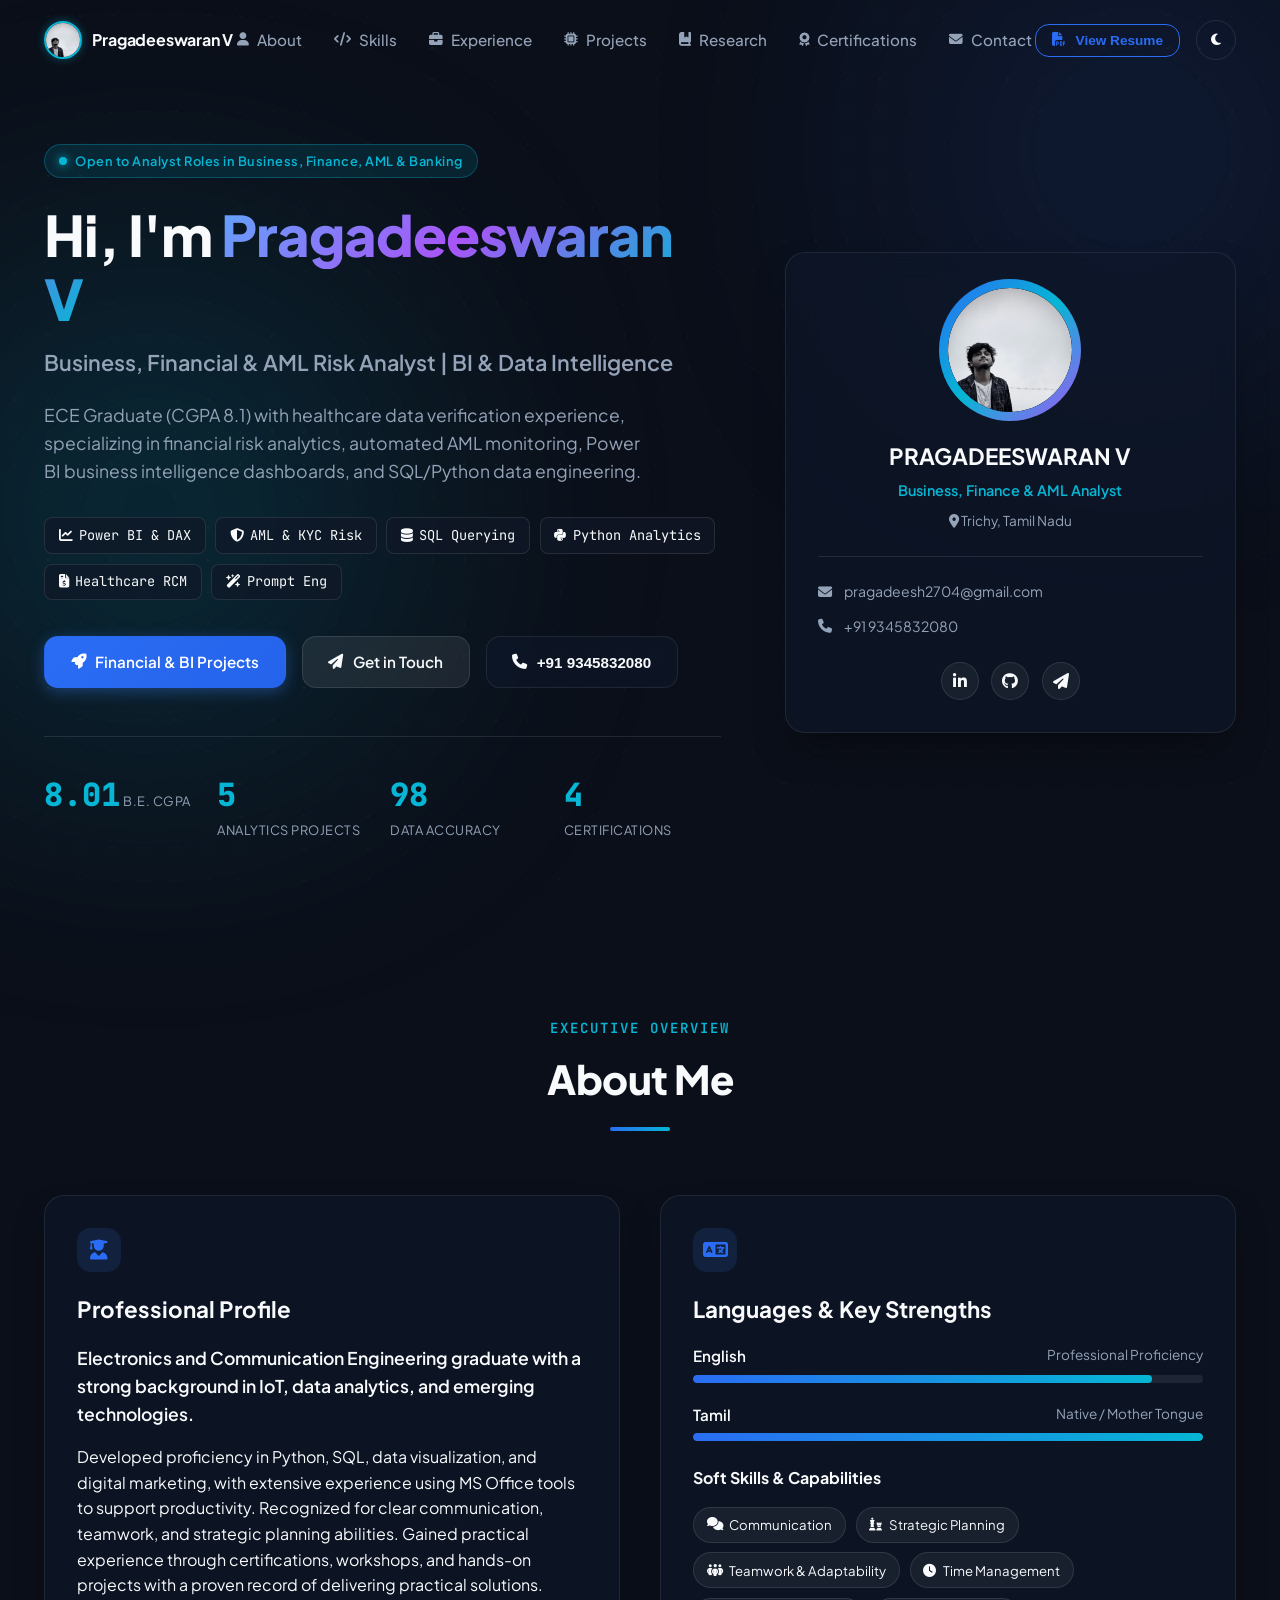
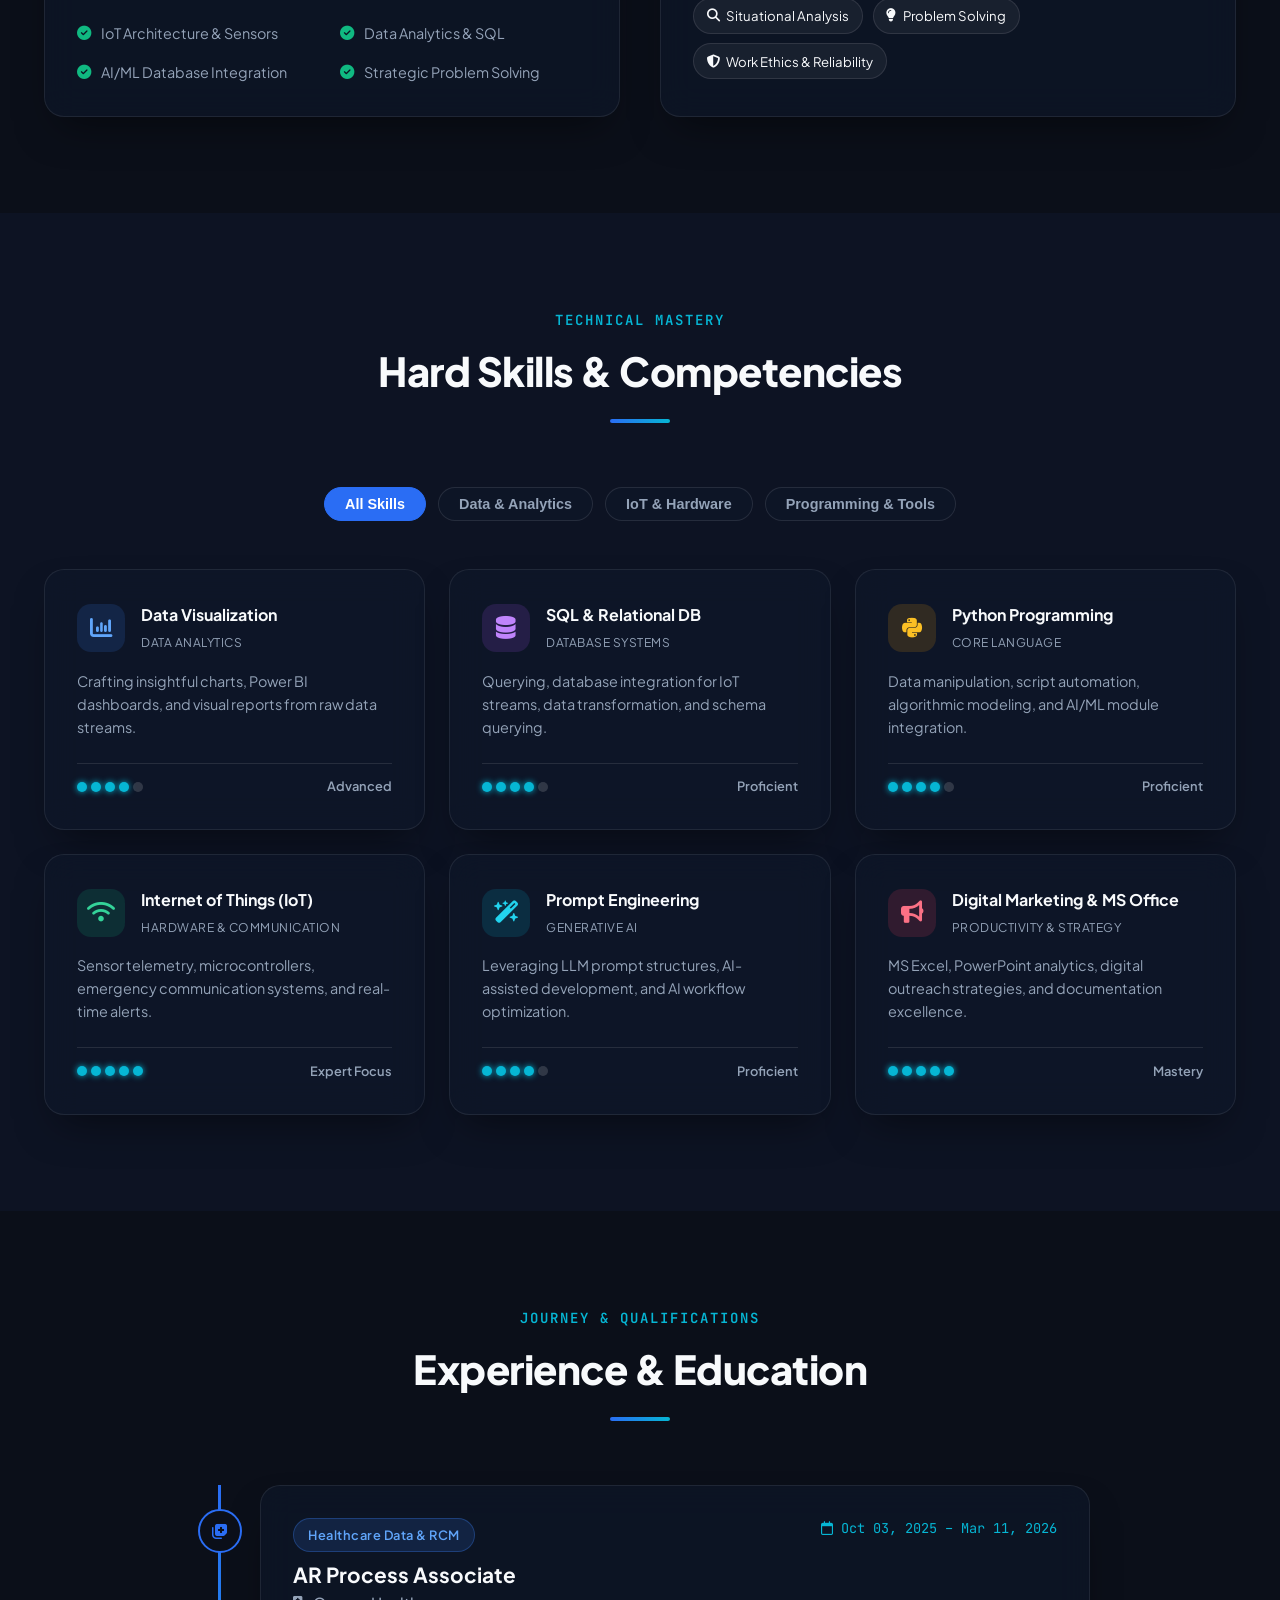
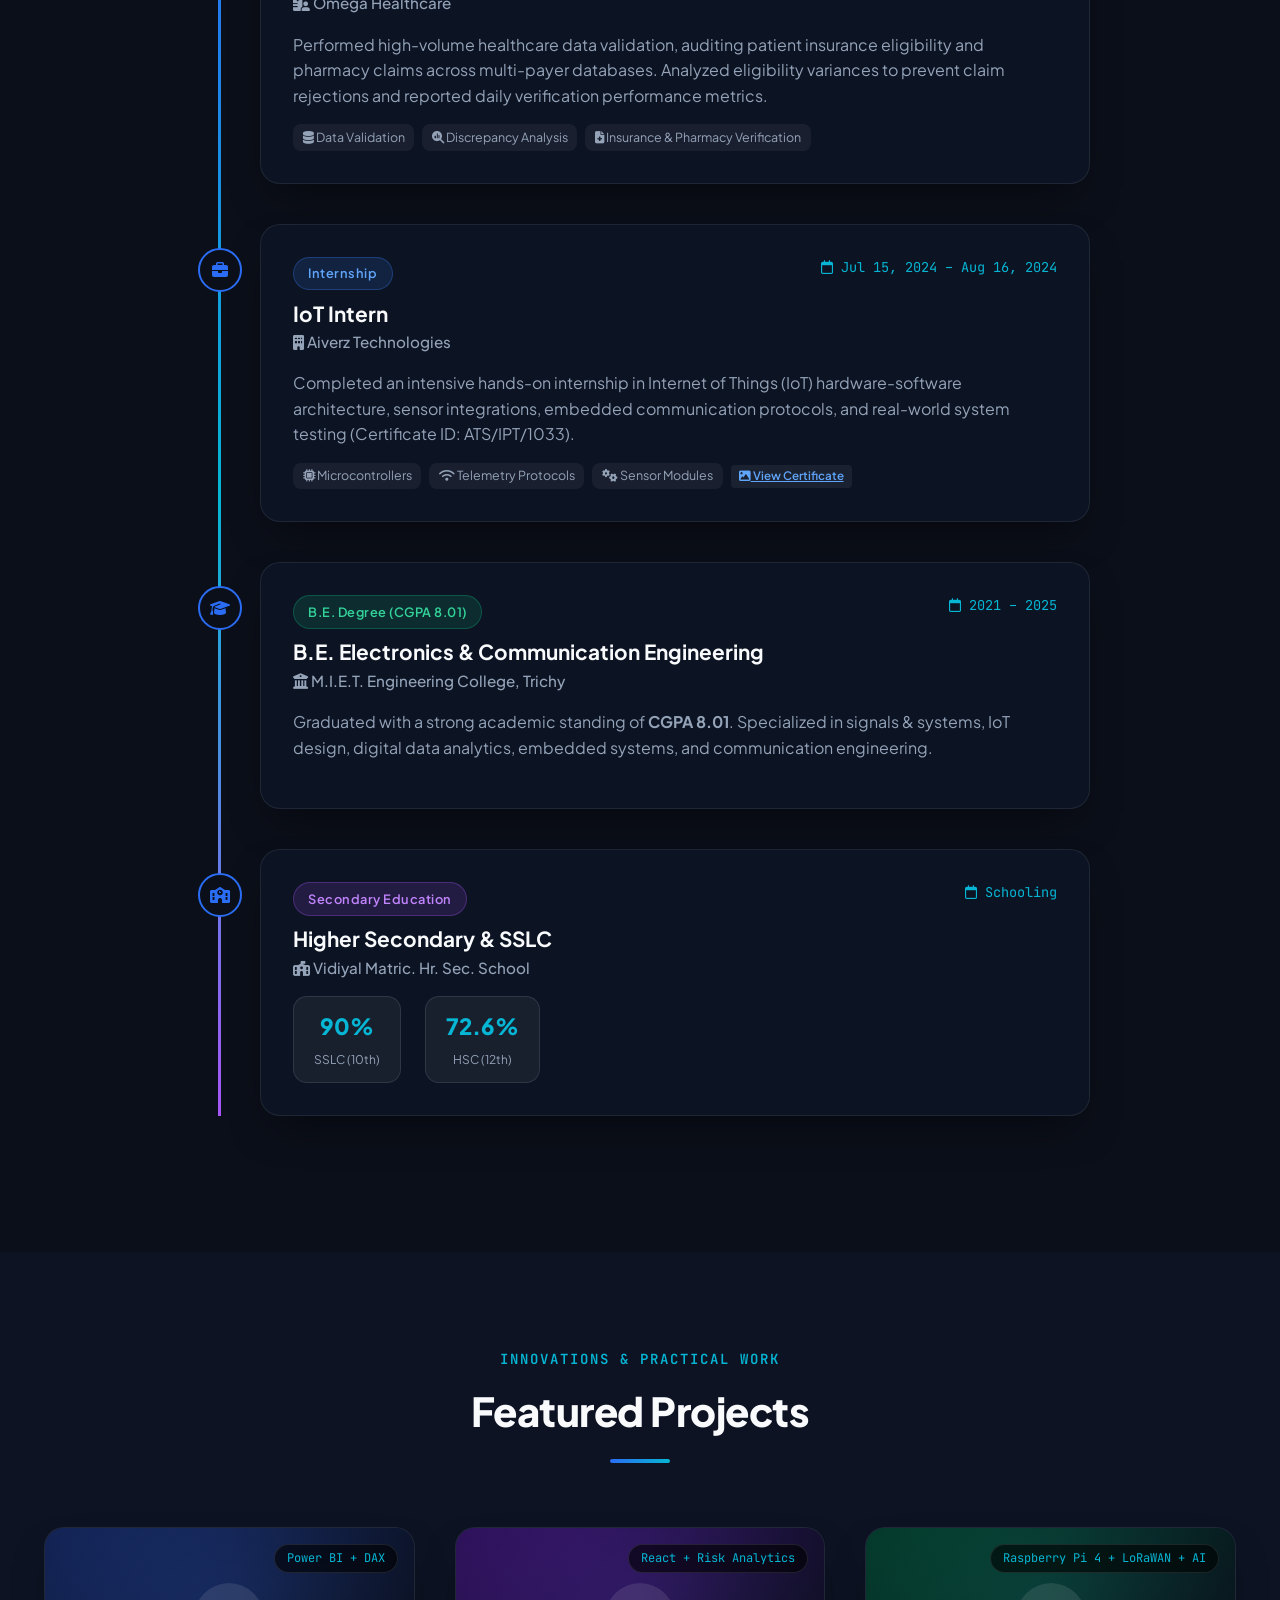
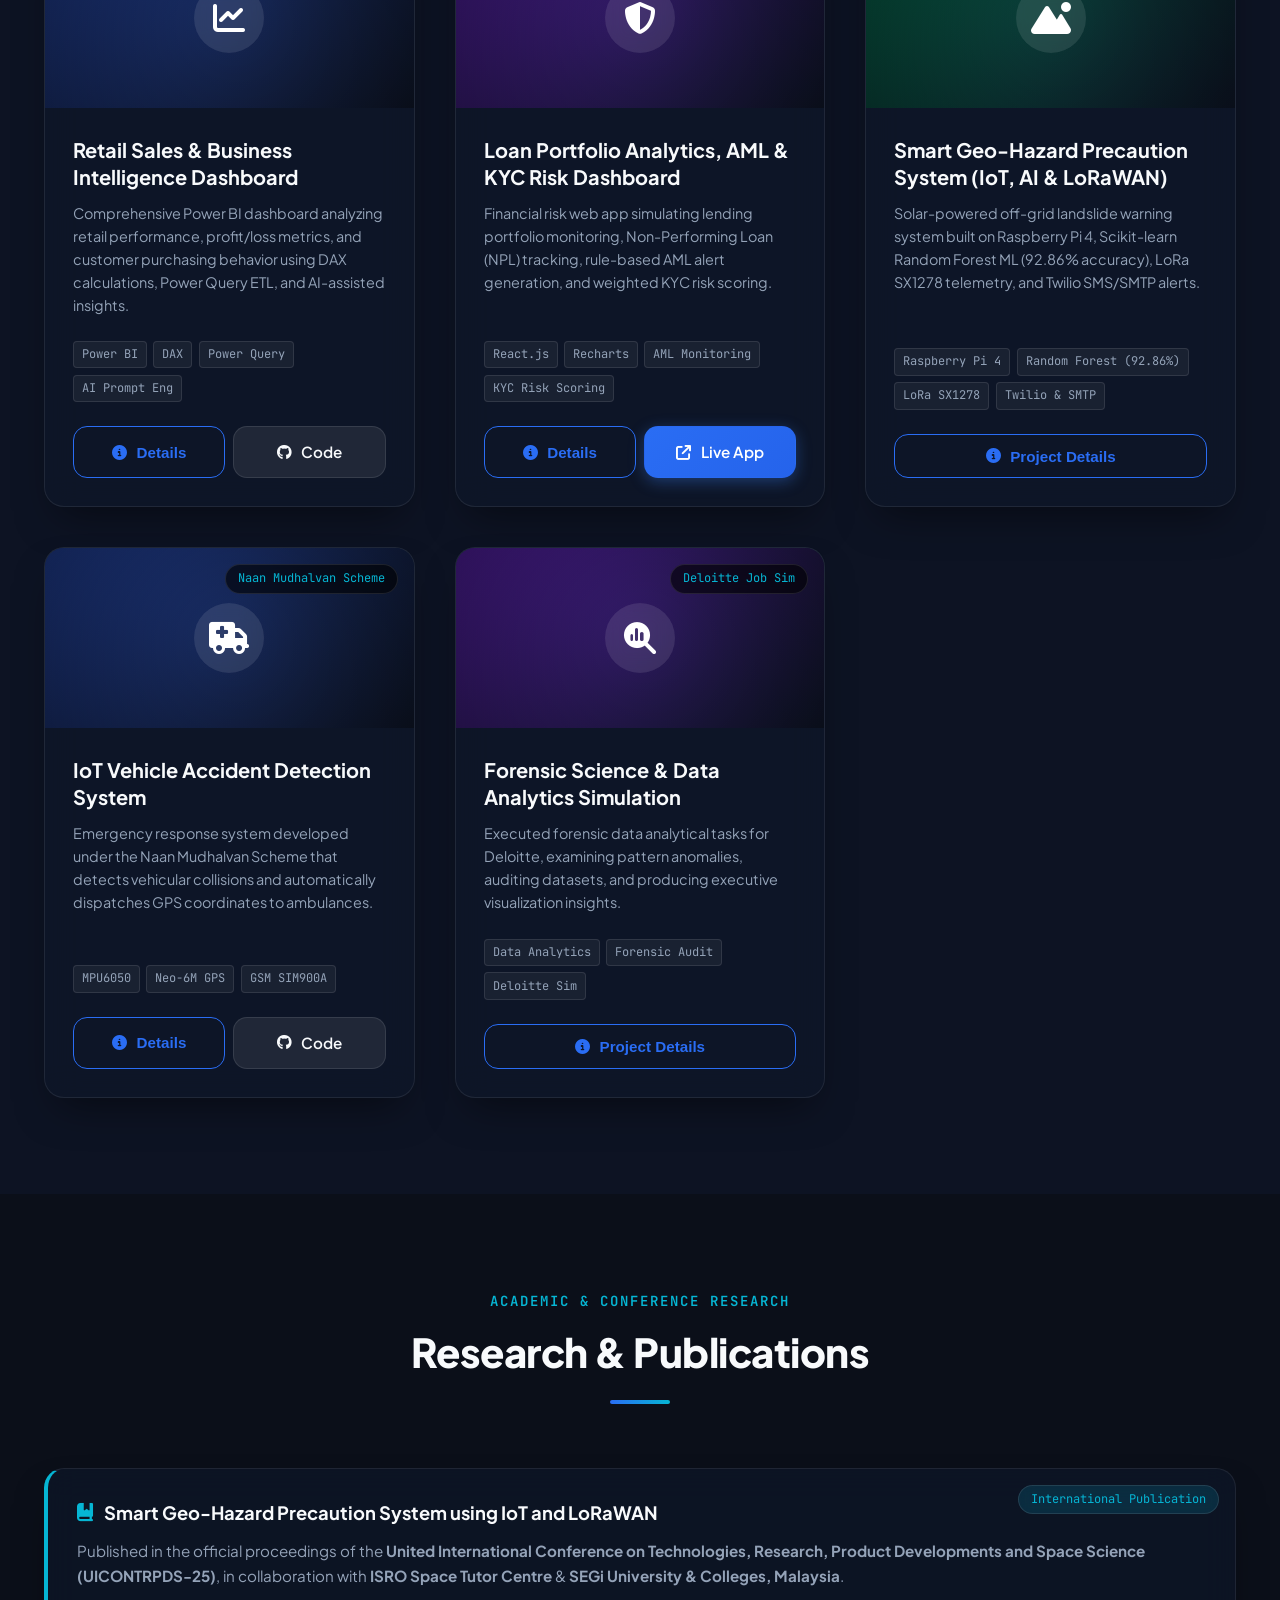
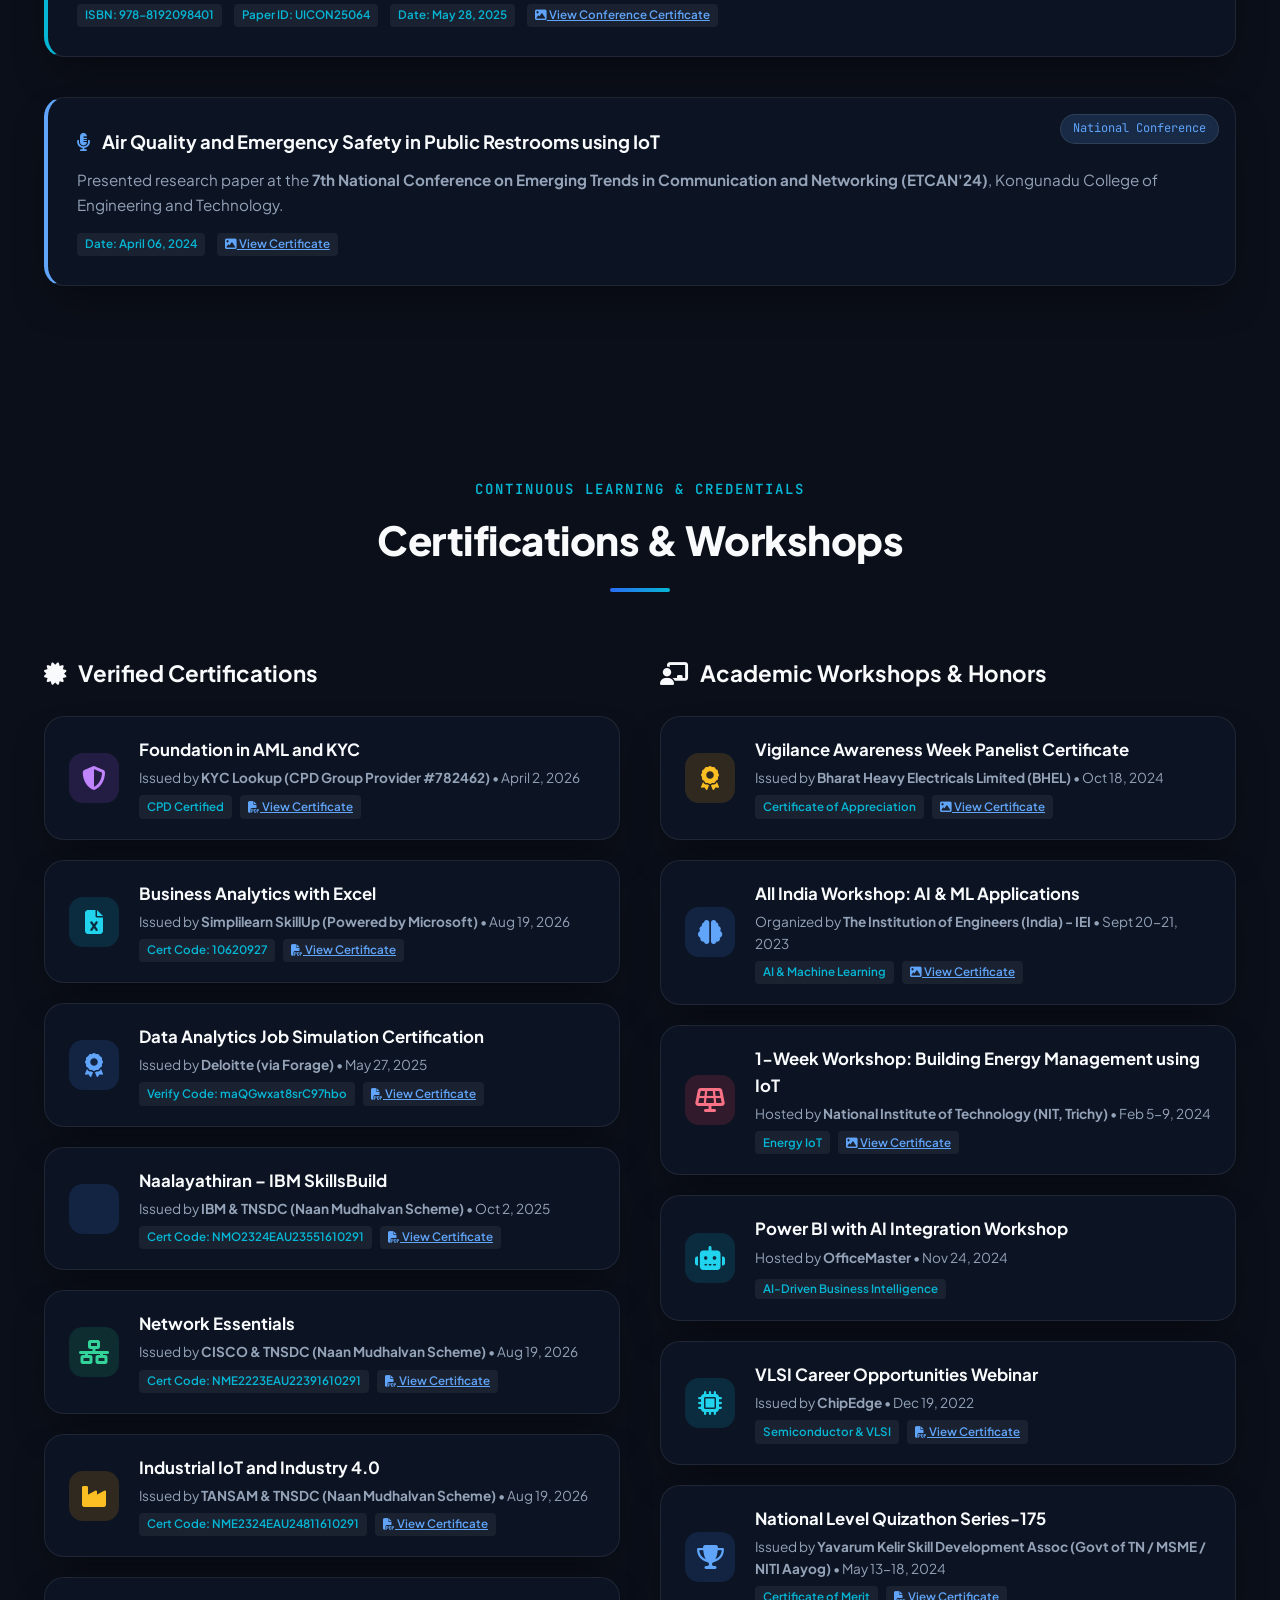
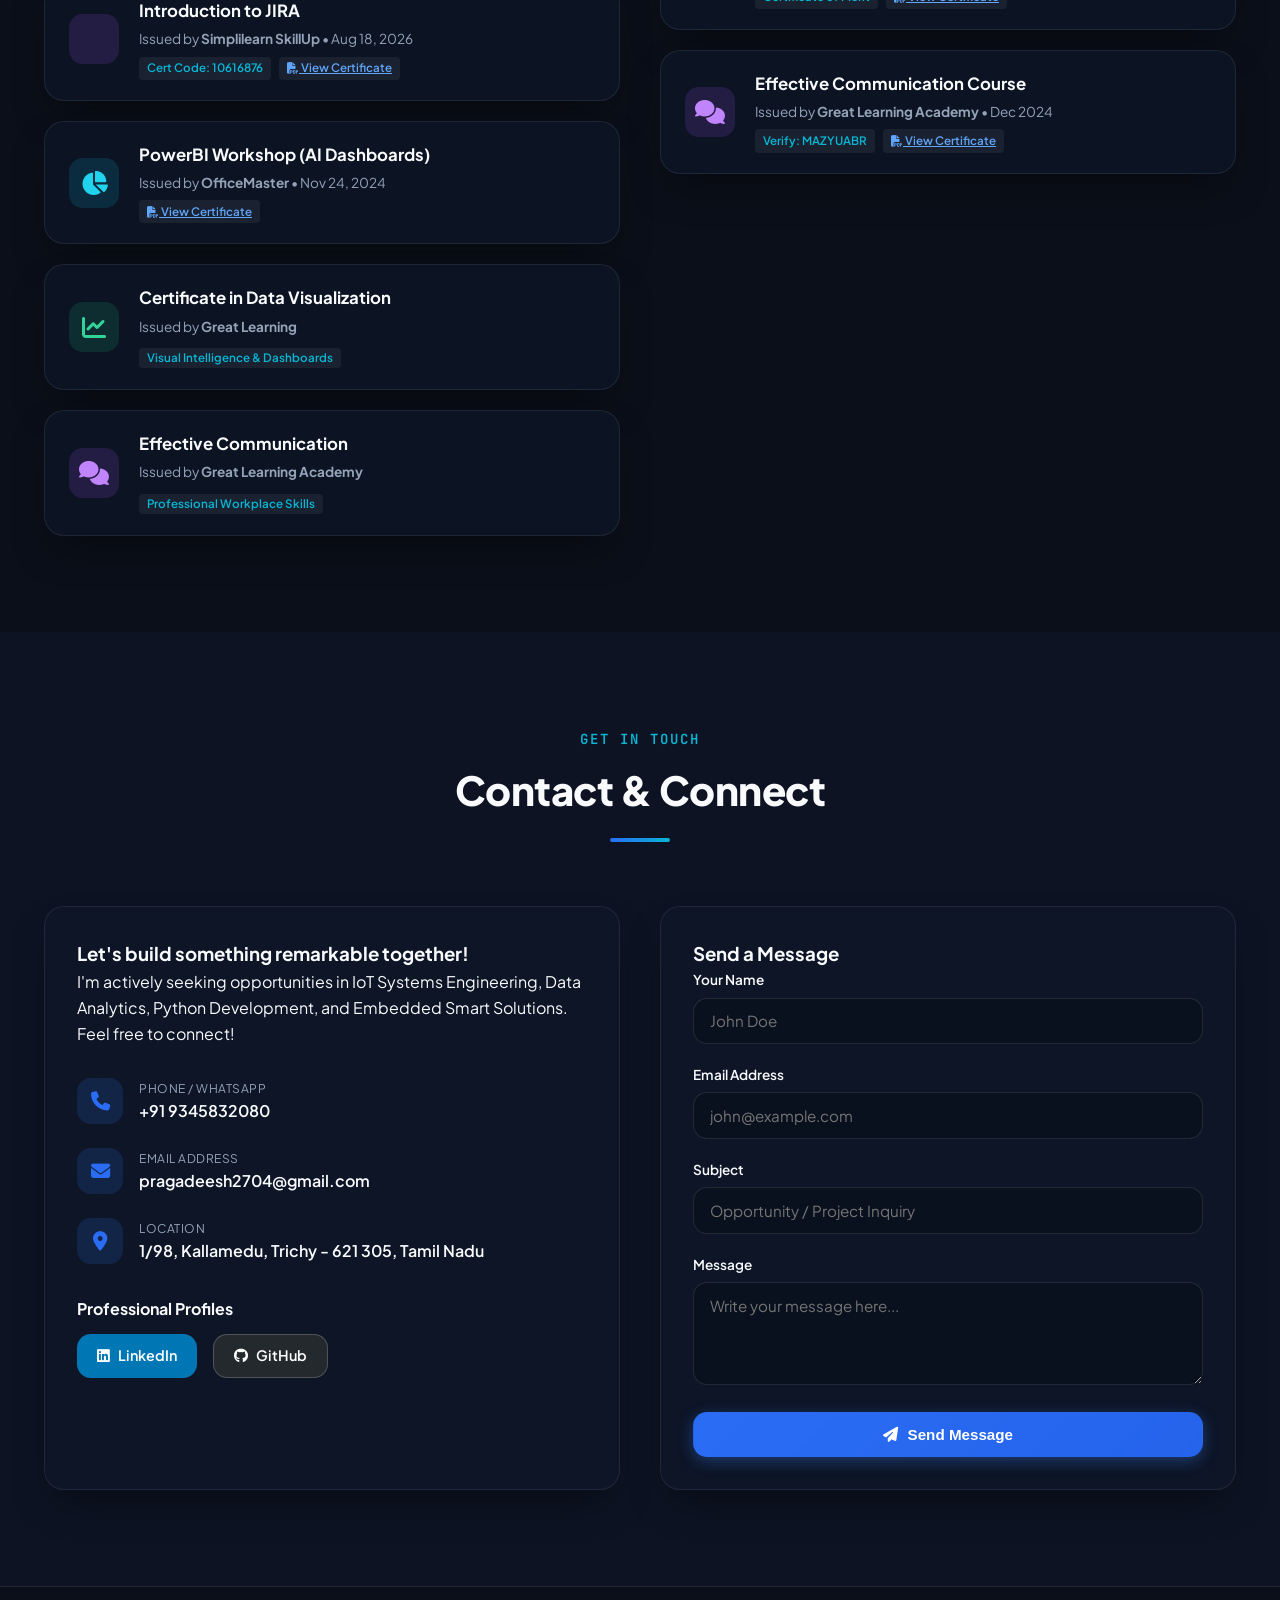
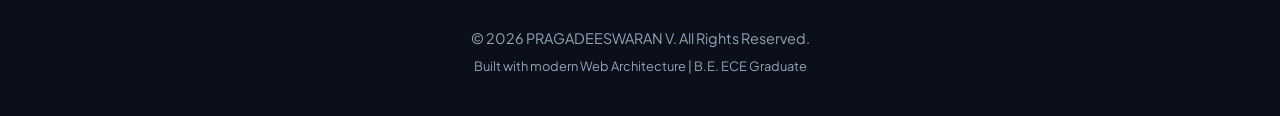
==== commit 7182fb0e: "Add files via upload" ====
--- a/index.html
+++ b/index.html
@@ -412,7 +412,7 @@
                                 <span><i class="fa-solid fa-microchip"></i> Microcontrollers</span>
                                 <span><i class="fa-solid fa-wifi"></i> Telemetry Protocols</span>
                                 <span><i class="fa-solid fa-gears"></i> Sensor Modules</span>
-                                <a href="academic_and_conference_certificates.pdf" target="_blank" class="cert-badge" style="color: #60a5fa; text-decoration: underline;"><i class="fa-solid fa-file-pdf"></i> View Certificate</a>
+                                <a href="aiverz_internship_cert.jpg" target="_blank" class="cert-badge" style="color: #60a5fa; text-decoration: underline;"><i class="fa-solid fa-image"></i> View Certificate</a>
                             </div>
                         </div>
                     </div>
@@ -661,7 +661,7 @@
                         </p>
                         <div style="display: flex; gap: 0.75rem; flex-wrap: wrap; align-items: center;">
                             <span class="cert-badge">Date: April 06, 2024</span>
-                            <a href="academic_and_conference_certificates.pdf" target="_blank" class="cert-badge" style="color: #60a5fa; text-decoration: underline;"><i class="fa-solid fa-file-pdf"></i> View Certificate</a>
+                            <a href="etcan24_conference_cert.jpg" target="_blank" class="cert-badge" style="color: #60a5fa; text-decoration: underline;"><i class="fa-solid fa-image"></i> View Certificate</a>
                         </div>
                     </div>
                 </div>
@@ -808,7 +808,7 @@
                                     <p class="cert-issuer">Issued by <strong>Bharat Heavy Electricals Limited (BHEL)</strong> • Oct 18, 2024</p>
                                     <div style="display: flex; gap: 0.5rem; flex-wrap: wrap; margin-top: 0.4rem;">
                                         <span class="cert-badge">Certificate of Appreciation</span>
-                                        <a href="academic_and_conference_certificates.pdf" target="_blank" class="cert-badge" style="color: #60a5fa; text-decoration: underline;"><i class="fa-solid fa-file-pdf"></i> View Certificate</a>
+                                        <a href="bhel_vigilance_cert.jpg" target="_blank" class="cert-badge" style="color: #60a5fa; text-decoration: underline;"><i class="fa-solid fa-image"></i> View Certificate</a>
                                     </div>
                                 </div>
                             </div>
@@ -820,7 +820,7 @@
                                     <p class="cert-issuer">Organized by <strong>The Institution of Engineers (India) - IEI</strong> • Sept 20-21, 2023</p>
                                     <div style="display: flex; gap: 0.5rem; flex-wrap: wrap; margin-top: 0.4rem;">
                                         <span class="cert-badge">AI & Machine Learning</span>
-                                        <a href="academic_and_conference_certificates.pdf" target="_blank" class="cert-badge" style="color: #60a5fa; text-decoration: underline;"><i class="fa-solid fa-file-pdf"></i> View Certificate</a>
+                                        <a href="iei_aiml_workshop_cert.jpg" target="_blank" class="cert-badge" style="color: #60a5fa; text-decoration: underline;"><i class="fa-solid fa-image"></i> View Certificate</a>
                                     </div>
                                 </div>
                             </div>
@@ -832,7 +832,7 @@
                                     <p class="cert-issuer">Hosted by <strong>National Institute of Technology (NIT, Trichy)</strong> • Feb 5-9, 2024</p>
                                     <div style="display: flex; gap: 0.5rem; flex-wrap: wrap; margin-top: 0.4rem;">
                                         <span class="cert-badge">Energy IoT</span>
-                                        <a href="academic_and_conference_certificates.pdf" target="_blank" class="cert-badge" style="color: #60a5fa; text-decoration: underline;"><i class="fa-solid fa-file-pdf"></i> View Certificate</a>
+                                        <a href="nit_trichy_workshop_cert.jpg" target="_blank" class="cert-badge" style="color: #60a5fa; text-decoration: underline;"><i class="fa-solid fa-image"></i> View Certificate</a>
                                     </div>
                                 </div>
                             </div>
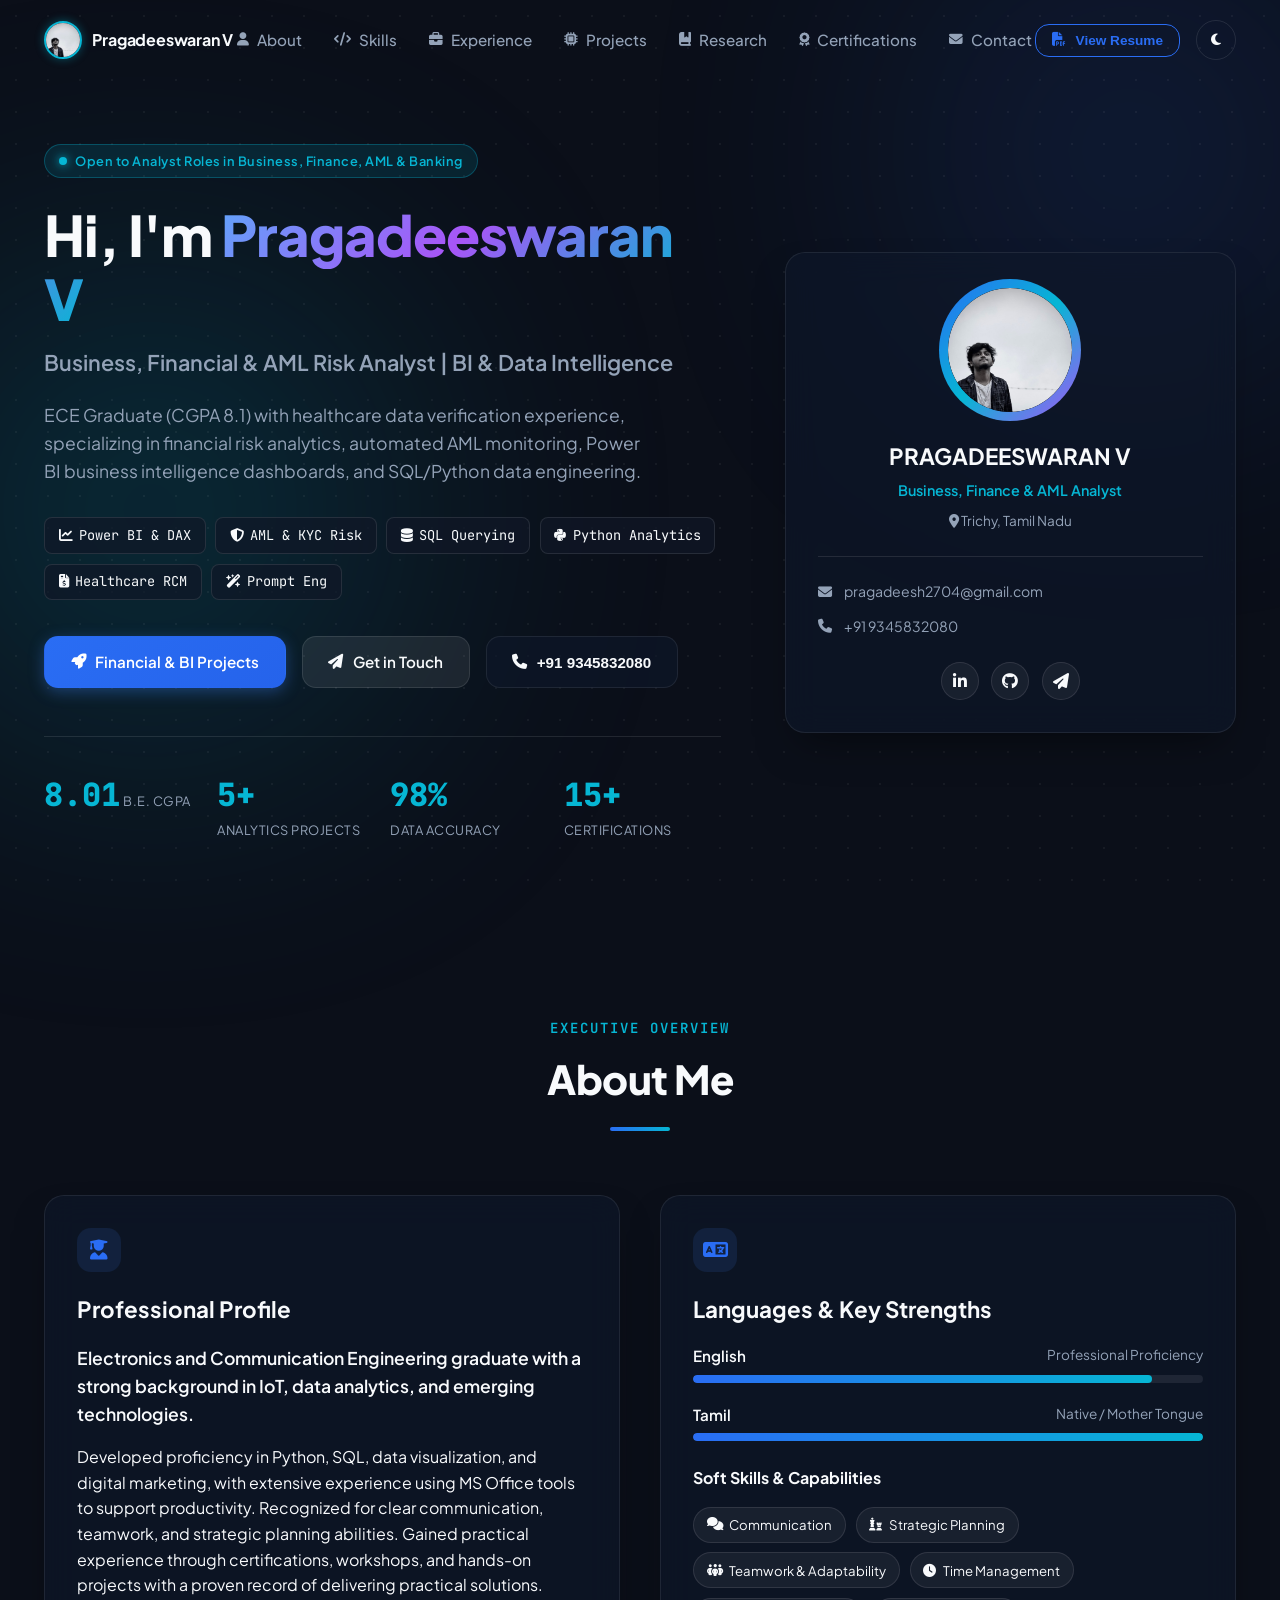
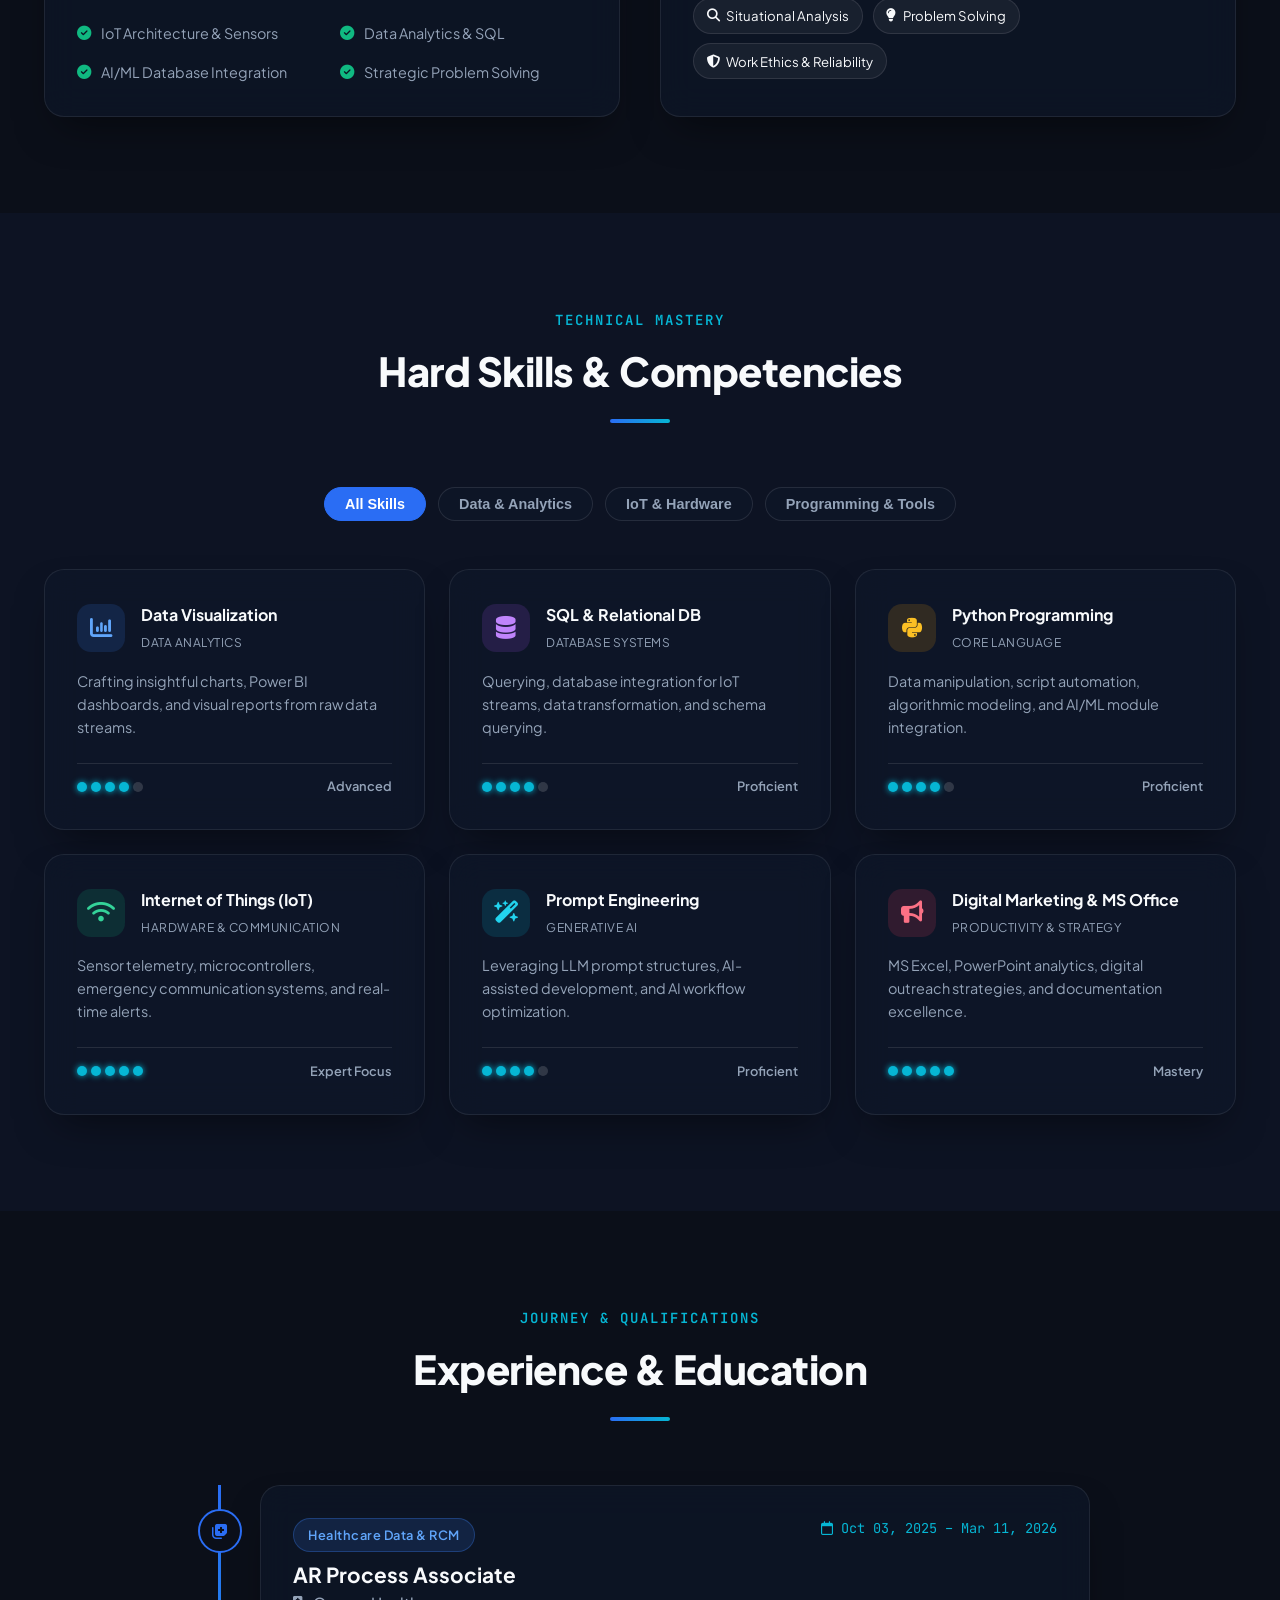
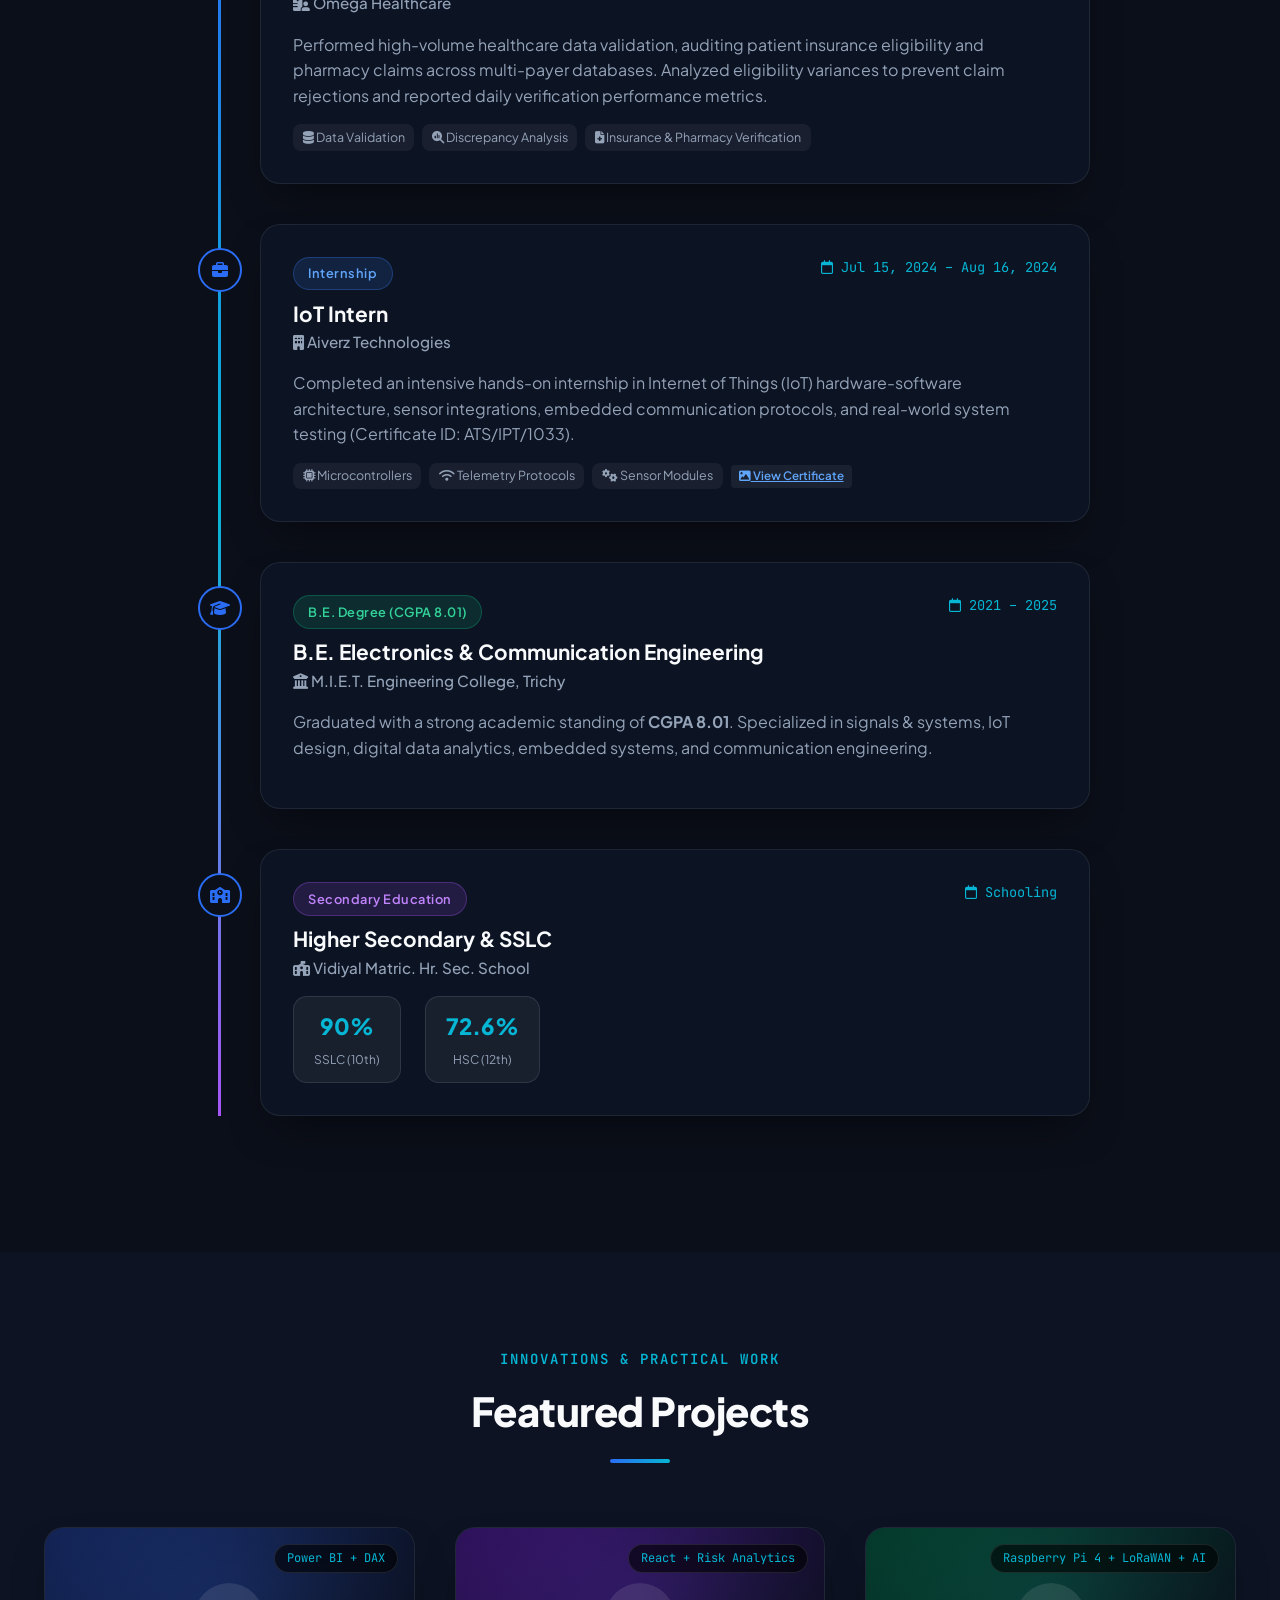
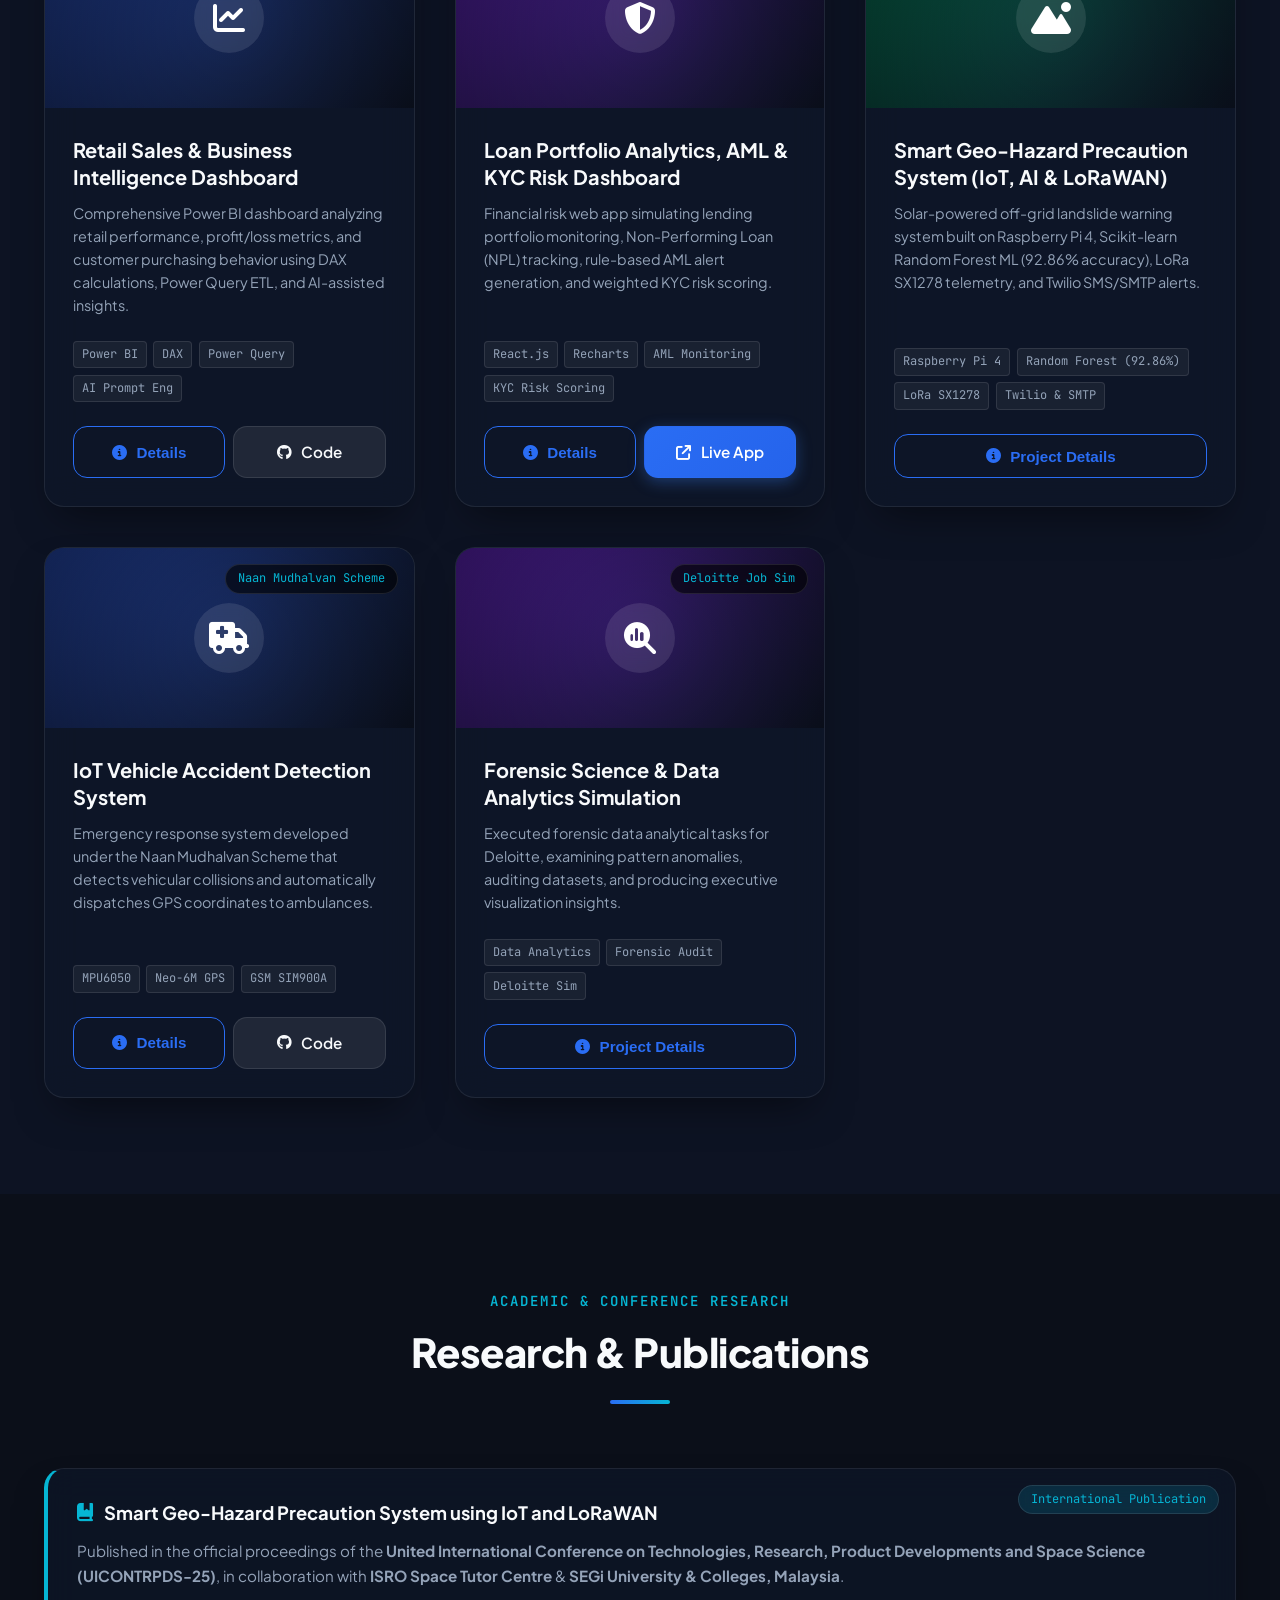
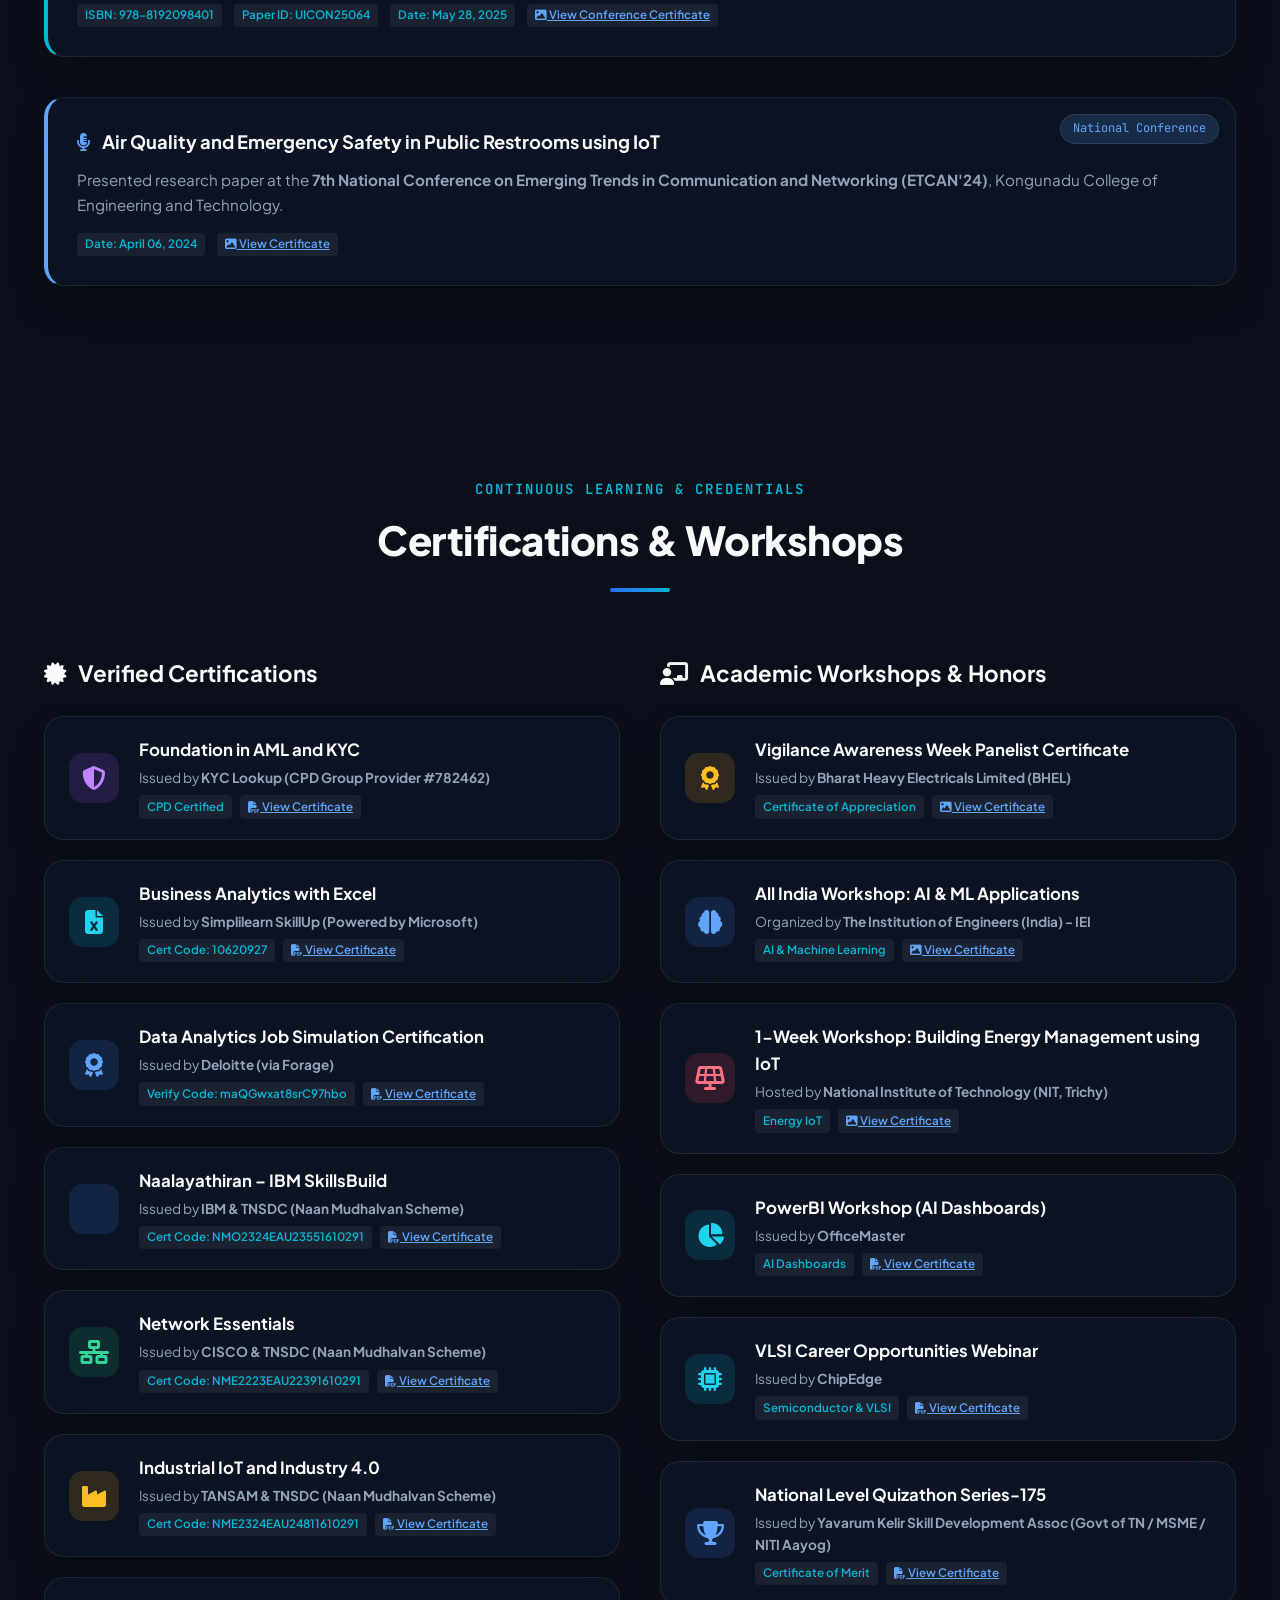
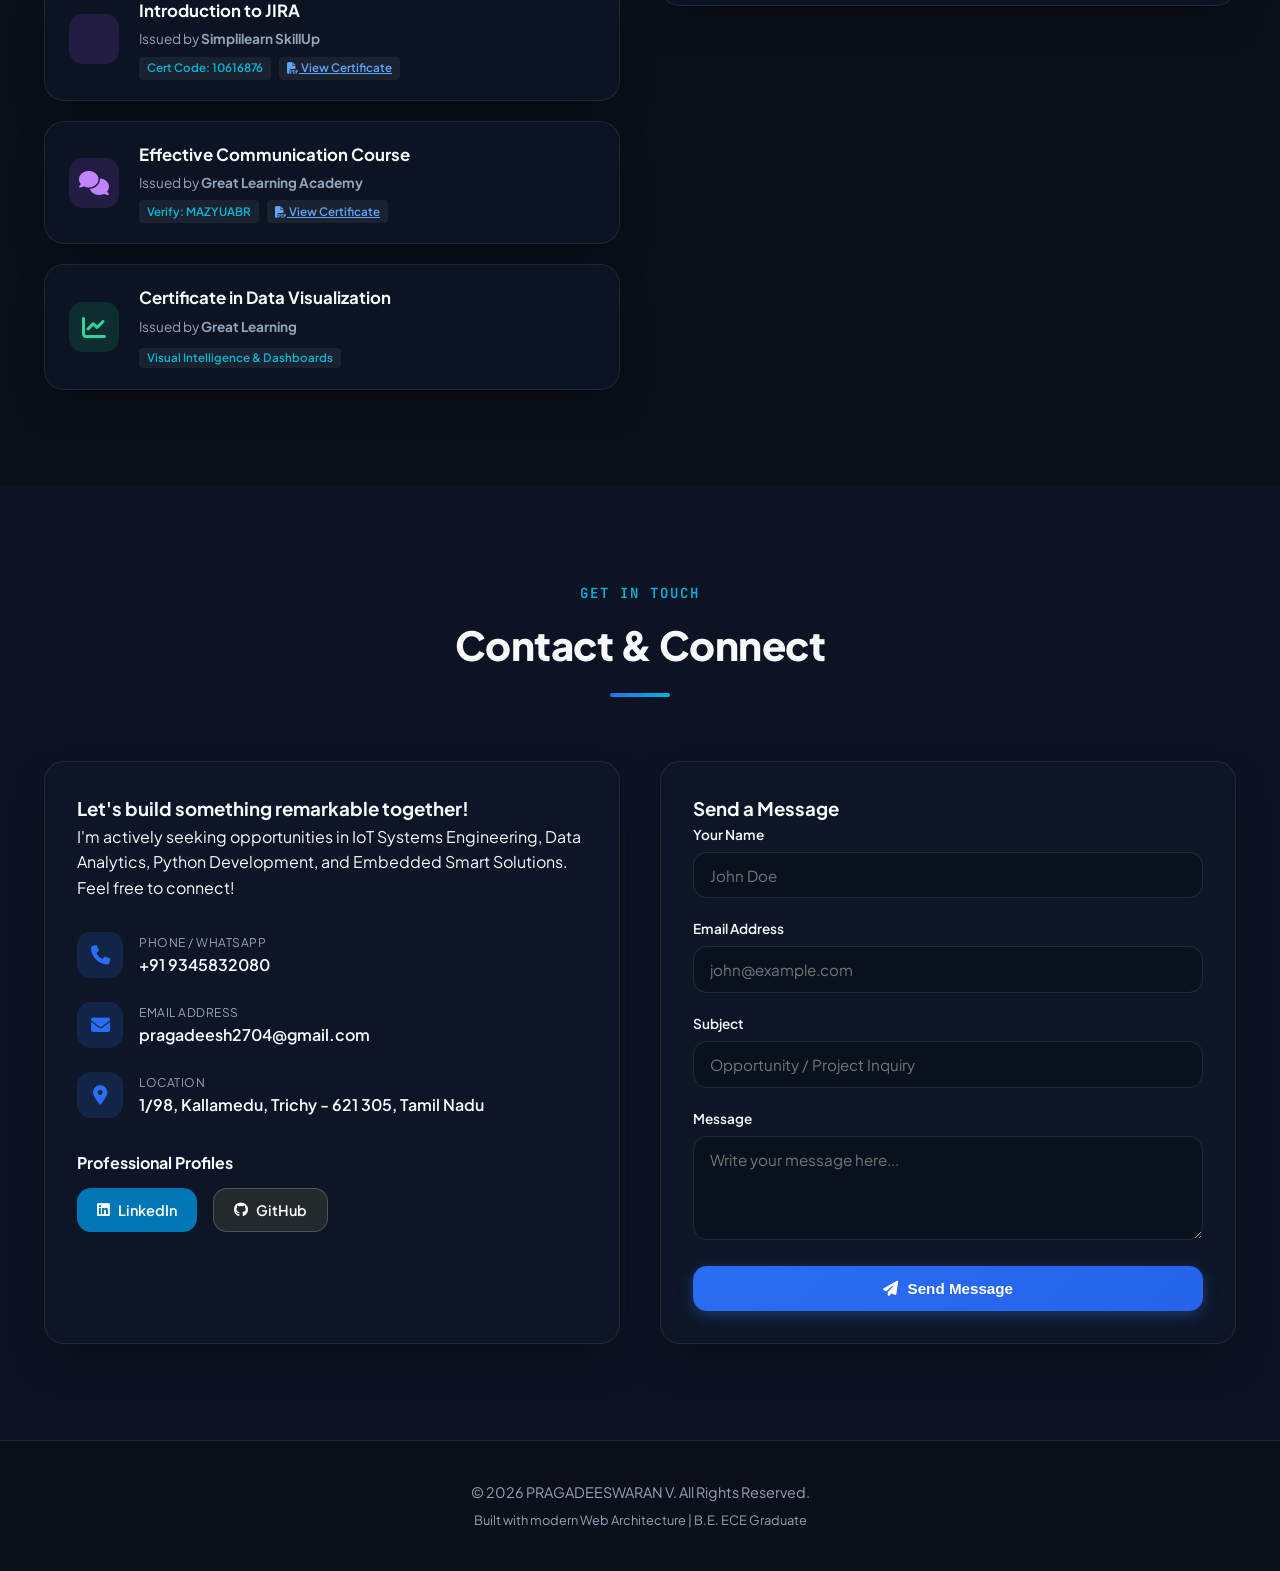
==== commit f6939f58: "Add files via upload" ====
--- a/index.html
+++ b/index.html
@@ -3,8 +3,8 @@
 <head>
     <meta charset="UTF-8">
     <meta name="viewport" content="width=device-width, initial-scale=1.0">
-    <title>Pragadeeswaran V | ECE & IoT Specialist | Data Analytics Portfolio</title>
-    <meta name="description" content="Portfolio of Pragadeeswaran V - Electronics & Communication Engineer specializing in IoT, Data Analytics, Python, and AI/ML solutions.">
+    <title>Pragadeeswaran V | Business, Financial & Risk Data Analyst</title>
+    <meta name="description" content="Portfolio of Pragadeeswaran V - Business, Financial & Risk Data Analyst specializing in Power BI, DAX, AML/KYC Risk Systems, SQL, Python, and Healthcare Analytics.">
     <!-- Google Fonts -->
     <link rel="preconnect" href="https://fonts.googleapis.com">
     <link rel="preconnect" href="https://fonts.gstatic.com" crossorigin>
@@ -106,15 +106,15 @@
                             <span class="stat-label">B.E. CGPA</span>
                         </div>
                         <div class="stat-card">
-                            <span class="stat-number" data-target="5">5+</span>
+                            <span class="stat-number" data-target="5+">5+</span>
                             <span class="stat-label">Analytics Projects</span>
                         </div>
                         <div class="stat-card">
-                            <span class="stat-number" data-target="98">98%</span>
+                            <span class="stat-number" data-target="98%">98%</span>
                             <span class="stat-label">Data Accuracy</span>
                         </div>
                         <div class="stat-card">
-                            <span class="stat-number" data-target="4">4+</span>
+                            <span class="stat-number" data-target="15+">15+</span>
                             <span class="stat-label">Certifications</span>
                         </div>
                     </div>
@@ -686,7 +686,7 @@
                                 <div class="cert-icon icon-purple"><i class="fa-solid fa-shield-halved"></i></div>
                                 <div class="cert-info">
                                     <h4>Foundation in AML and KYC</h4>
-                                    <p class="cert-issuer">Issued by <strong>KYC Lookup (CPD Group Provider #782462)</strong> • April 2, 2026</p>
+                                    <p class="cert-issuer">Issued by <strong>KYC Lookup (CPD Group Provider #782462)</strong></p>
                                     <div style="display: flex; gap: 0.5rem; flex-wrap: wrap; margin-top: 0.4rem;">
                                         <span class="cert-badge">CPD Certified</span>
                                         <a href="aml_kyc_cert.pdf" target="_blank" class="cert-badge" style="color: #60a5fa; text-decoration: underline;"><i class="fa-solid fa-file-pdf"></i> View Certificate</a>
@@ -698,7 +698,7 @@
                                 <div class="cert-icon icon-cyan"><i class="fa-solid fa-file-excel"></i></div>
                                 <div class="cert-info">
                                     <h4>Business Analytics with Excel</h4>
-                                    <p class="cert-issuer">Issued by <strong>Simplilearn SkillUp (Powered by Microsoft)</strong> • Aug 19, 2026</p>
+                                    <p class="cert-issuer">Issued by <strong>Simplilearn SkillUp (Powered by Microsoft)</strong></p>
                                     <div style="display: flex; gap: 0.5rem; flex-wrap: wrap; margin-top: 0.4rem;">
                                         <span class="cert-badge">Cert Code: 10620927</span>
                                         <a href="excel_analytics_certificate.pdf" target="_blank" class="cert-badge" style="color: #60a5fa; text-decoration: underline;"><i class="fa-solid fa-file-pdf"></i> View Certificate</a>
@@ -710,7 +710,7 @@
                                 <div class="cert-icon icon-blue"><i class="fa-solid fa-award"></i></div>
                                 <div class="cert-info">
                                     <h4>Data Analytics Job Simulation Certification</h4>
-                                    <p class="cert-issuer">Issued by <strong>Deloitte (via Forage)</strong> • May 27, 2025</p>
+                                    <p class="cert-issuer">Issued by <strong>Deloitte (via Forage)</strong></p>
                                     <div style="display: flex; gap: 0.5rem; flex-wrap: wrap; margin-top: 0.4rem;">
                                         <span class="cert-badge">Verify Code: maQGwxat8srC97hbo</span>
                                         <a href="deloitte_certificate.pdf" target="_blank" class="cert-badge" style="color: #60a5fa; text-decoration: underline;"><i class="fa-solid fa-file-pdf"></i> View Certificate</a>
@@ -722,7 +722,7 @@
                                 <div class="cert-icon icon-blue"><i class="fa-brands fa-ibm"></i></div>
                                 <div class="cert-info">
                                     <h4>Naalayathiran – IBM SkillsBuild</h4>
-                                    <p class="cert-issuer">Issued by <strong>IBM & TNSDC (Naan Mudhalvan Scheme)</strong> • Oct 2, 2025</p>
+                                    <p class="cert-issuer">Issued by <strong>IBM & TNSDC (Naan Mudhalvan Scheme)</strong></p>
                                     <div style="display: flex; gap: 0.5rem; flex-wrap: wrap; margin-top: 0.4rem;">
                                         <span class="cert-badge">Cert Code: NMO2324EAU23551610291</span>
                                         <a href="ibm_skillsbuild_cert.pdf" target="_blank" class="cert-badge" style="color: #60a5fa; text-decoration: underline;"><i class="fa-solid fa-file-pdf"></i> View Certificate</a>
@@ -734,7 +734,7 @@
                                 <div class="cert-icon icon-green"><i class="fa-solid fa-network-wired"></i></div>
                                 <div class="cert-info">
                                     <h4>Network Essentials</h4>
-                                    <p class="cert-issuer">Issued by <strong>CISCO & TNSDC (Naan Mudhalvan Scheme)</strong> • Aug 19, 2026</p>
+                                    <p class="cert-issuer">Issued by <strong>CISCO & TNSDC (Naan Mudhalvan Scheme)</strong></p>
                                     <div style="display: flex; gap: 0.5rem; flex-wrap: wrap; margin-top: 0.4rem;">
                                         <span class="cert-badge">Cert Code: NME2223EAU22391610291</span>
                                         <a href="cisco_network_cert.pdf" target="_blank" class="cert-badge" style="color: #60a5fa; text-decoration: underline;"><i class="fa-solid fa-file-pdf"></i> View Certificate</a>
@@ -746,7 +746,7 @@
                                 <div class="cert-icon icon-yellow"><i class="fa-solid fa-industry"></i></div>
                                 <div class="cert-info">
                                     <h4>Industrial IoT and Industry 4.0</h4>
-                                    <p class="cert-issuer">Issued by <strong>TANSAM & TNSDC (Naan Mudhalvan Scheme)</strong> • Aug 19, 2026</p>
+                                    <p class="cert-issuer">Issued by <strong>TANSAM & TNSDC (Naan Mudhalvan Scheme)</strong></p>
                                     <div style="display: flex; gap: 0.5rem; flex-wrap: wrap; margin-top: 0.4rem;">
                                         <span class="cert-badge">Cert Code: NME2324EAU24811610291</span>
                                         <a href="tansam_iiot_cert.pdf" target="_blank" class="cert-badge" style="color: #60a5fa; text-decoration: underline;"><i class="fa-solid fa-file-pdf"></i> View Certificate</a>
@@ -758,7 +758,7 @@
                                 <div class="cert-icon icon-purple"><i class="fa-solid fa-kanban"></i></div>
                                 <div class="cert-info">
                                     <h4>Introduction to JIRA</h4>
-                                    <p class="cert-issuer">Issued by <strong>Simplilearn SkillUp</strong> • Aug 18, 2026</p>
+                                    <p class="cert-issuer">Issued by <strong>Simplilearn SkillUp</strong></p>
                                     <div style="display: flex; gap: 0.5rem; flex-wrap: wrap; margin-top: 0.4rem;">
                                         <span class="cert-badge">Cert Code: 10616876</span>
                                         <a href="jira_certificate.pdf" target="_blank" class="cert-badge" style="color: #60a5fa; text-decoration: underline;"><i class="fa-solid fa-file-pdf"></i> View Certificate</a>
@@ -767,12 +767,13 @@
                             </div>
 
                             <div class="glass-card cert-item">
-                                <div class="cert-icon icon-cyan"><i class="fa-solid fa-chart-pie"></i></div>
-                                <div class="cert-info">
-                                    <h4>PowerBI Workshop (AI Dashboards)</h4>
-                                    <p class="cert-issuer">Issued by <strong>OfficeMaster</strong> • Nov 24, 2024</p>
-                                    <div style="display: flex; gap: 0.5rem; flex-wrap: wrap; margin-top: 0.4rem;">
-                                        <a href="officemaster_powerbi_cert.pdf" target="_blank" class="cert-badge" style="color: #60a5fa; text-decoration: underline;"><i class="fa-solid fa-file-pdf"></i> View Certificate</a>
+                                <div class="cert-icon icon-purple"><i class="fa-solid fa-comments"></i></div>
+                                <div class="cert-info">
+                                    <h4>Effective Communication Course</h4>
+                                    <p class="cert-issuer">Issued by <strong>Great Learning Academy</strong></p>
+                                    <div style="display: flex; gap: 0.5rem; flex-wrap: wrap; margin-top: 0.4rem;">
+                                        <span class="cert-badge">Verify: MAZYUABR</span>
+                                        <a href="great_learning_communication_cert.pdf" target="_blank" class="cert-badge" style="color: #60a5fa; text-decoration: underline;"><i class="fa-solid fa-file-pdf"></i> View Certificate</a>
                                     </div>
                                 </div>
                             </div>
@@ -783,15 +784,6 @@
                                     <h4>Certificate in Data Visualization</h4>
                                     <p class="cert-issuer">Issued by <strong>Great Learning</strong></p>
                                     <span class="cert-badge">Visual Intelligence & Dashboards</span>
-                                </div>
-                            </div>
-
-                            <div class="glass-card cert-item">
-                                <div class="cert-icon icon-purple"><i class="fa-solid fa-comments"></i></div>
-                                <div class="cert-info">
-                                    <h4>Effective Communication</h4>
-                                    <p class="cert-issuer">Issued by <strong>Great Learning Academy</strong></p>
-                                    <span class="cert-badge">Professional Workplace Skills</span>
                                 </div>
                             </div>
                         </div>
@@ -805,7 +797,7 @@
                                 <div class="cert-icon icon-yellow"><i class="fa-solid fa-award"></i></div>
                                 <div class="cert-info">
                                     <h4>Vigilance Awareness Week Panelist Certificate</h4>
-                                    <p class="cert-issuer">Issued by <strong>Bharat Heavy Electricals Limited (BHEL)</strong> • Oct 18, 2024</p>
+                                    <p class="cert-issuer">Issued by <strong>Bharat Heavy Electricals Limited (BHEL)</strong></p>
                                     <div style="display: flex; gap: 0.5rem; flex-wrap: wrap; margin-top: 0.4rem;">
                                         <span class="cert-badge">Certificate of Appreciation</span>
                                         <a href="bhel_vigilance_cert.jpg" target="_blank" class="cert-badge" style="color: #60a5fa; text-decoration: underline;"><i class="fa-solid fa-image"></i> View Certificate</a>
@@ -817,7 +809,7 @@
                                 <div class="cert-icon icon-blue"><i class="fa-solid fa-brain"></i></div>
                                 <div class="cert-info">
                                     <h4>All India Workshop: AI & ML Applications</h4>
-                                    <p class="cert-issuer">Organized by <strong>The Institution of Engineers (India) - IEI</strong> • Sept 20-21, 2023</p>
+                                    <p class="cert-issuer">Organized by <strong>The Institution of Engineers (India) - IEI</strong></p>
                                     <div style="display: flex; gap: 0.5rem; flex-wrap: wrap; margin-top: 0.4rem;">
                                         <span class="cert-badge">AI & Machine Learning</span>
                                         <a href="iei_aiml_workshop_cert.jpg" target="_blank" class="cert-badge" style="color: #60a5fa; text-decoration: underline;"><i class="fa-solid fa-image"></i> View Certificate</a>
@@ -829,7 +821,7 @@
                                 <div class="cert-icon icon-red"><i class="fa-solid fa-solar-panel"></i></div>
                                 <div class="cert-info">
                                     <h4>1-Week Workshop: Building Energy Management using IoT</h4>
-                                    <p class="cert-issuer">Hosted by <strong>National Institute of Technology (NIT, Trichy)</strong> • Feb 5-9, 2024</p>
+                                    <p class="cert-issuer">Hosted by <strong>National Institute of Technology (NIT, Trichy)</strong></p>
                                     <div style="display: flex; gap: 0.5rem; flex-wrap: wrap; margin-top: 0.4rem;">
                                         <span class="cert-badge">Energy IoT</span>
                                         <a href="nit_trichy_workshop_cert.jpg" target="_blank" class="cert-badge" style="color: #60a5fa; text-decoration: underline;"><i class="fa-solid fa-image"></i> View Certificate</a>
@@ -838,11 +830,14 @@
                             </div>
 
                             <div class="glass-card cert-item">
-                                <div class="cert-icon icon-cyan"><i class="fa-solid fa-robot"></i></div>
-                                <div class="cert-info">
-                                    <h4>Power BI with AI Integration Workshop</h4>
-                                    <p class="cert-issuer">Hosted by <strong>OfficeMaster</strong> • Nov 24, 2024</p>
-                                    <span class="cert-badge">AI-Driven Business Intelligence</span>
+                                <div class="cert-icon icon-cyan"><i class="fa-solid fa-chart-pie"></i></div>
+                                <div class="cert-info">
+                                    <h4>PowerBI Workshop (AI Dashboards)</h4>
+                                    <p class="cert-issuer">Issued by <strong>OfficeMaster</strong></p>
+                                    <div style="display: flex; gap: 0.5rem; flex-wrap: wrap; margin-top: 0.4rem;">
+                                        <span class="cert-badge">AI Dashboards</span>
+                                        <a href="officemaster_powerbi_cert.pdf" target="_blank" class="cert-badge" style="color: #60a5fa; text-decoration: underline;"><i class="fa-solid fa-file-pdf"></i> View Certificate</a>
+                                    </div>
                                 </div>
                             </div>
 
@@ -850,7 +845,7 @@
                                 <div class="cert-icon icon-cyan"><i class="fa-solid fa-microchip"></i></div>
                                 <div class="cert-info">
                                     <h4>VLSI Career Opportunities Webinar</h4>
-                                    <p class="cert-issuer">Issued by <strong>ChipEdge</strong> • Dec 19, 2022</p>
+                                    <p class="cert-issuer">Issued by <strong>ChipEdge</strong></p>
                                     <div style="display: flex; gap: 0.5rem; flex-wrap: wrap; margin-top: 0.4rem;">
                                         <span class="cert-badge">Semiconductor & VLSI</span>
                                         <a href="chipedge_vlsi_cert.pdf" target="_blank" class="cert-badge" style="color: #60a5fa; text-decoration: underline;"><i class="fa-solid fa-file-pdf"></i> View Certificate</a>
@@ -862,22 +857,10 @@
                                 <div class="cert-icon icon-blue"><i class="fa-solid fa-trophy"></i></div>
                                 <div class="cert-info">
                                     <h4>National Level Quizathon Series-175</h4>
-                                    <p class="cert-issuer">Issued by <strong>Yavarum Kelir Skill Development Assoc (Govt of TN / MSME / NITI Aayog)</strong> • May 13-18, 2024</p>
+                                    <p class="cert-issuer">Issued by <strong>Yavarum Kelir Skill Development Assoc (Govt of TN / MSME / NITI Aayog)</strong></p>
                                     <div style="display: flex; gap: 0.5rem; flex-wrap: wrap; margin-top: 0.4rem;">
                                         <span class="cert-badge">Certificate of Merit</span>
                                         <a href="quizathon_cert.pdf" target="_blank" class="cert-badge" style="color: #60a5fa; text-decoration: underline;"><i class="fa-solid fa-file-pdf"></i> View Certificate</a>
-                                    </div>
-                                </div>
-                            </div>
-
-                            <div class="glass-card cert-item">
-                                <div class="cert-icon icon-purple"><i class="fa-solid fa-comments"></i></div>
-                                <div class="cert-info">
-                                    <h4>Effective Communication Course</h4>
-                                    <p class="cert-issuer">Issued by <strong>Great Learning Academy</strong> • Dec 2024</p>
-                                    <div style="display: flex; gap: 0.5rem; flex-wrap: wrap; margin-top: 0.4rem;">
-                                        <span class="cert-badge">Verify: MAZYUABR</span>
-                                        <a href="great_learning_communication_cert.pdf" target="_blank" class="cert-badge" style="color: #60a5fa; text-decoration: underline;"><i class="fa-solid fa-file-pdf"></i> View Certificate</a>
                                     </div>
                                 </div>
                             </div>
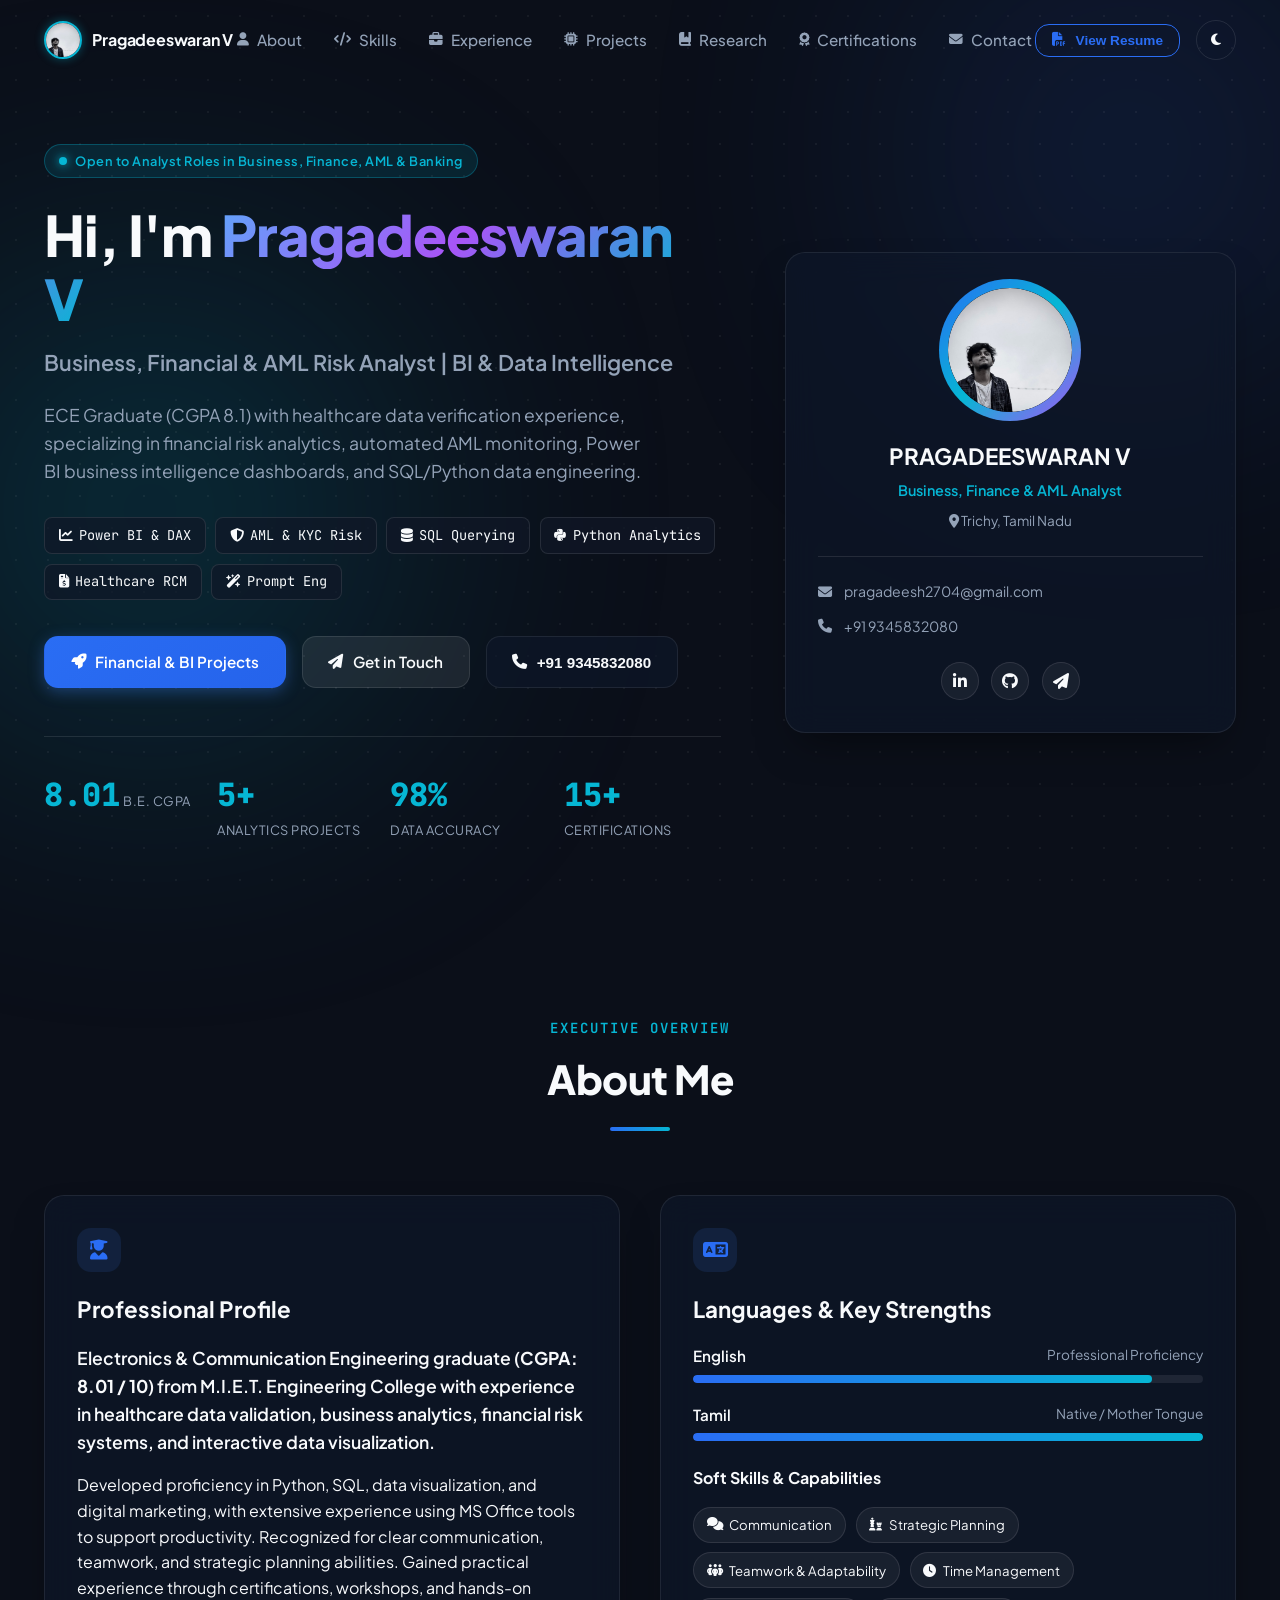
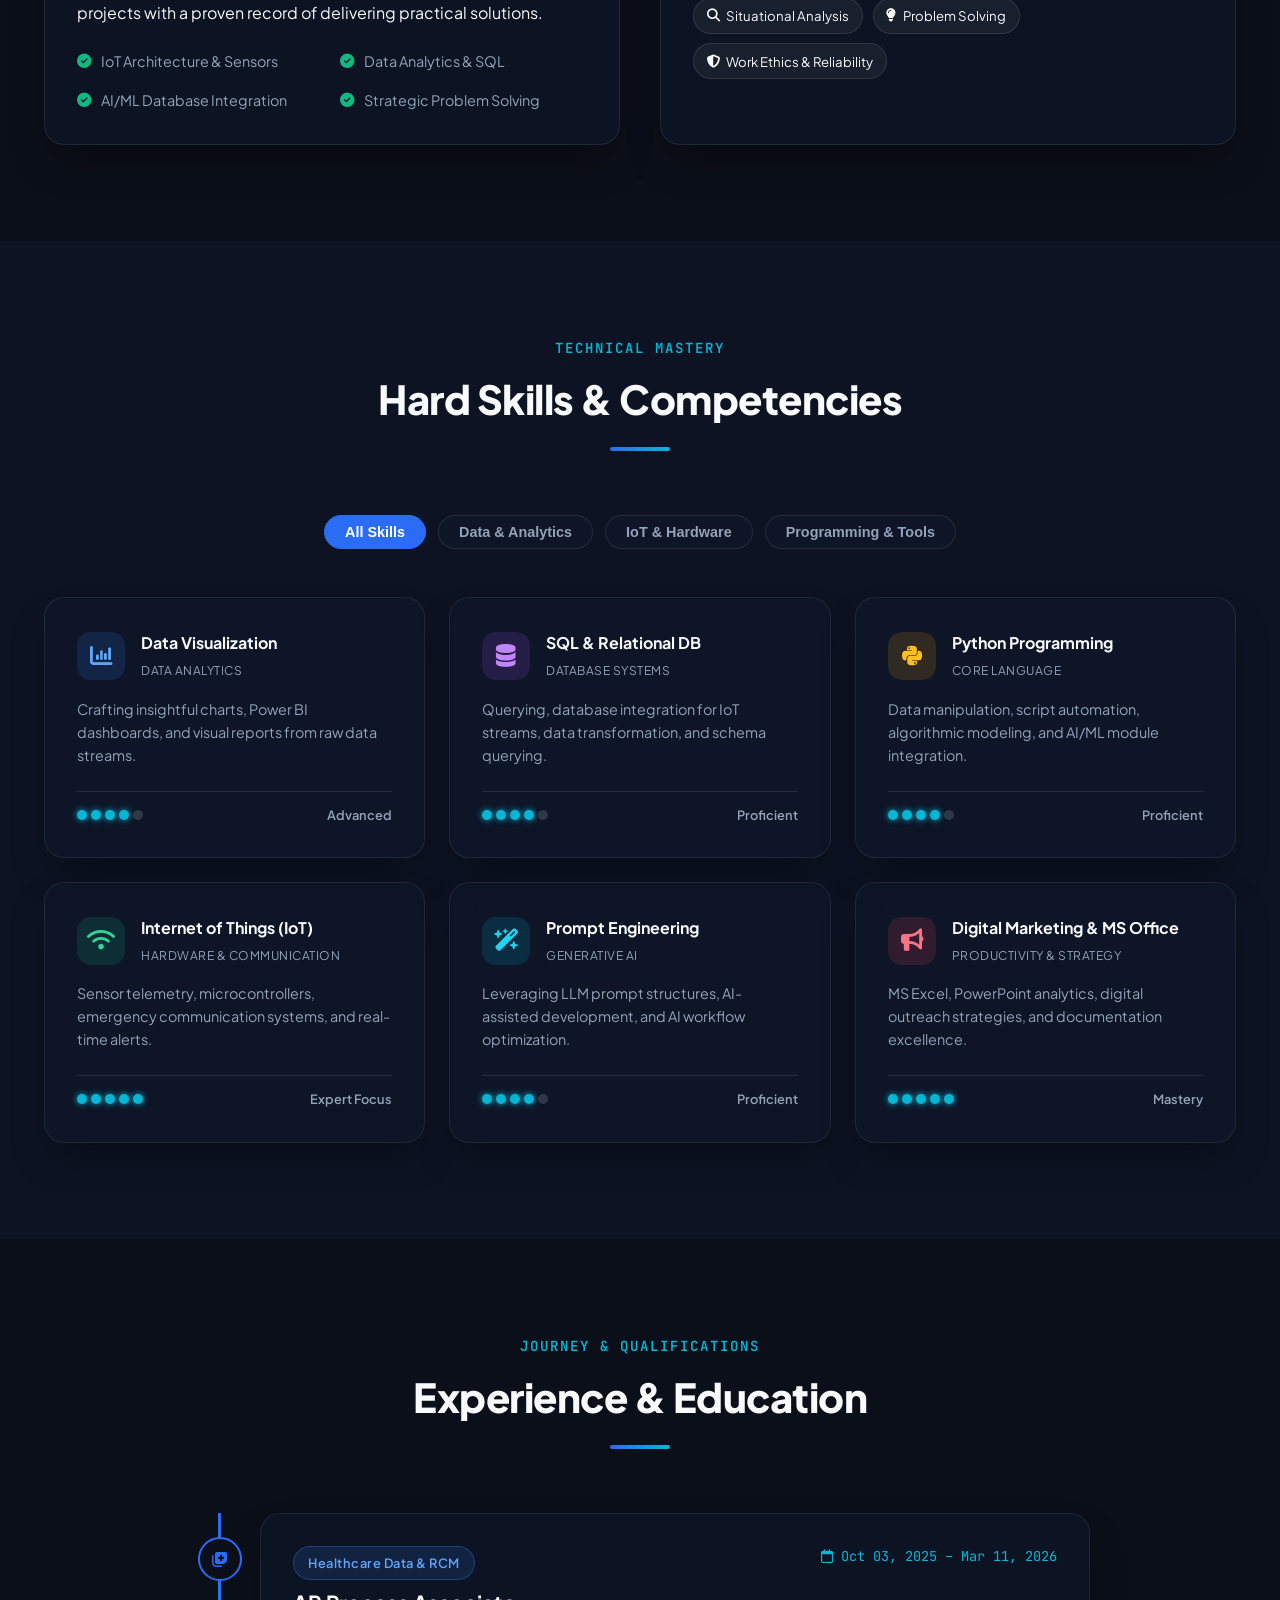
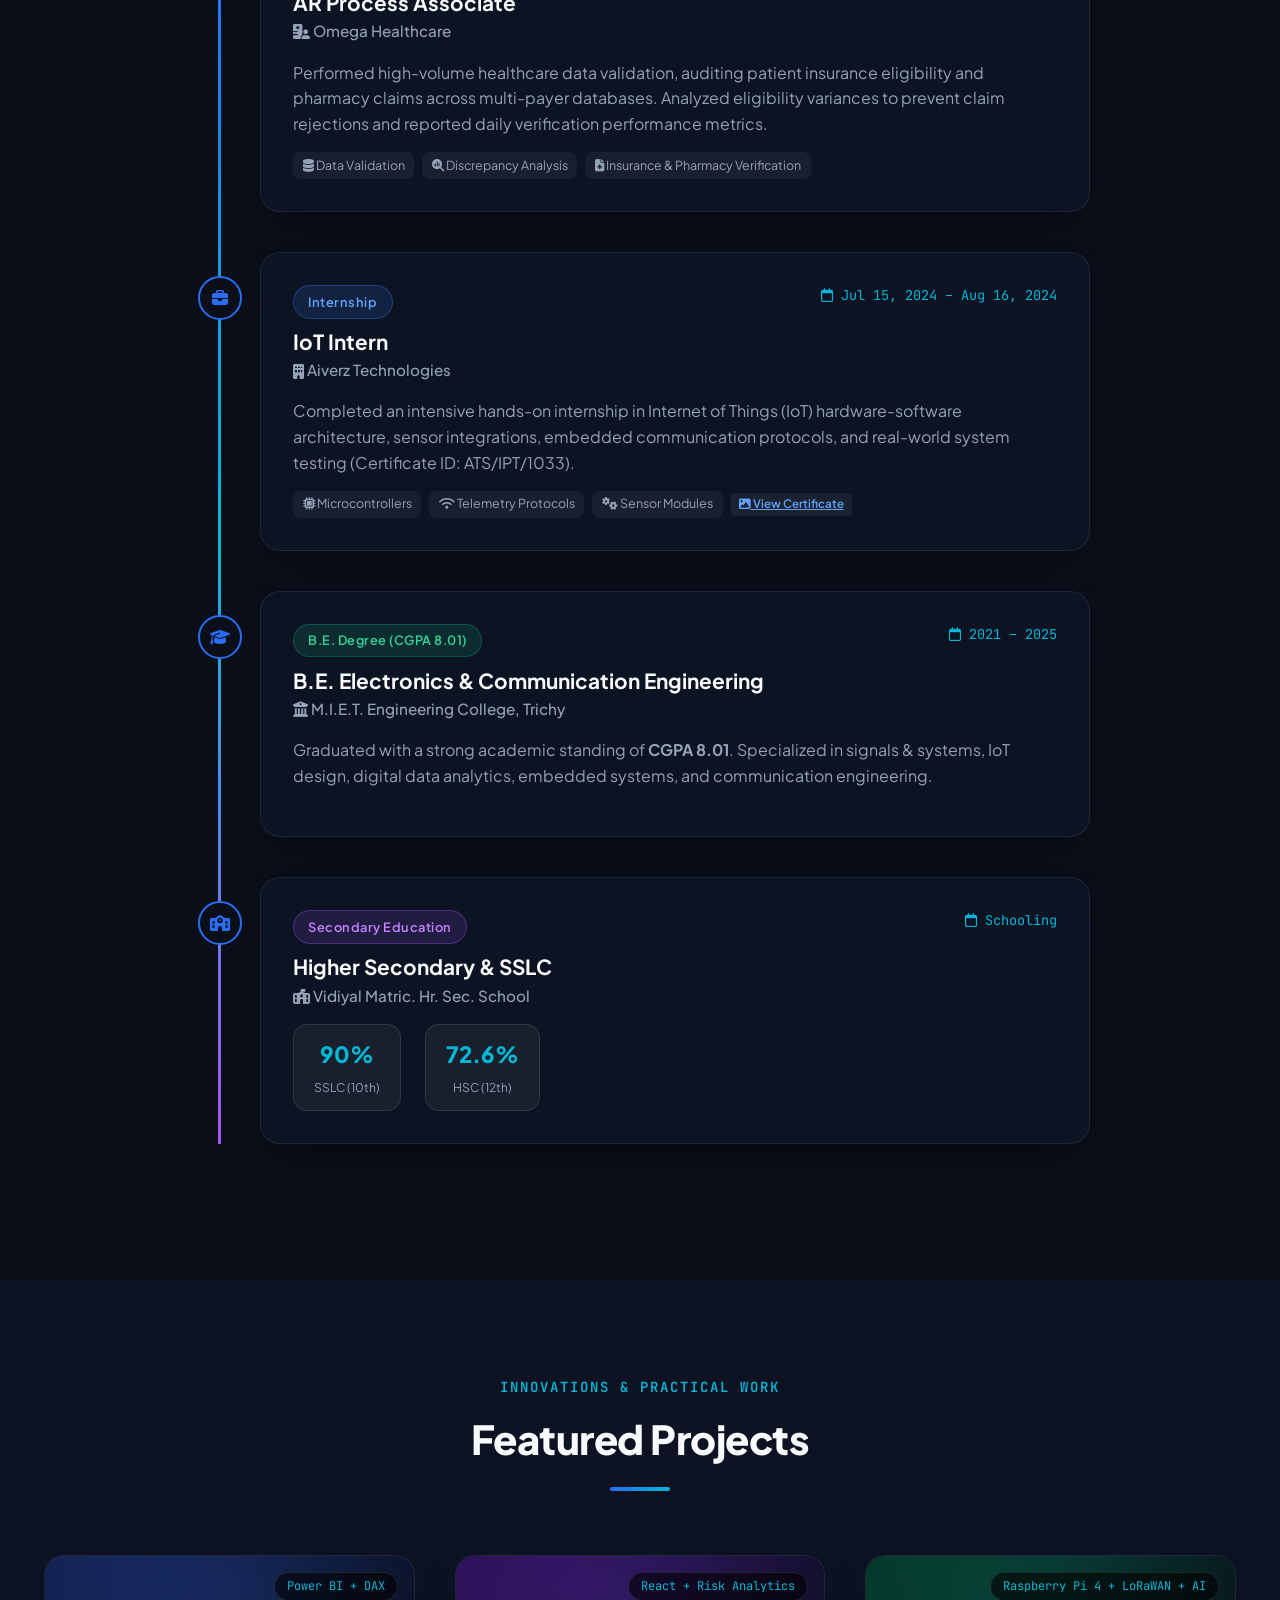
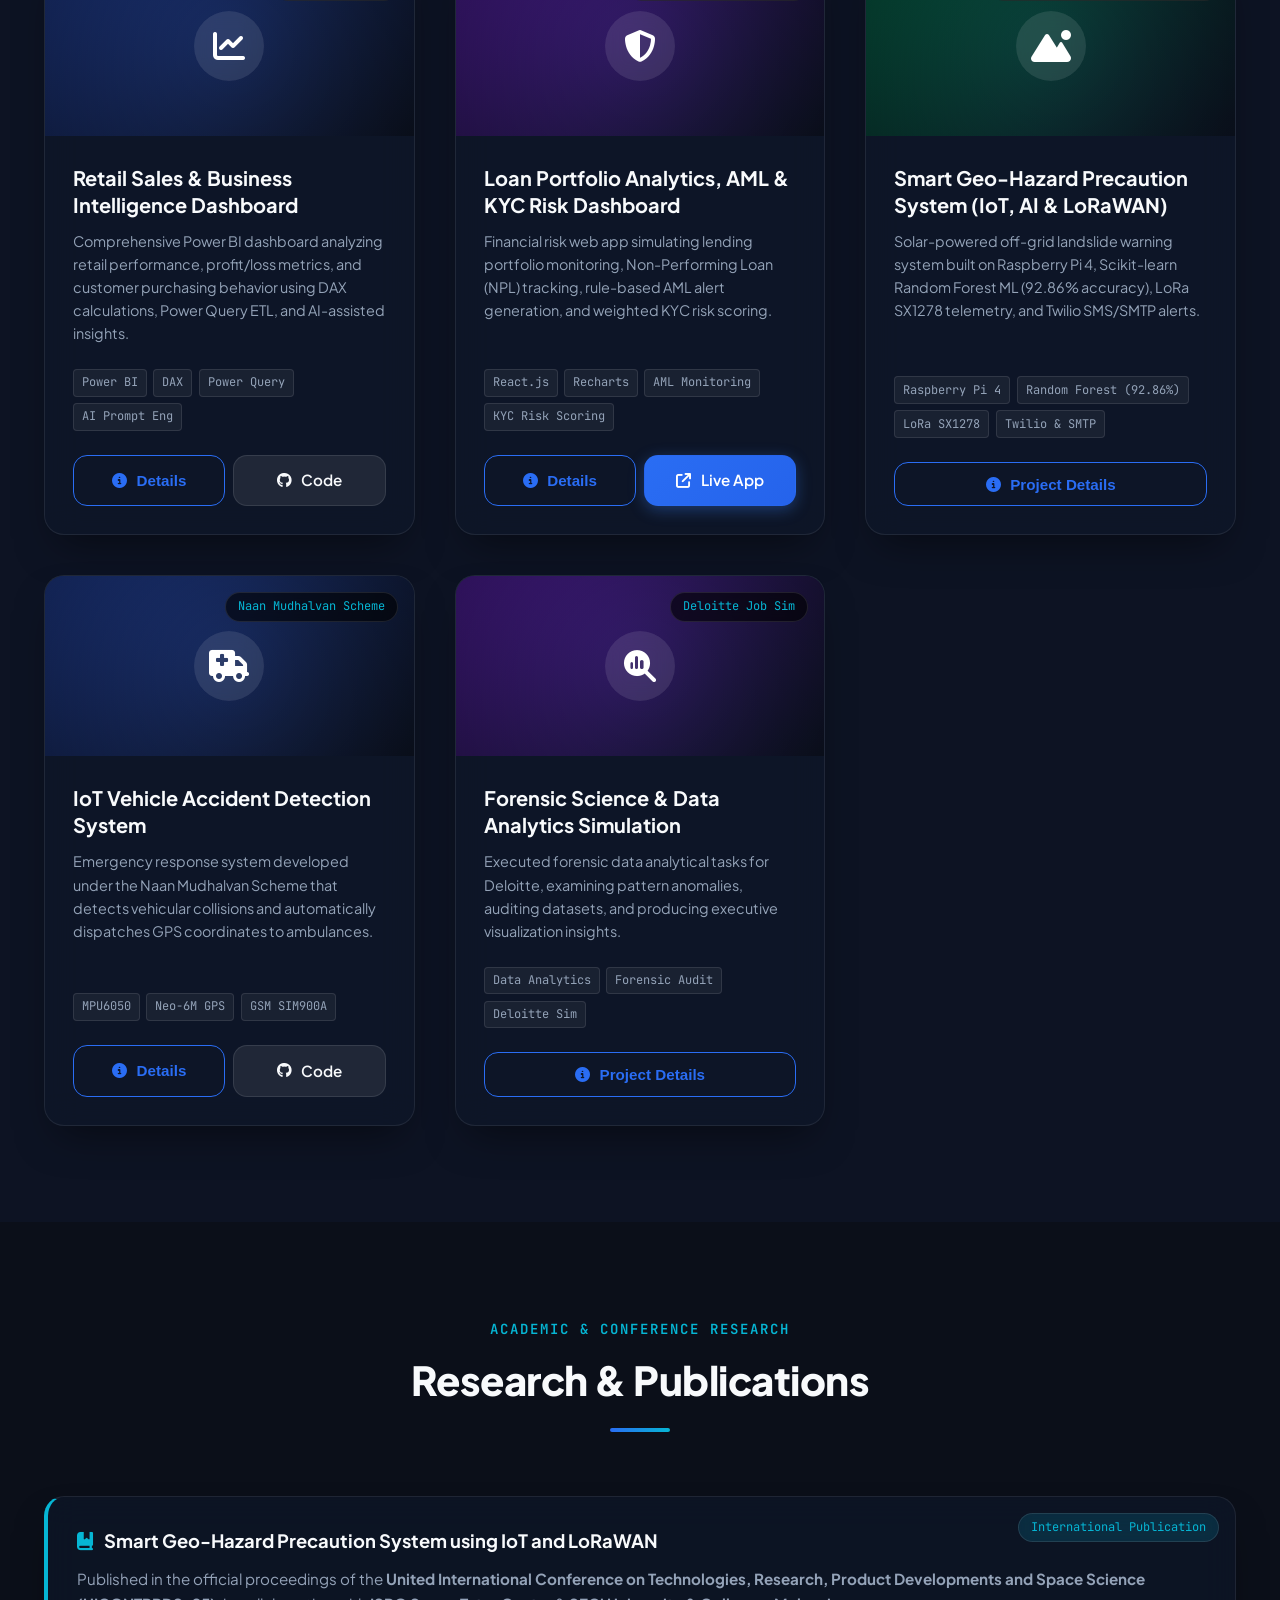
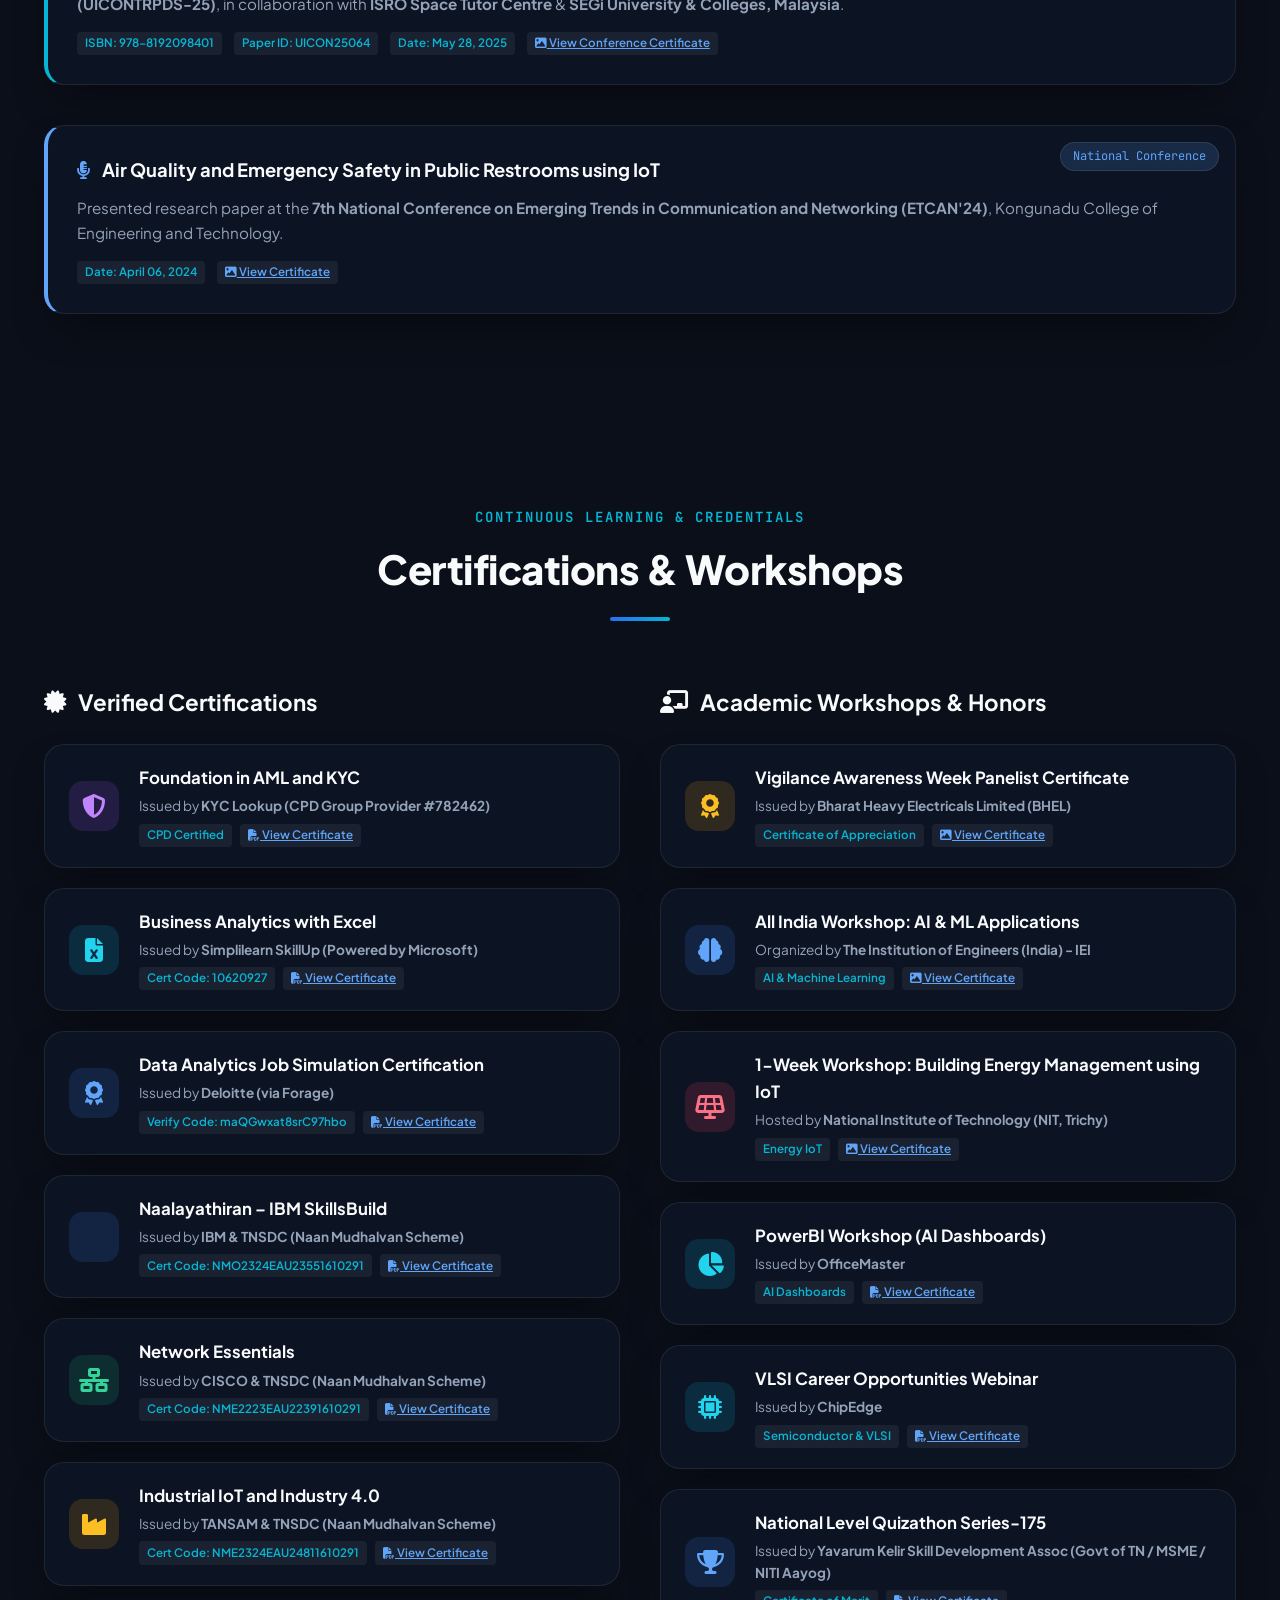
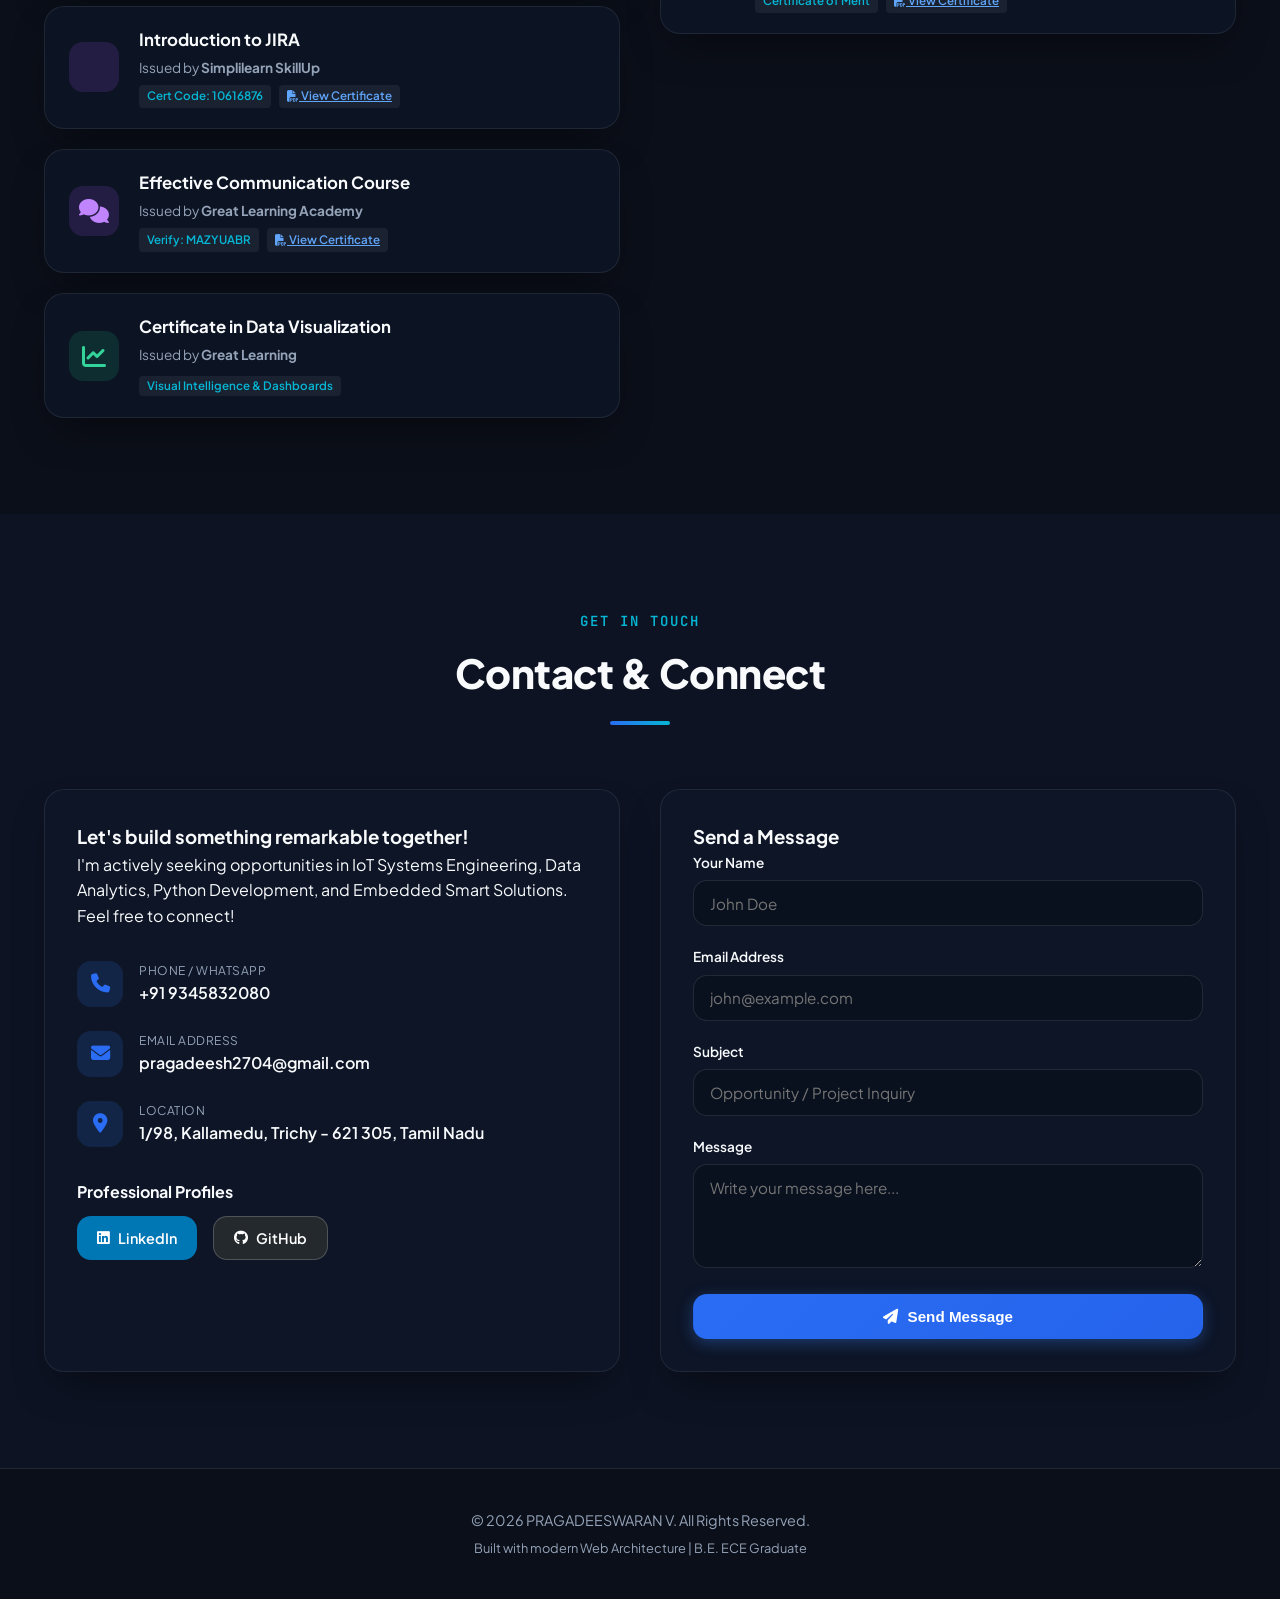
==== commit 55d01071: "Add files via upload" ====
--- a/index.html
+++ b/index.html
@@ -169,7 +169,7 @@
                         <div class="card-icon"><i class="fa-solid fa-user-graduate"></i></div>
                         <h3>Professional Profile</h3>
                         <p class="lead-text">
-                            Electronics and Communication Engineering graduate with a strong background in IoT, data analytics, and emerging technologies.
+                            Electronics & Communication Engineering graduate (<strong>CGPA: 8.01 / 10</strong>) from M.I.E.T. Engineering College with experience in healthcare data validation, business analytics, financial risk systems, and interactive data visualization.
                         </p>
                         <p>
                             Developed proficiency in Python, SQL, data visualization, and digital marketing, with extensive experience using MS Office tools to support productivity. Recognized for clear communication, teamwork, and strategic planning abilities. Gained practical experience through certifications, workshops, and hands-on projects with a proven record of delivering practical solutions.
@@ -969,16 +969,16 @@
         <div class="modal-content glass-card" style="max-width: 920px; width: 95%;">
             <button class="modal-close" id="modal-close"><i class="fa-solid fa-xmark"></i></button>
             <div class="modal-header" style="display: flex; justify-content: space-between; align-items: center; padding-bottom: 1rem; border-bottom: 1px solid rgba(255,255,255,0.1); margin-bottom: 1rem;">
-                <h2 style="font-size: 1.25rem; color: var(--text-main); font-weight: 700;"><i class="fa-solid fa-file-pdf" style="color: var(--accent-cyan);"></i> Executive ATS Resume Preview</h2>
+                <h2 style="font-size: 1.25rem; color: var(--text-main); font-weight: 700;"><i class="fa-solid fa-file-pdf" style="color: var(--accent-cyan);"></i> Official Resume Preview - PRAGADEESWARAN V</h2>
                 <div class="modal-actions" style="display: flex; gap: 0.5rem;">
-                    <a href="ats_resume.html" target="_blank" class="btn btn-sm btn-primary"><i class="fa-solid fa-arrow-up-right-from-square"></i> Open Full Page / Save PDF</a>
+                    <a href="Pragadeeswaran_V_Resume.pdf" target="_blank" download class="btn btn-sm btn-primary"><i class="fa-solid fa-download"></i> Download PDF</a>
+                    <a href="Pragadeeswaran_V_Resume.pdf" target="_blank" class="btn btn-sm btn-secondary"><i class="fa-solid fa-arrow-up-right-from-square"></i> Fullscreen</a>
                 </div>
             </div>
             <div class="modal-body printable-resume" style="padding: 0;">
-                <iframe src="ats_resume.html" style="width: 100%; height: 78vh; border: none; border-radius: 6px; background: #ffffff;"></iframe>
+                <iframe src="Pragadeeswaran_V_Resume.pdf" style="width: 100%; height: 78vh; border: none; border-radius: 6px; background: #ffffff;"></iframe>
             </div>
         </div>
-    </div>
     </div>
 
     <!-- Project Detail Modal -->
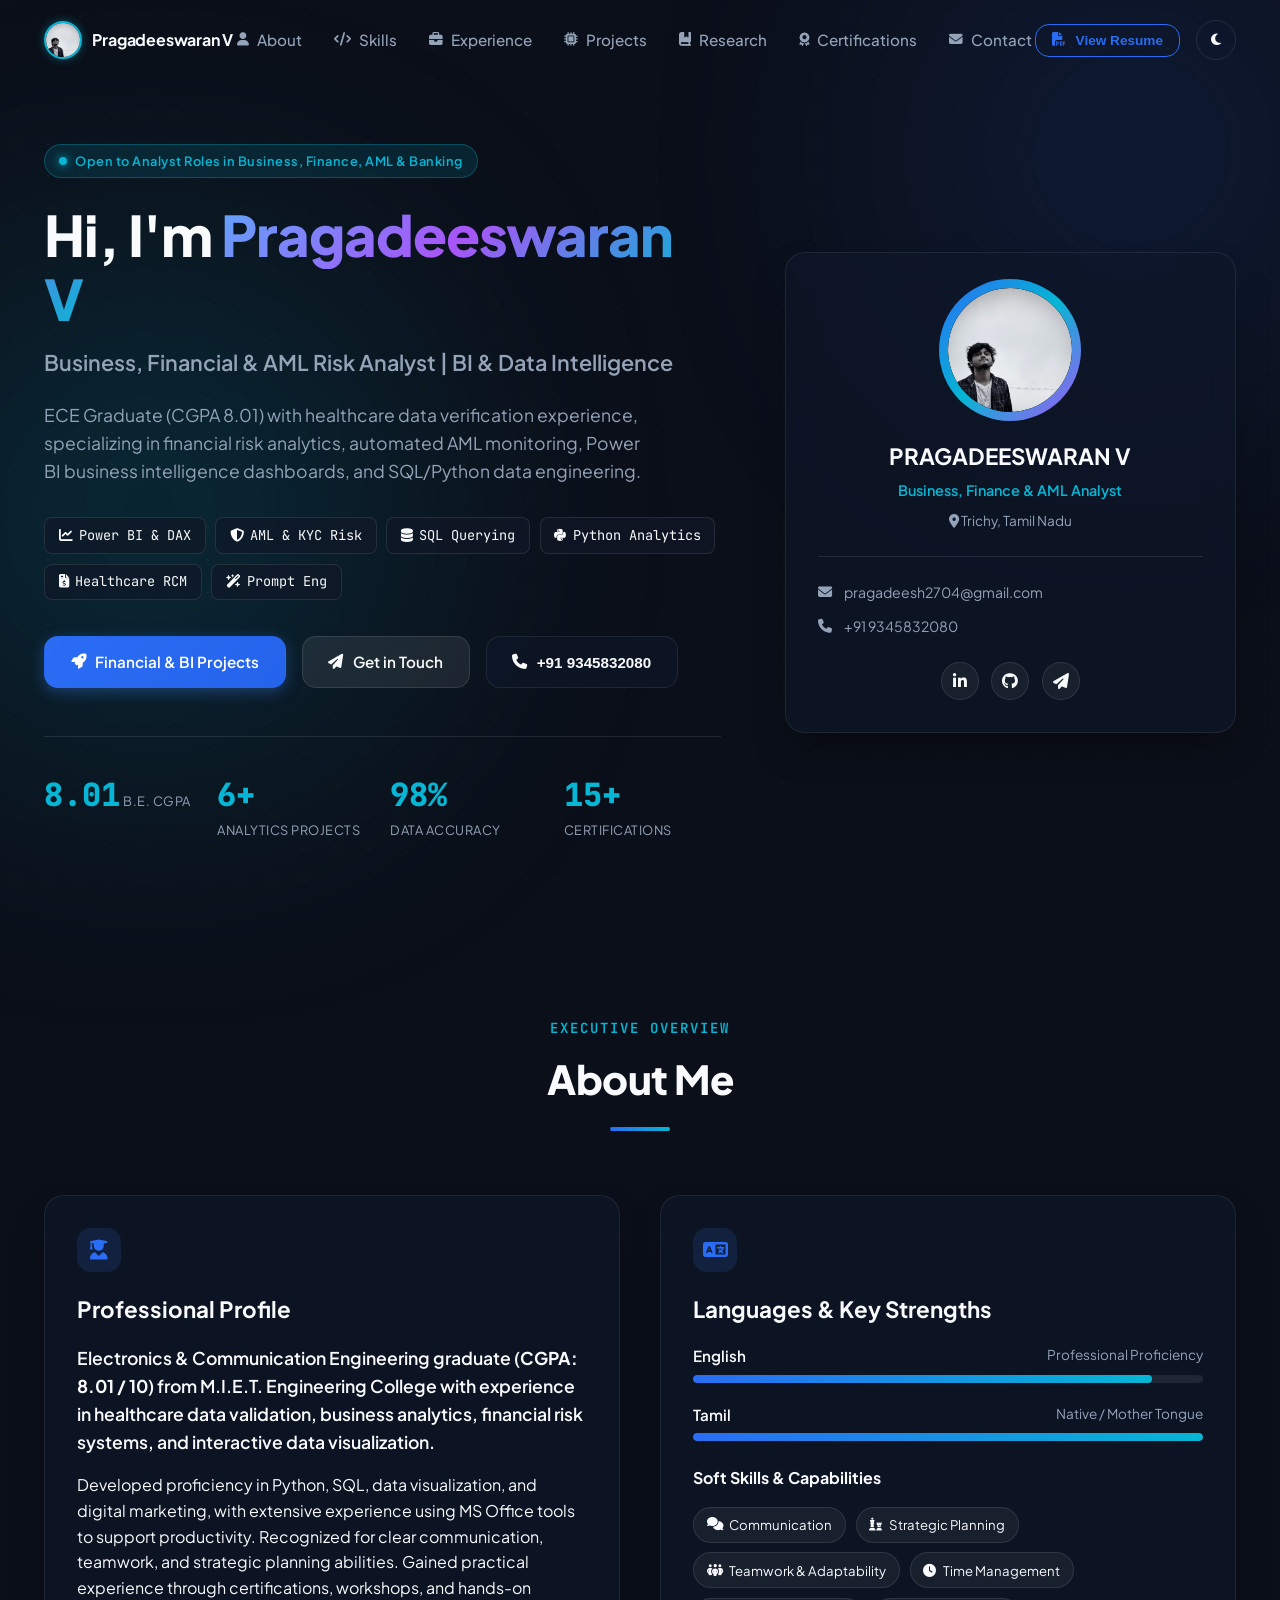
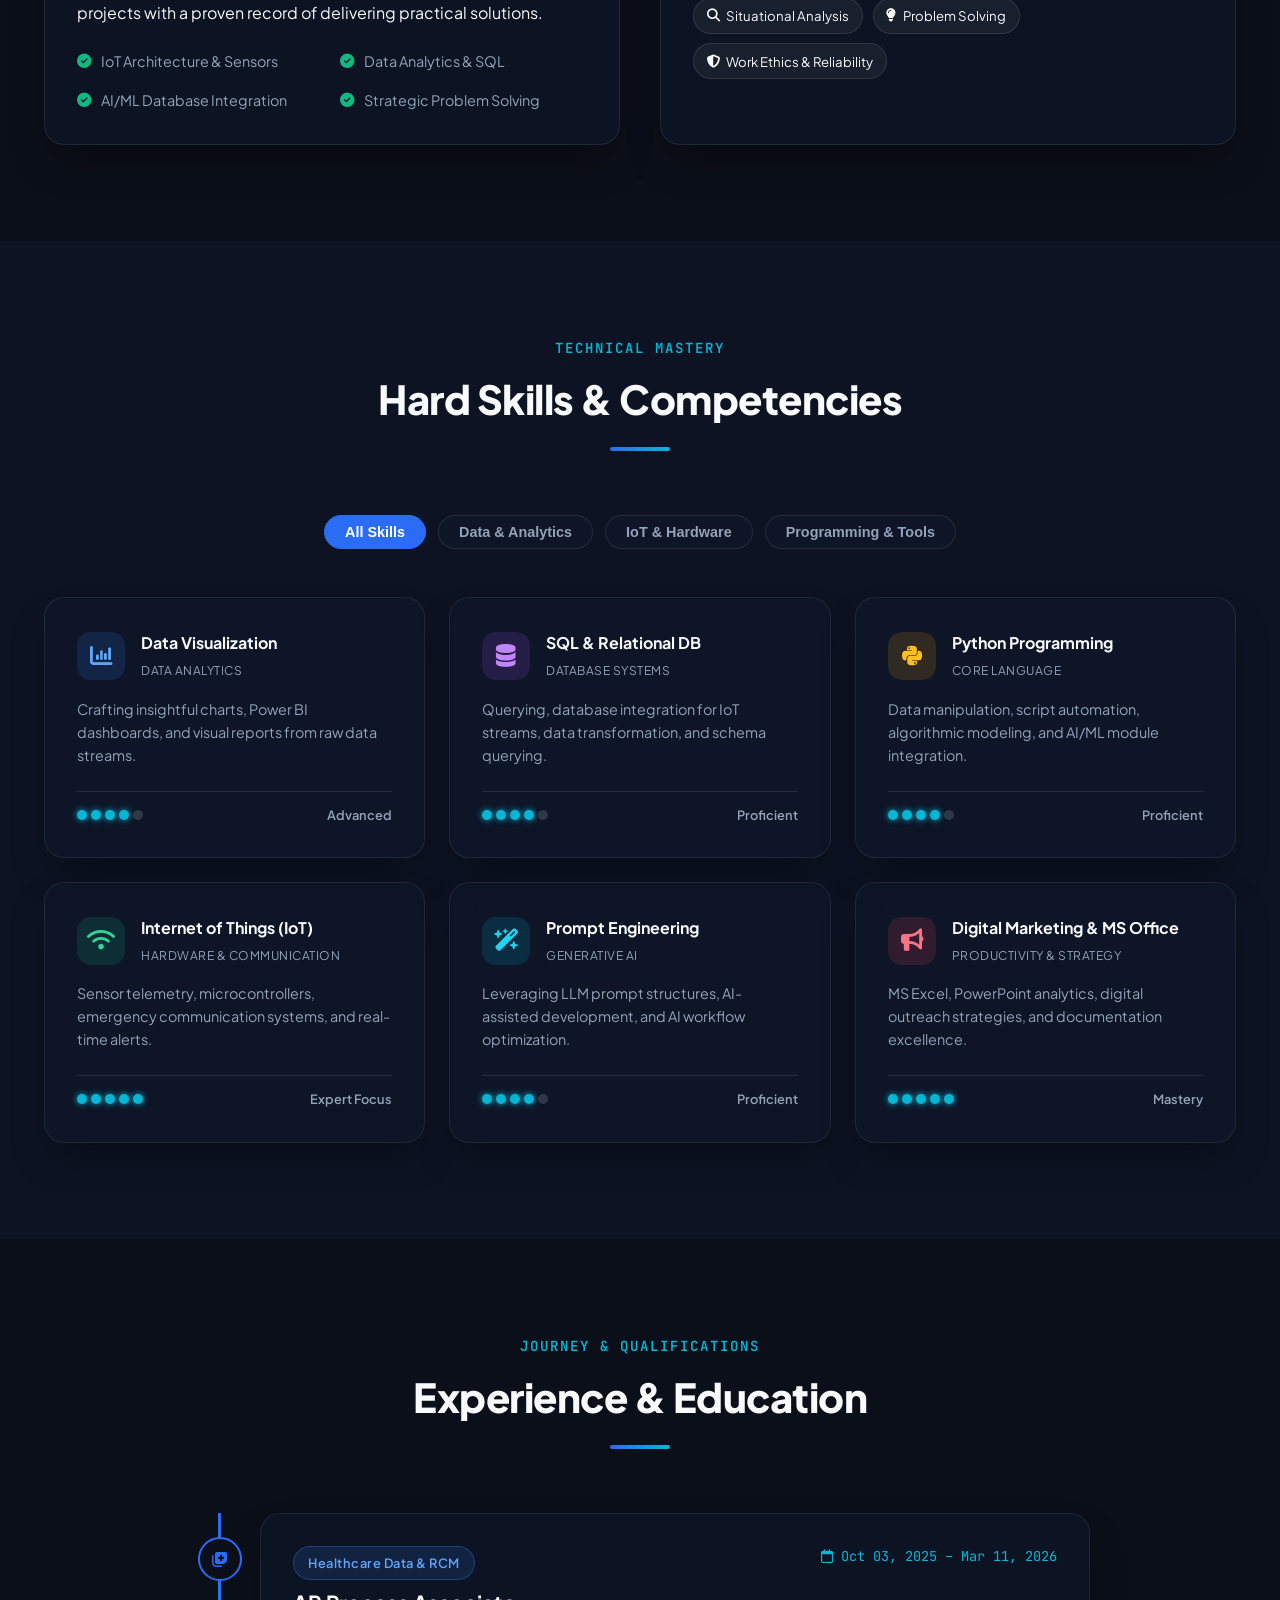
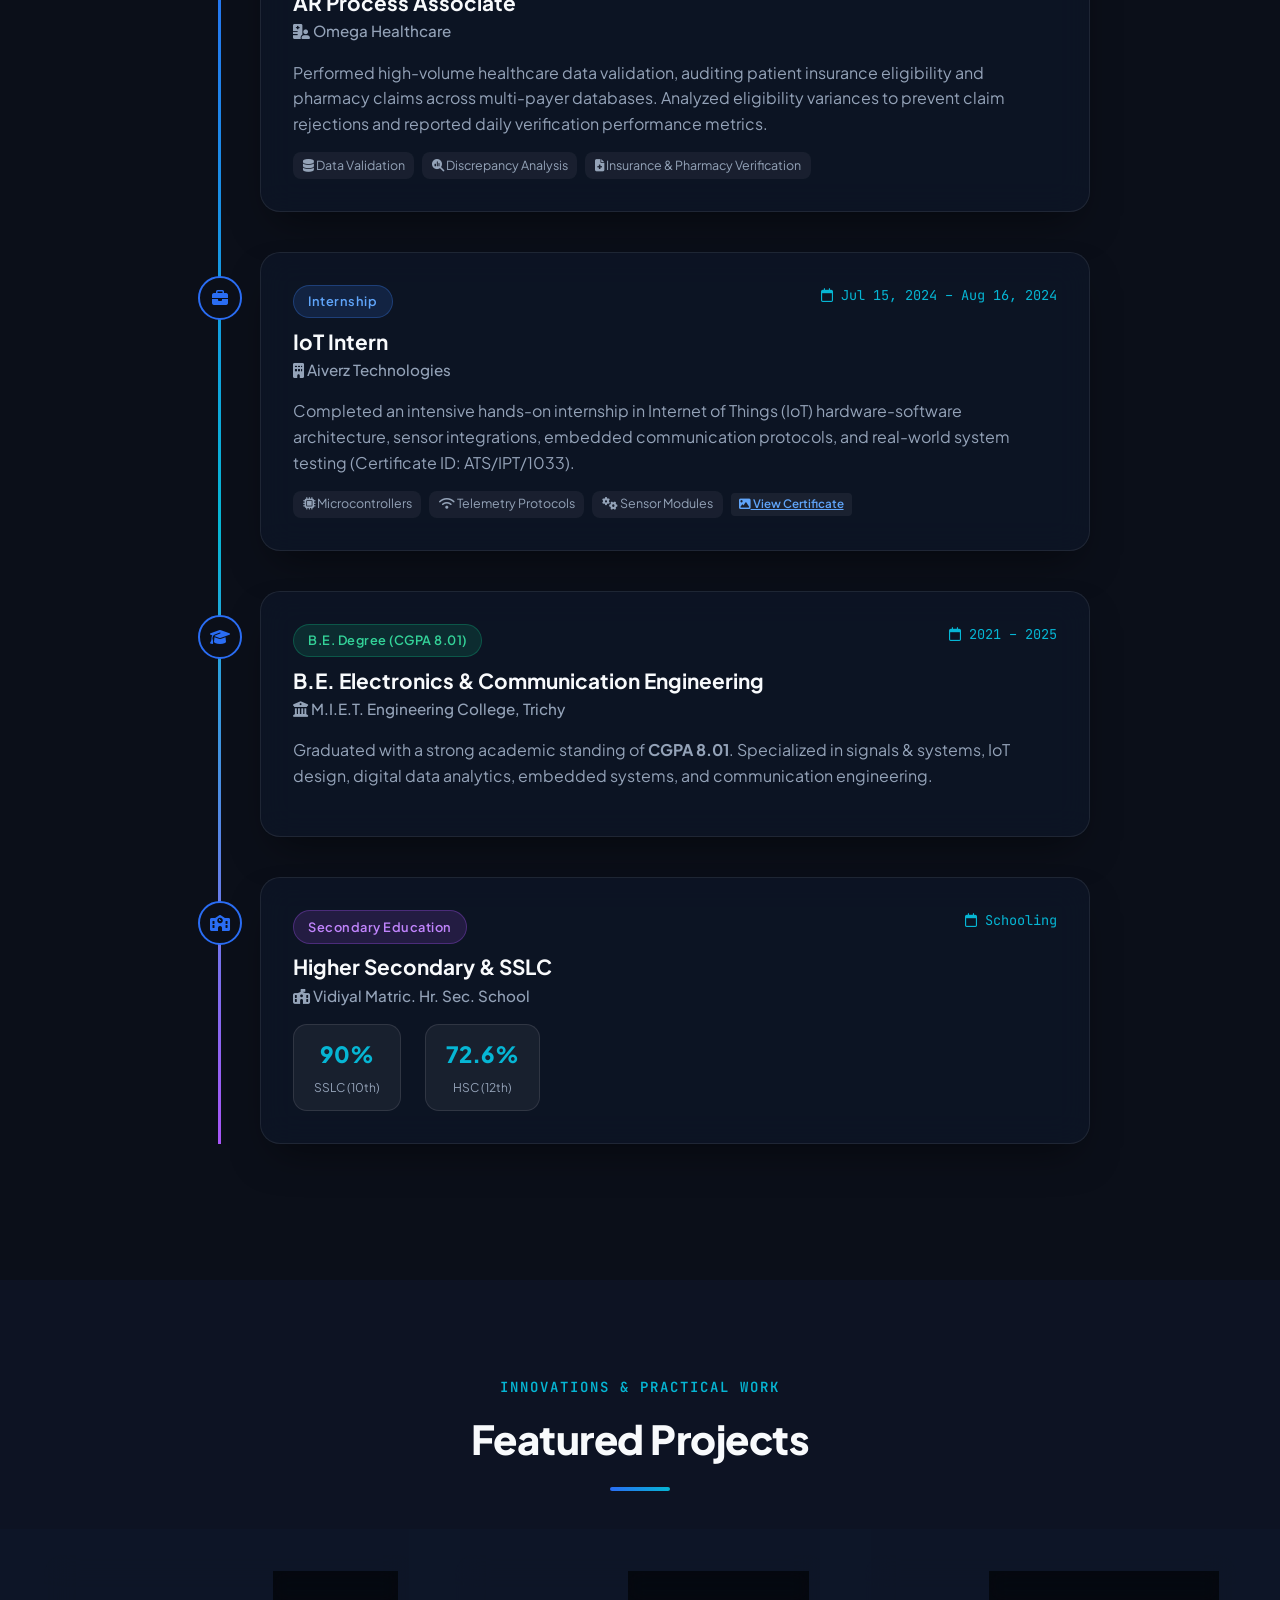
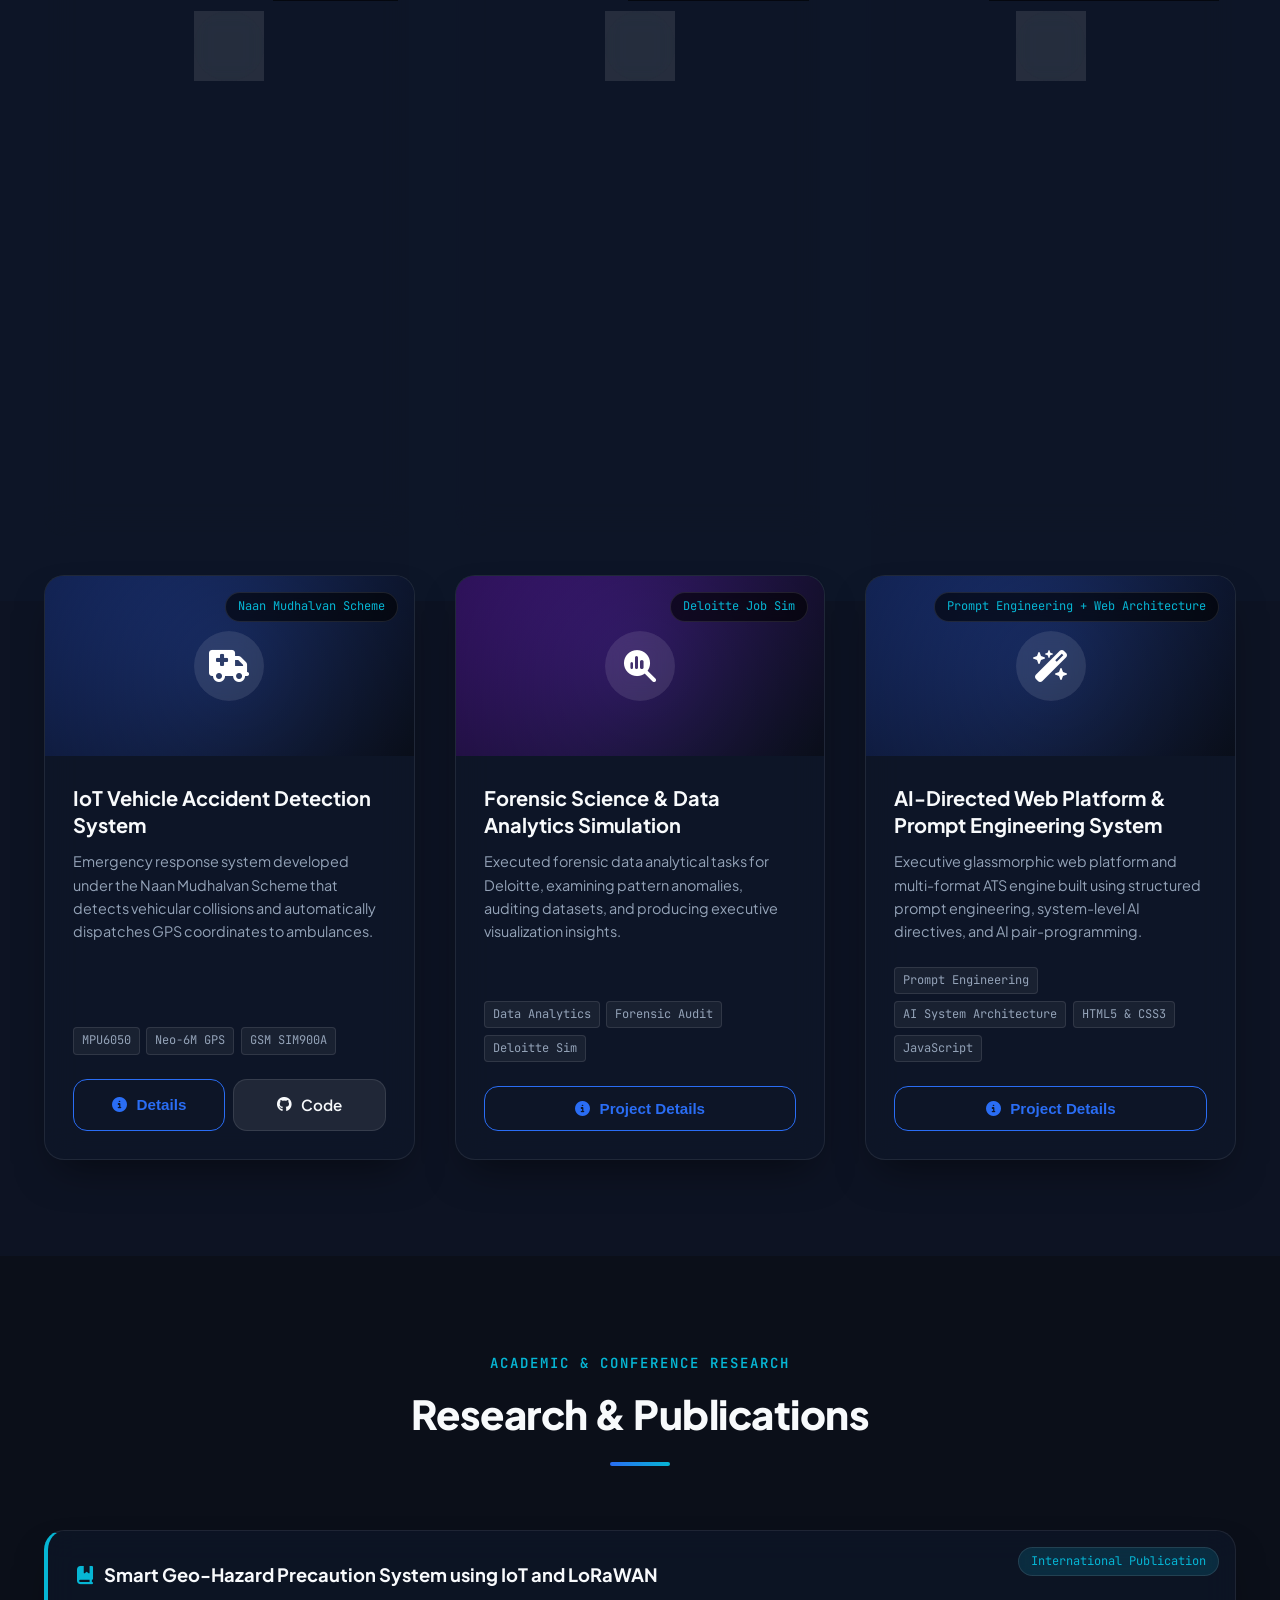
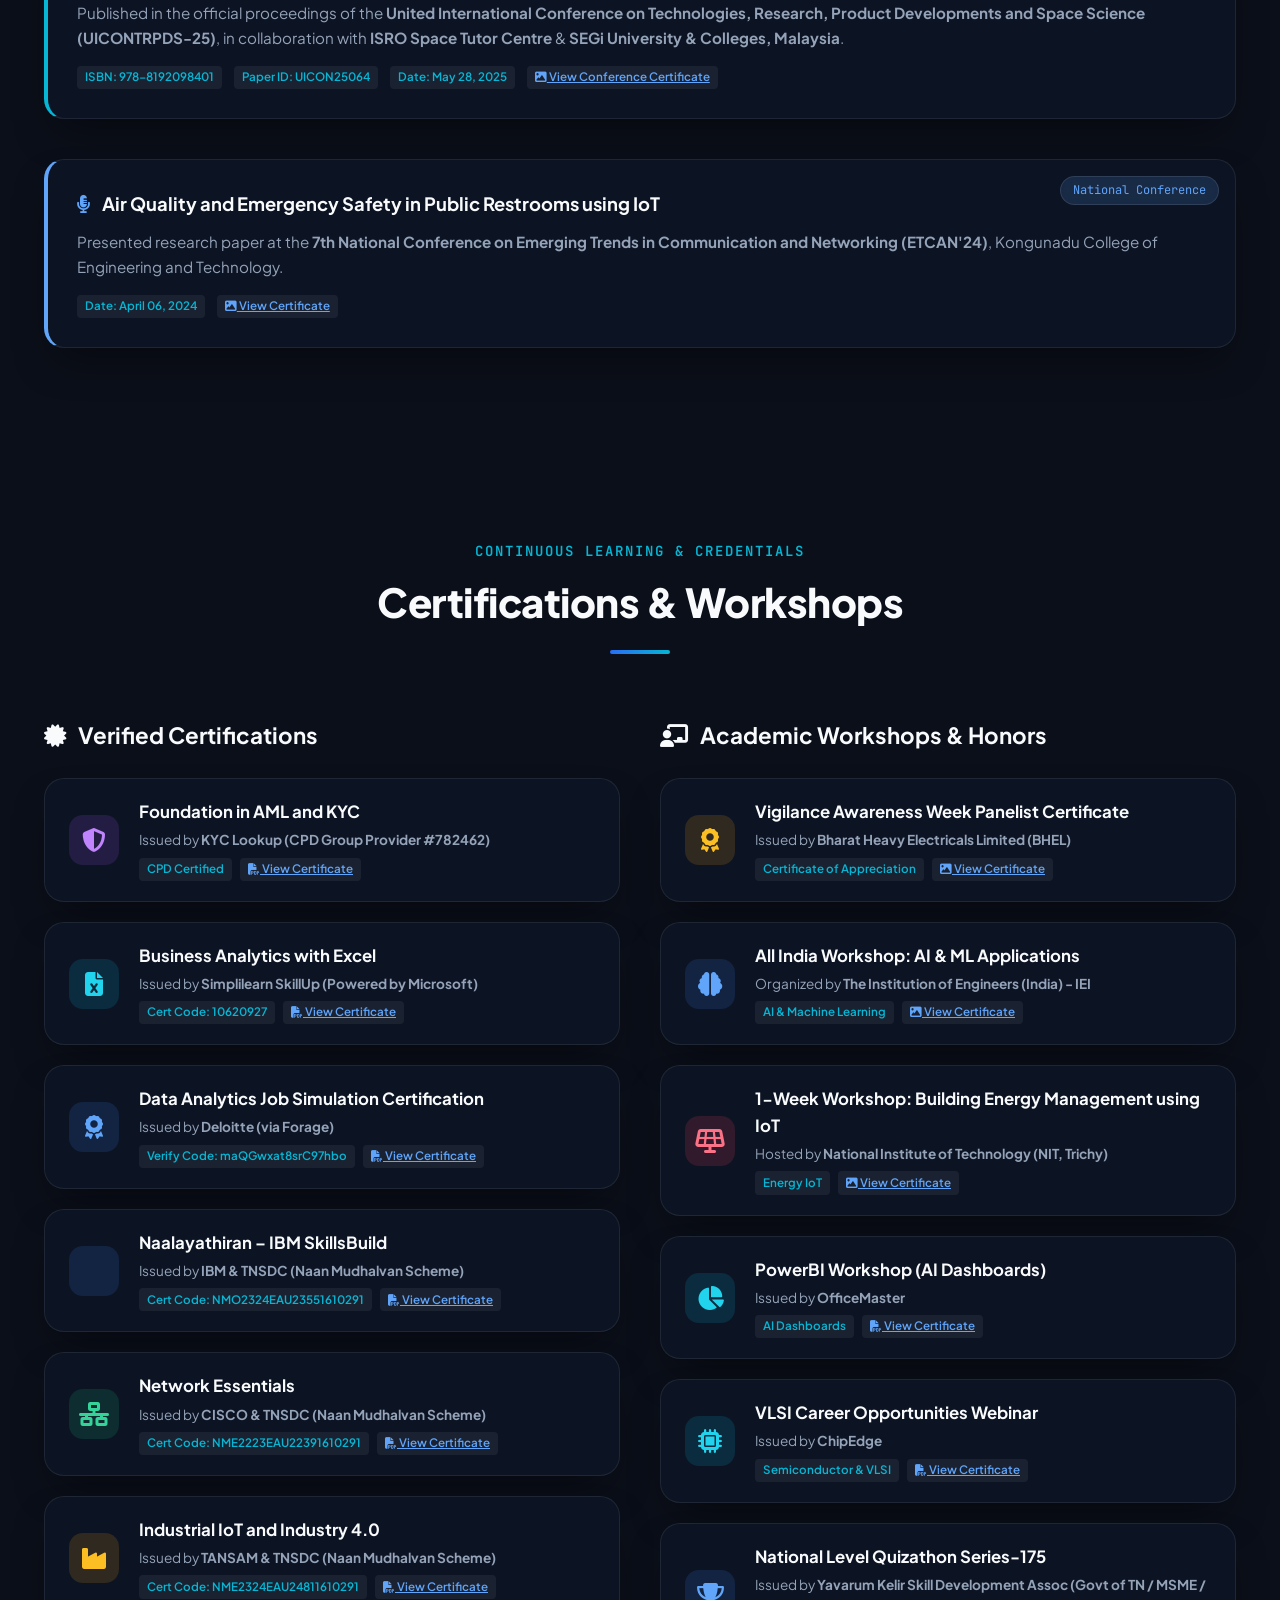
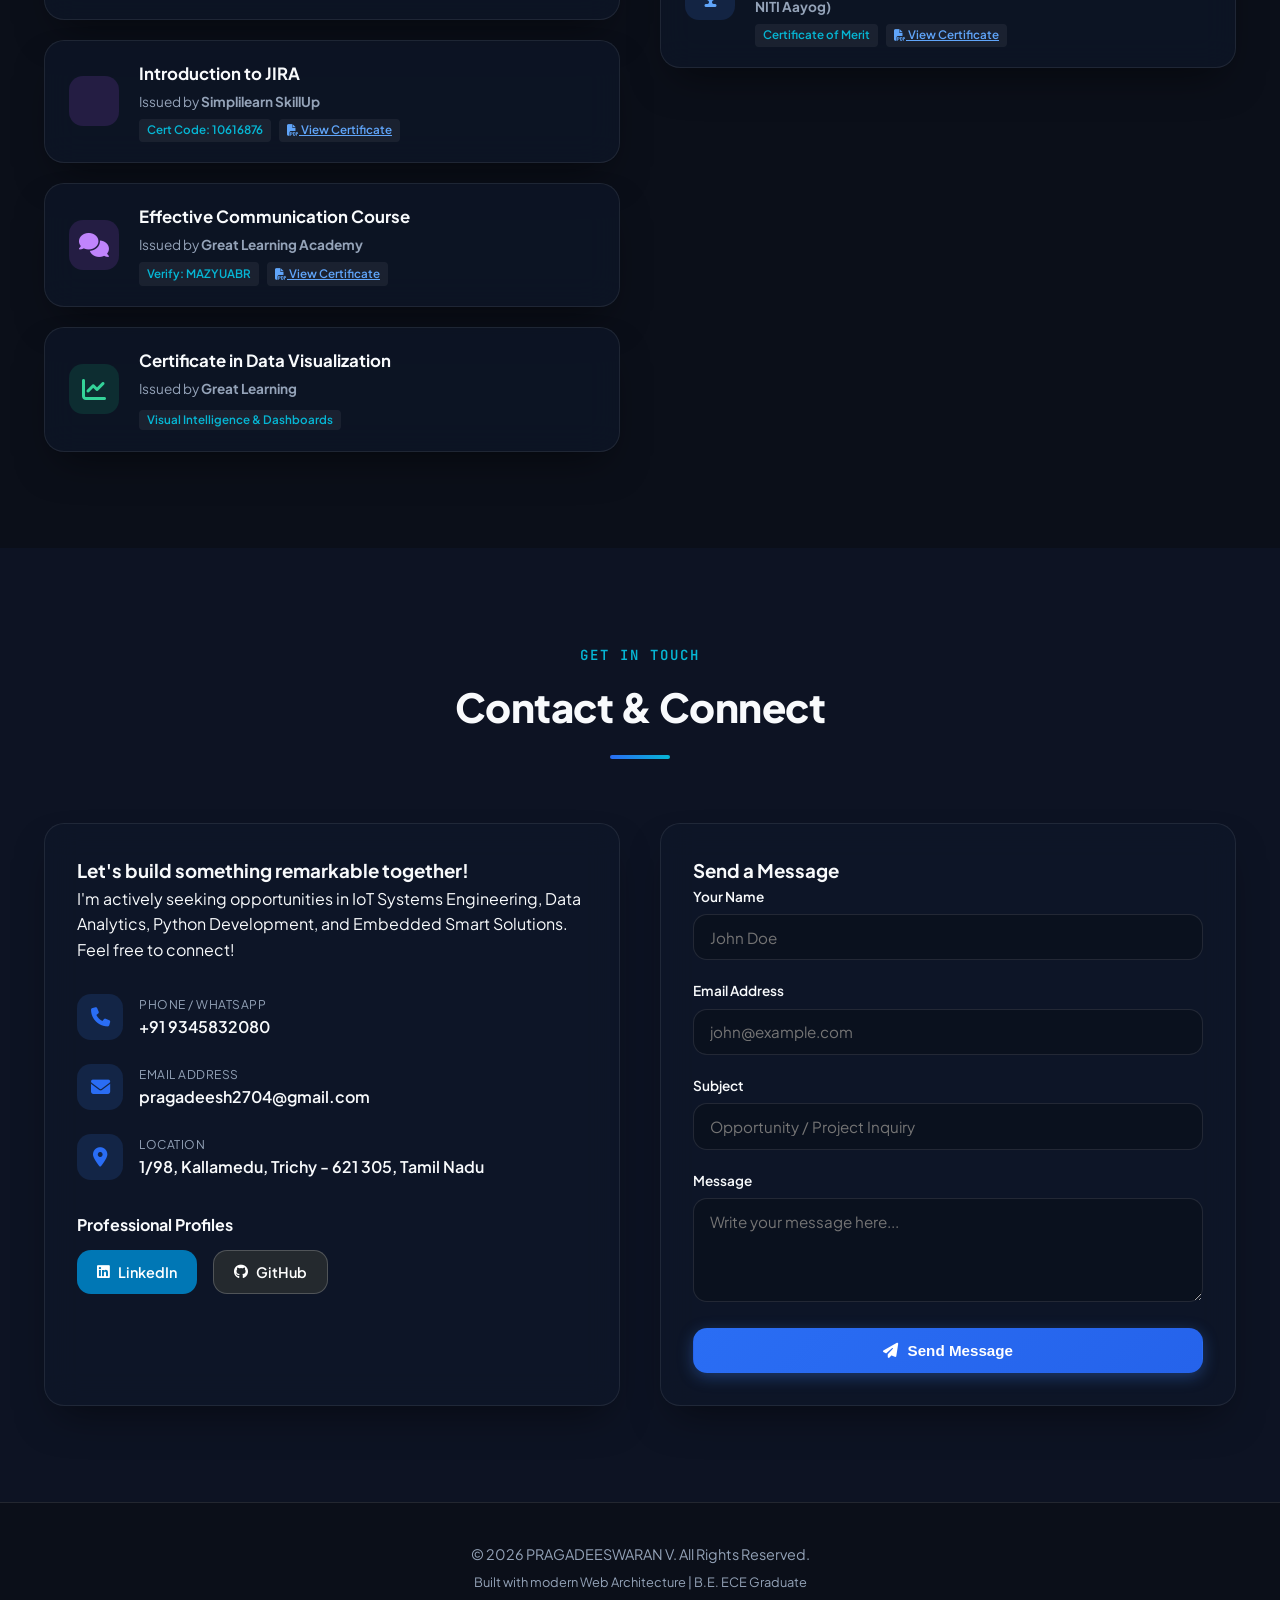
==== commit f189e0e2: "Add files via upload" ====
--- a/index.html
+++ b/index.html
@@ -76,7 +76,7 @@
                         Business, Financial & AML Risk Analyst | BI & Data Intelligence
                     </h2>
                     <p class="hero-description">
-                        ECE Graduate (CGPA 8.1) with healthcare data verification experience, specializing in financial risk analytics, automated AML monitoring, Power BI business intelligence dashboards, and SQL/Python data engineering.
+                        ECE Graduate (CGPA 8.01) with healthcare data verification experience, specializing in financial risk analytics, automated AML monitoring, Power BI business intelligence dashboards, and SQL/Python data engineering.
                     </p>
                     
                     <div class="hero-tags">
@@ -106,7 +106,7 @@
                             <span class="stat-label">B.E. CGPA</span>
                         </div>
                         <div class="stat-card">
-                            <span class="stat-number" data-target="5+">5+</span>
+                            <span class="stat-number" data-target="6+">6+</span>
                             <span class="stat-label">Analytics Projects</span>
                         </div>
                         <div class="stat-card">
@@ -615,6 +615,32 @@
                             </button>
                         </div>
                     </div>
+
+                    <!-- Project 6: Prompt Engineering Web Platform -->
+                    <div class="glass-card project-card">
+                        <div class="project-banner project-bg-1">
+                            <div class="project-overlay"></div>
+                            <span class="project-tag">Prompt Engineering + Web Architecture</span>
+                            <div class="project-icon-wrapper">
+                                <i class="fa-solid fa-wand-magic-sparkles"></i>
+                            </div>
+                        </div>
+                        <div class="project-body">
+                            <h3 class="project-title">AI-Directed Web Platform & Prompt Engineering System</h3>
+                            <p class="project-desc">
+                                Executive glassmorphic web platform and multi-format ATS engine built using structured prompt engineering, system-level AI directives, and AI pair-programming.
+                            </p>
+                            <div class="project-tech-stack">
+                                <span>Prompt Engineering</span>
+                                <span>AI System Architecture</span>
+                                <span>HTML5 & CSS3</span>
+                                <span>JavaScript</span>
+                            </div>
+                            <button class="btn btn-outline btn-full btn-project-detail" data-project="6">
+                                <i class="fa-solid fa-circle-info"></i> Project Details
+                            </button>
+                        </div>
+                    </div>
                 </div>
             </div>
         </section>
